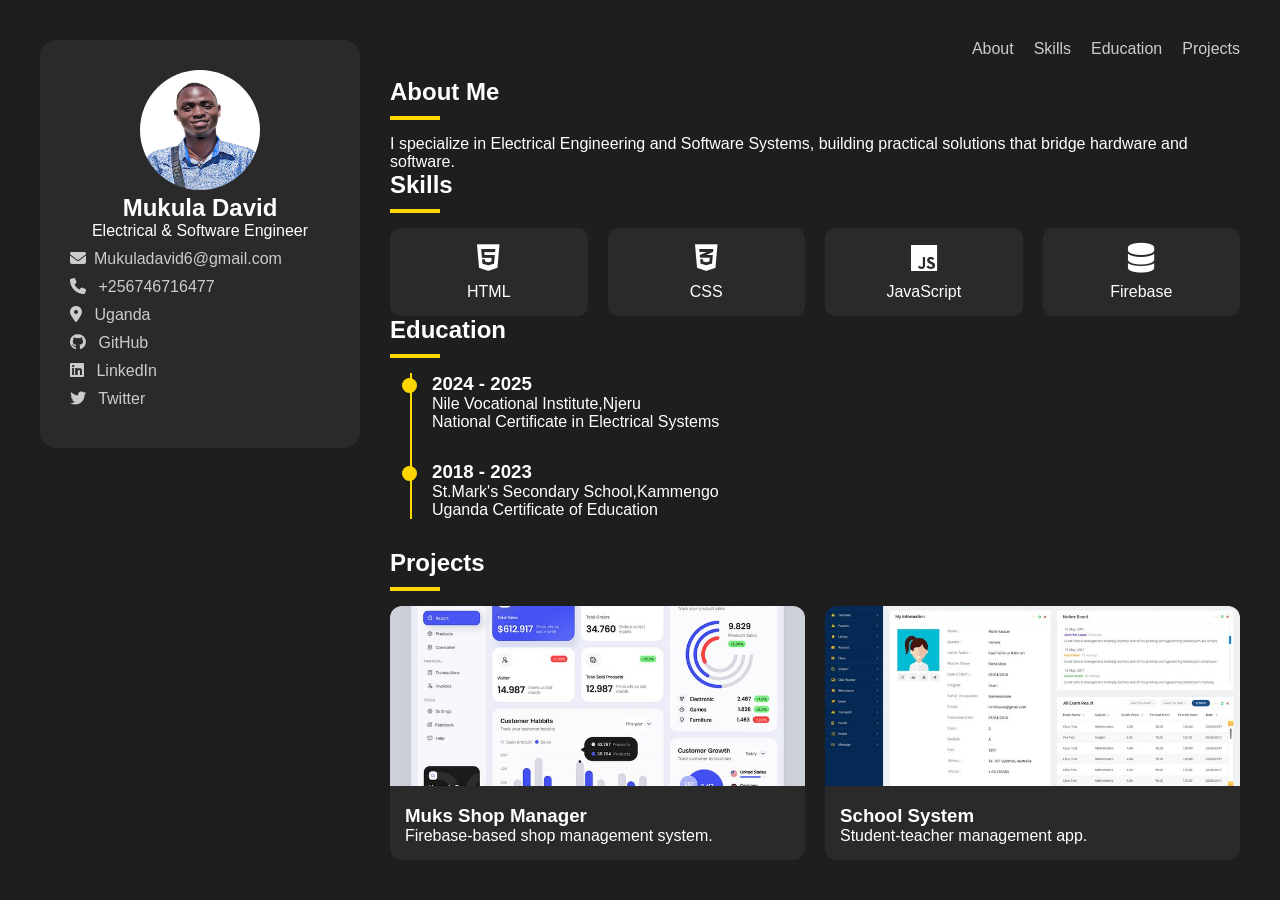
==== index.html @ 0f1cd313 "Update index.html" ====
<!-- index.html -->
<!DOCTYPE html>
<html lang="en">
<head>
  <meta charset="UTF-8" />
  <meta name="viewport" content="width=device-width, initial-scale=1.0" />
  <title>David Portfolio</title>

  <!-- Font Awesome -->
  <link rel="stylesheet" href="https://cdnjs.cloudflare.com/ajax/libs/font-awesome/6.5.0/css/all.min.css">

  <link rel="stylesheet" href="style.css" />
</head>
<body>

  <div class="main-container">

    <aside class="sidebar">
      <div class="profile">
        <img src="muks.jpg" alt="profile">
        <h2>Mukula David</h2>
        <p>Electrical & Software Engineer</p>
      </div>

      <div class="contact">
        <a href="mailto:Mukuladavid6@gmail.com"><i class="fa-solid fa-envelope"></i>Mukuladavid6@gmail.com</a>
        <a href="tel:+256746716477"><i class="fa-solid fa-phone"></i> +256746716477</a>
        <a href="#"><i class="fa-solid fa-location-dot"></i> Uganda</a>
      </div>

      <div class="social">
        <a href="https://github.com/MuksGeneration"><i class="fa-brands fa-github"></i> GitHub</a>
        <a href="https://www.linkedin.com/in/mukula-david-381387304?utm_source=share_via&utm_content=profile&utm_medium=member_android"><i class="fa-brands fa-linkedin"></i> LinkedIn</a>
        <a href="https://x.com/GenerationMuks"><i class="fa-brands fa-twitter"></i> Twitter</a>
      </div>
    </aside>

    <main>
      <nav>
        <a href="#about">About</a>
        <a href="#skills">Skills</a>
        <a href="#education">Education</a>
        <a href="#projects">Projects</a>
      </nav>

      <section id="about" class="fade-in">
        <h2 class="heading">About Me</h2>
        <div class="line"></div>
        <p>I specialize in Electrical Engineering and Software Systems, building
          practical solutions that bridge hardware and software.</p>
      </section>

      <section id="skills" class="fade-in">
        <h2 class="heading">Skills</h2>
        <div class="line"></div>
        <div class="skills-container">
          <div class="skill-item"><i class="fa-brands fa-html5"></i><p>HTML</p></div>
          <div class="skill-item"><i class="fa-brands fa-css3-alt"></i><p>CSS</p></div>
          <div class="skill-item"><i class="fa-brands fa-js"></i><p>JavaScript</p></div>
          <div class="skill-item"><i class="fa-solid fa-database"></i><p>Firebase</p></div>
        </div>
      </section>

      <!-- Education Timeline -->
      <section id="education" class="fade-in">
        <h2 class="heading">Education</h2>
        <div class="line"></div>

        <div class="timeline">
          <div class="timeline-item">
            <div class="circle"></div>
            <div class="content">
              <h3>2024 - 2025</h3>
              <p>Nile Vocational Institute,Njeru</p>
              <span>National Certificate in Electrical Systems</span>
            </div>
          </div>

          <div class="timeline-item">
            <div class="circle"></div>
            <div class="content">
              <h3>2018 - 2023</h3>
              <p>St.Mark's Secondary School,Kammengo</p>
              <span>Uganda Certificate of Education</span>
            </div>
          </div>
        </div>
      </section>

      <section id="projects" class="fade-in">
        <h2 class="heading">Projects</h2>
        <div class="line"></div>
        <div class="project-container">

          <div class="project-card">
            <img src="shop.jpg" alt="">
            <div>
              <h3>Muks Shop Manager</h3>
              <p>Firebase-based shop management system.</p>
            </div>
          </div>

          <div class="project-card">
            <img src="School.jpg" alt="">
            <div>
              <h3>School System</h3>
              <p>Student-teacher management app.</p>
            </div>
          </div>

        </div>
      </section>

    </main>

  </div>

  <script>
    const elements = document.querySelectorAll('.fade-in');

    const observer = new IntersectionObserver(entries => {
      entries.forEach(entry => {
        if (entry.isIntersecting) {
          entry.target.classList.add('show');
        }
      });
    });

    elements.forEach(el => observer.observe(el));
  </script>

</body>
</html>
---- style.css ----
/* styles.css */
* { margin: 0; padding: 0; box-sizing: border-box; font-family: Arial, sans-serif; }
body { background: #1e1e1e; color: #fff; }

.main-container {
  display: grid;
  grid-template-columns: 320px auto;
  max-width: 1200px;
  margin: 40px auto;
  gap: 30px;
}

.sidebar {
  position: sticky;
  top: 20px;
  background: #2a2a2a;
  padding: 30px;
  border-radius: 16px;
  height: fit-content;
}

.profile { text-align: center; }
.profile img { width: 120px; height: 120px; border-radius: 50%; }

.contact a, .social a {
  display: block;
  color: #ccc;
  text-decoration: none;
  margin: 10px 0;
  transition: 0.3s;
}

.contact i, .social i { margin-right: 8px; }

.contact a:hover, .social a:hover { color: gold; }

nav {
  display: flex;
  justify-content: flex-end;
  gap: 20px;
  margin-bottom: 20px;
}

nav a { color: #ccc; text-decoration: none; transition: 0.3s; }
nav a:hover { color: gold; }

.heading { font-size: 24px; margin-bottom: 10px; }
.line { width: 50px; height: 4px; background: gold; margin-bottom: 15px; }

.skills-container {
  display: grid;
  grid-template-columns: repeat(auto-fit, minmax(120px, 1fr));
  gap: 20px;
}

.skill-item {
  background: #2a2a2a;
  padding: 15px;
  text-align: center;
  border-radius: 10px;
  transition: 0.3s;
}

.skill-item i { font-size: 30px; margin-bottom: 10px; }

.skill-item:hover {
  transform: scale(1.05);
  box-shadow: 0 0 10px rgba(255,215,0,0.3);
}

/* Timeline */
.timeline {
  position: relative;
  margin-left: 20px;
  border-left: 2px solid gold;
}

.timeline-item {
  position: relative;
  margin-bottom: 30px;
  padding-left: 20px;
}

.circle {
  position: absolute;
  left: -10px;
  top: 5px;
  width: 15px;
  height: 15px;
  background: gold;
  border-radius: 50%;
}

.project-container {
  display: grid;
  grid-template-columns: 1fr 1fr;
  gap: 20px;
}

.project-card {
  background: #2a2a2a;
  border-radius: 12px;
  overflow: hidden;
  transition: 0.3s;
}

.project-card img {
  width: 100%;
  height: 180px;
  object-fit: cover;
}

.project-card div { padding: 15px; }

.project-card:hover {
  transform: translateY(-5px);
  box-shadow: 0 5px 15px rgba(0,0,0,0.4);
}

/* Animations */
.fade-in {
  opacity: 0;
  transform: translateY(20px);
  transition: all 0.6s ease;
}

.fade-in.show {
  opacity: 1;
  transform: translateY(0);
}

@media (max-width: 900px) {
  .main-container { grid-template-columns: 1fr; }
  nav { justify-content: center; }
  .project-container { grid-template-columns: 1fr; }
}
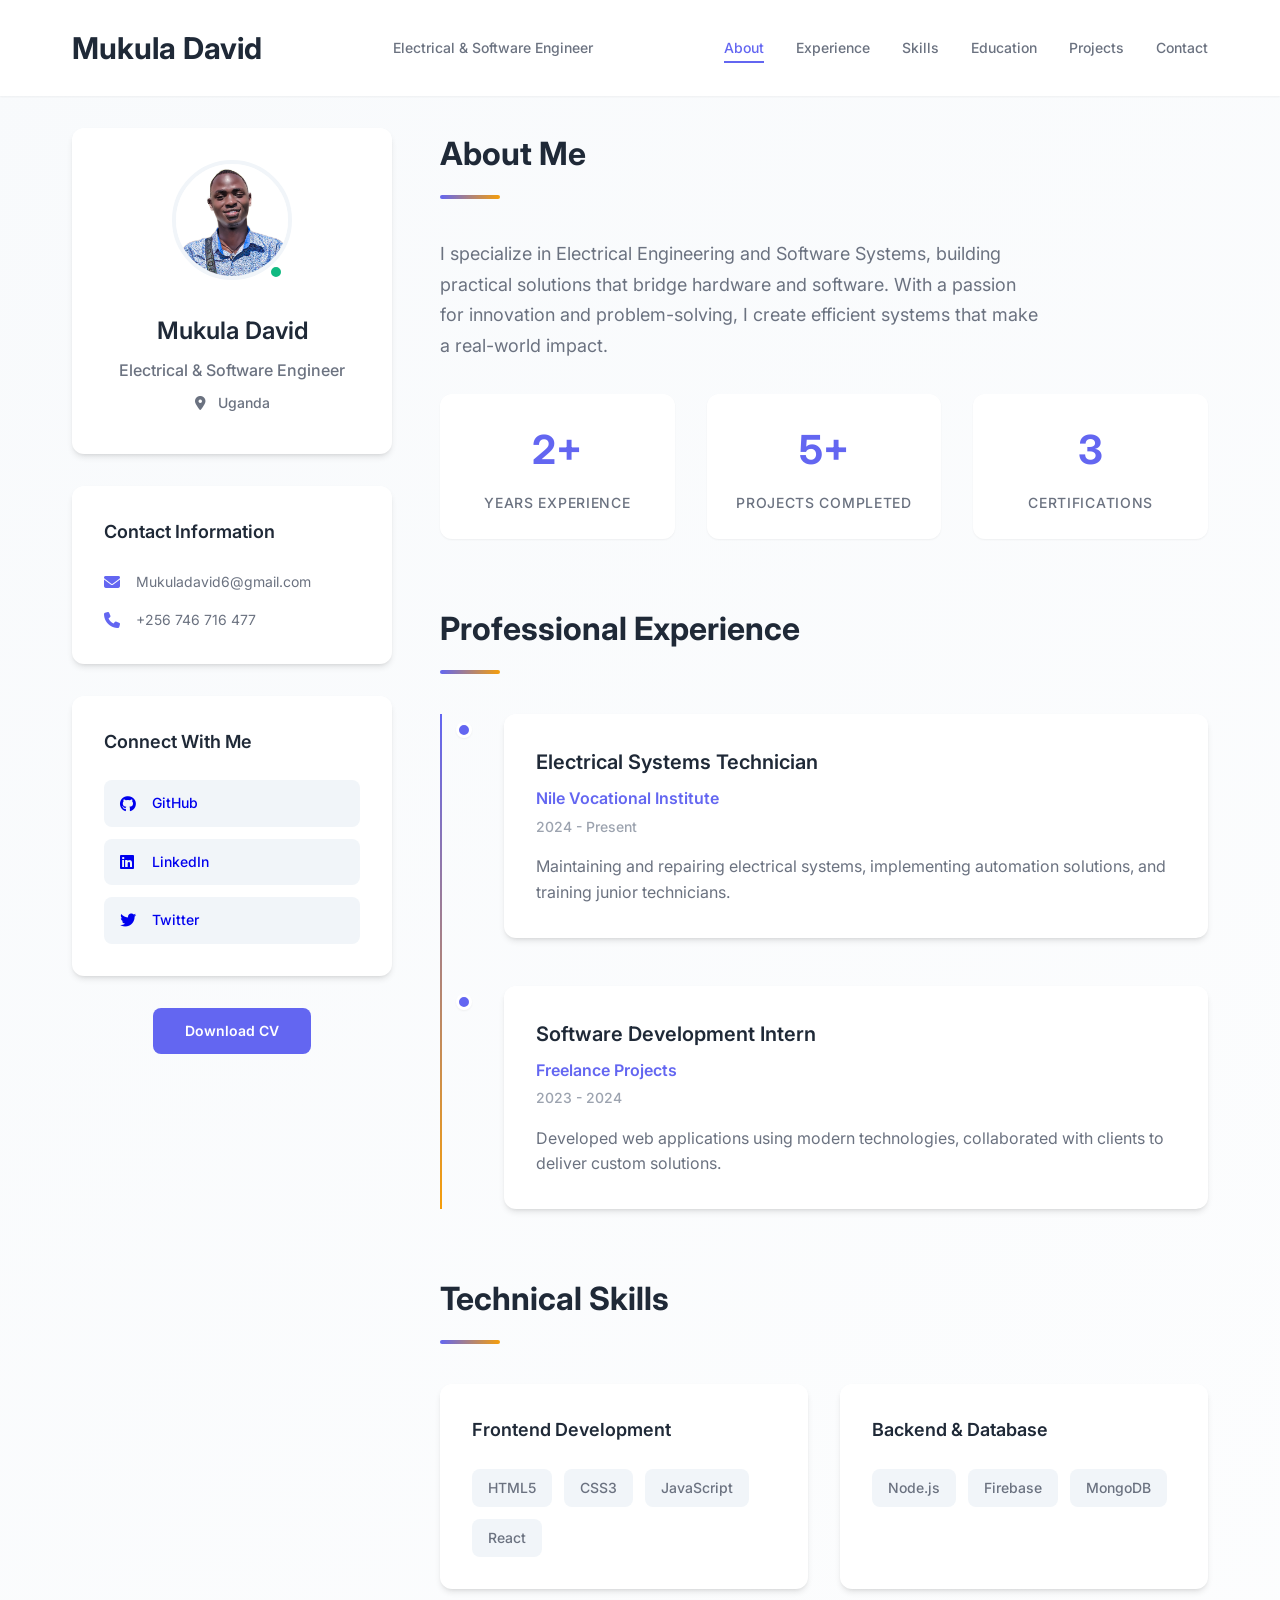
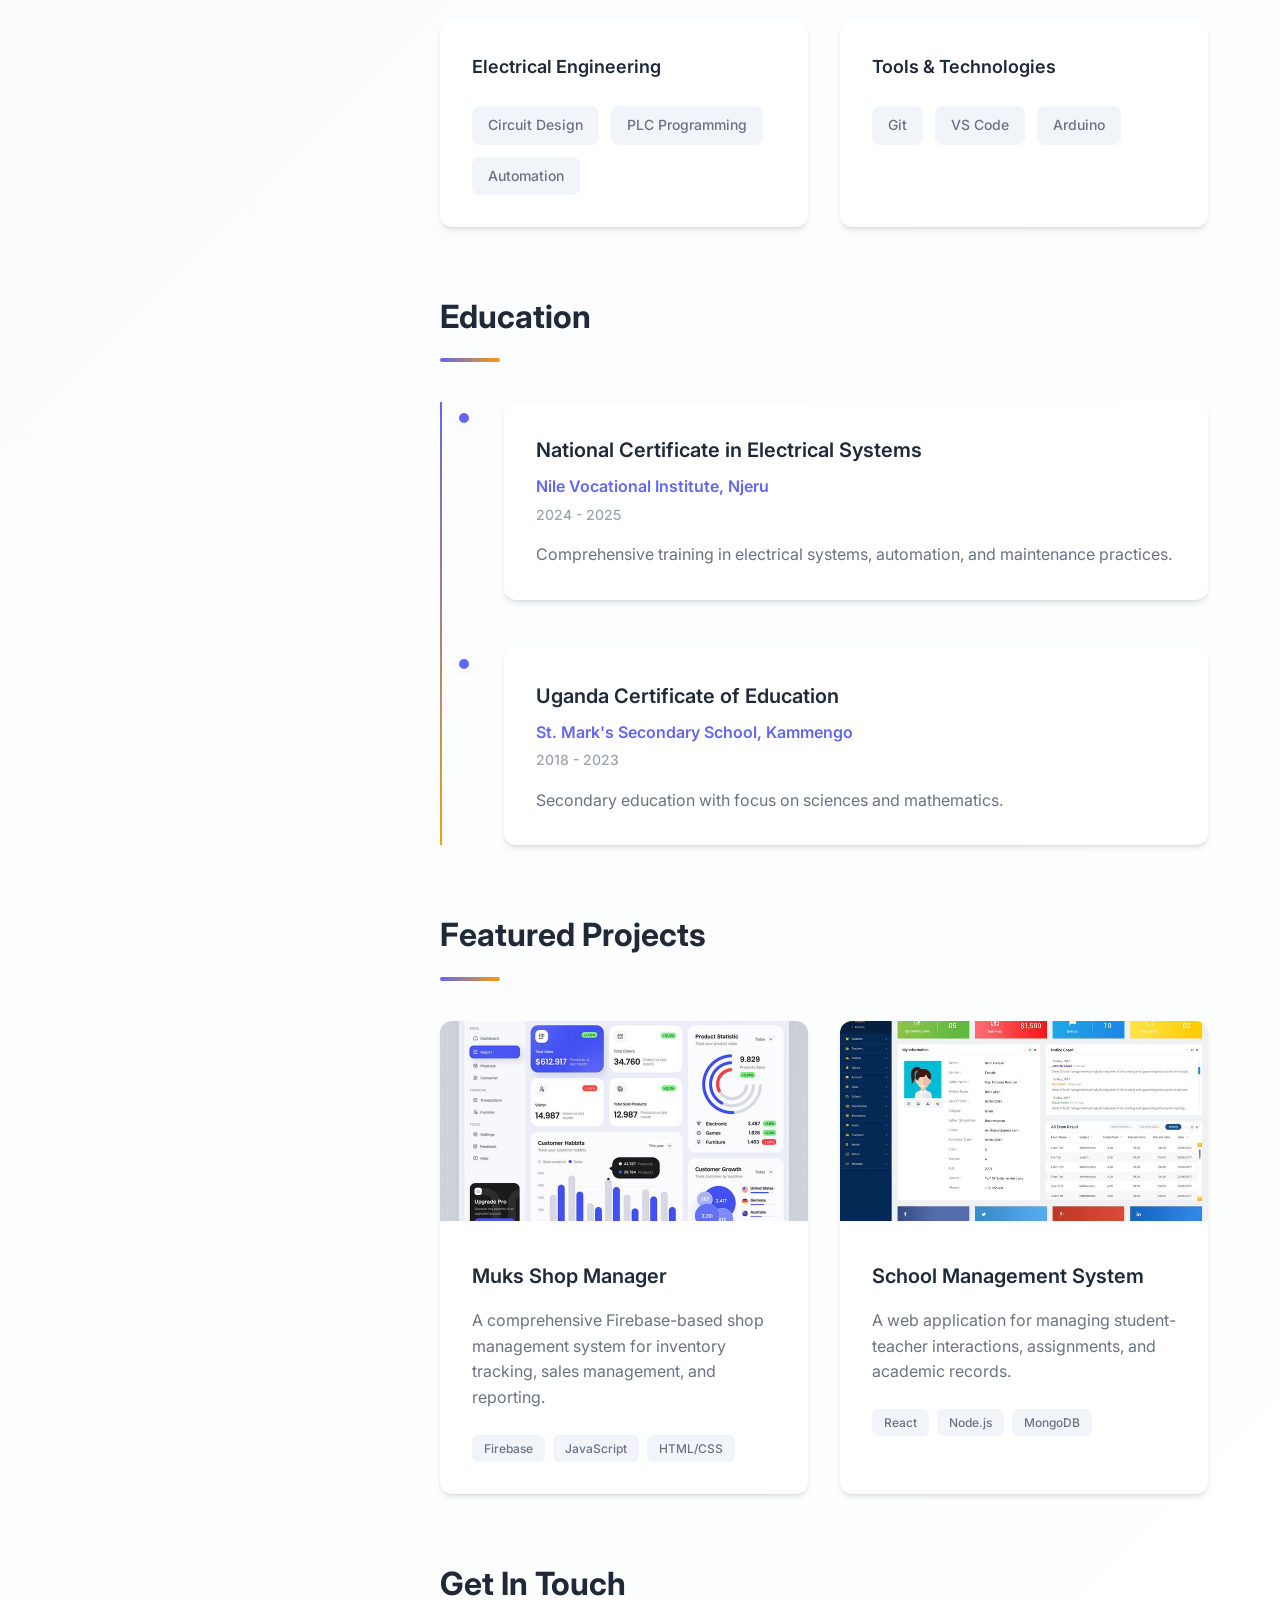
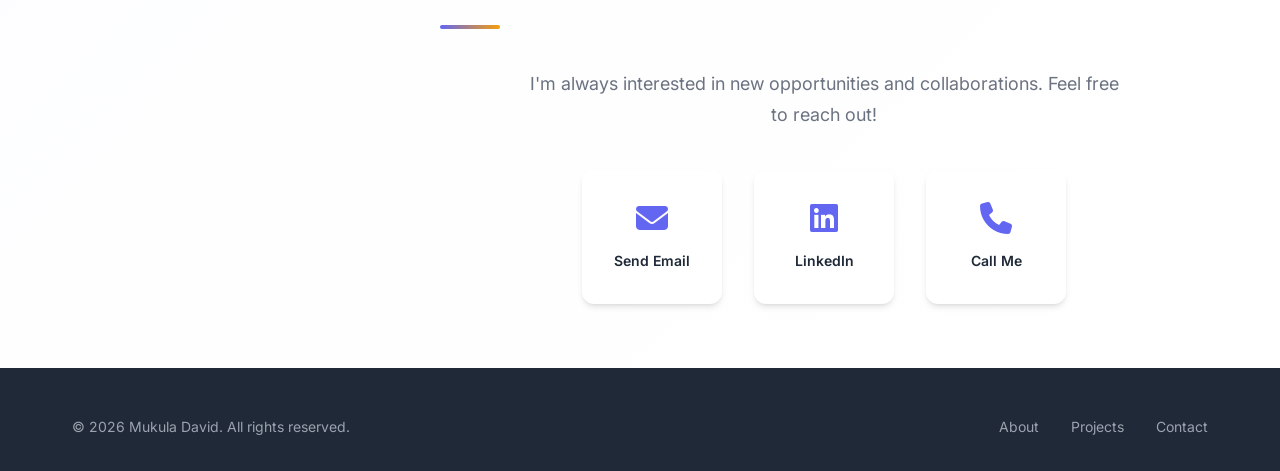
==== commit 393ce6b3: "Add files via upload" ====
--- a/index.html
+++ b/index.html
@@ -1,10 +1,15 @@
-<!-- index.html -->
 <!DOCTYPE html>
 <html lang="en">
 <head>
   <meta charset="UTF-8" />
   <meta name="viewport" content="width=device-width, initial-scale=1.0" />
-  <title>David Portfolio</title>
+  <title>Mukula David portfolio</title>
+  <meta name="description" content="Portfolio of Mukula David, Electrical & Software Engineer specializing in hardware-software integration solutions.">
+
+  <!-- Google Fonts -->
+  <link rel="preconnect" href="https://fonts.googleapis.com">
+  <link rel="preconnect" href="https://fonts.gstatic.com" crossorigin>
+  <link href="https://fonts.googleapis.com/css2?family=Inter:wght@300;400;500;600;700&display=swap" rel="stylesheet">
 
   <!-- Font Awesome -->
   <link rel="stylesheet" href="https://cdnjs.cloudflare.com/ajax/libs/font-awesome/6.5.0/css/all.min.css">
@@ -13,120 +18,328 @@
 </head>
 <body>
 
-  <div class="main-container">
-
-    <aside class="sidebar">
-      <div class="profile">
-        <img src="muks.jpg" alt="profile">
-        <h2>Mukula David</h2>
-        <p>Electrical & Software Engineer</p>
-      </div>
-
-      <div class="contact">
-        <a href="mailto:Mukuladavid6@gmail.com"><i class="fa-solid fa-envelope"></i>Mukuladavid6@gmail.com</a>
-        <a href="tel:+256746716477"><i class="fa-solid fa-phone"></i> +256746716477</a>
-        <a href="#"><i class="fa-solid fa-location-dot"></i> Uganda</a>
-      </div>
-
-      <div class="social">
-        <a href="https://github.com/MuksGeneration"><i class="fa-brands fa-github"></i> GitHub</a>
-        <a href="https://www.linkedin.com/in/mukula-david-381387304?utm_source=share_via&utm_content=profile&utm_medium=member_android"><i class="fa-brands fa-linkedin"></i> LinkedIn</a>
-        <a href="https://x.com/GenerationMuks"><i class="fa-brands fa-twitter"></i> Twitter</a>
-      </div>
-    </aside>
-
-    <main>
-      <nav>
+  <header class="header">
+    <div class="container">
+      <h1>Mukula David</h1>
+      <p class="subtitle">Electrical & Software Engineer</p>
+      <nav class="main-nav">
         <a href="#about">About</a>
+        <a href="#experience">Experience</a>
         <a href="#skills">Skills</a>
         <a href="#education">Education</a>
         <a href="#projects">Projects</a>
+        <a href="#contact">Contact</a>
       </nav>
-
-      <section id="about" class="fade-in">
-        <h2 class="heading">About Me</h2>
-        <div class="line"></div>
-        <p>I specialize in Electrical Engineering and Software Systems, building
-          practical solutions that bridge hardware and software.</p>
-      </section>
-
-      <section id="skills" class="fade-in">
-        <h2 class="heading">Skills</h2>
-        <div class="line"></div>
-        <div class="skills-container">
-          <div class="skill-item"><i class="fa-brands fa-html5"></i><p>HTML</p></div>
-          <div class="skill-item"><i class="fa-brands fa-css3-alt"></i><p>CSS</p></div>
-          <div class="skill-item"><i class="fa-brands fa-js"></i><p>JavaScript</p></div>
-          <div class="skill-item"><i class="fa-solid fa-database"></i><p>Firebase</p></div>
-        </div>
-      </section>
-
-      <!-- Education Timeline -->
-      <section id="education" class="fade-in">
-        <h2 class="heading">Education</h2>
-        <div class="line"></div>
-
-        <div class="timeline">
+    </div>
+  </header>
+
+  <div class="main-container">
+
+    <aside class="sidebar">
+      <div class="profile">
+        <div class="profile-image">
+          <img src="muks.jpg" alt="Mukula David">
+          <div class="status-indicator"></div>
+        </div>
+        <h2>Mukula David</h2>
+        <p>Electrical & Software Engineer</p>
+        <p class="location"><i class="fa-solid fa-location-dot"></i> Uganda</p>
+      </div>
+
+      <div class="contact-info">
+        <h3>Contact Information</h3>
+        <div class="contact-item">
+          <i class="fa-solid fa-envelope"></i>
+          <a href="mailto:Mukuladavid6@gmail.com">Mukuladavid6@gmail.com</a>
+        </div>
+        <div class="contact-item">
+          <i class="fa-solid fa-phone"></i>
+          <a href="tel:+256746716477">+256 746 716 477</a>
+        </div>
+      </div>
+
+      <div class="social-links">
+        <h3>Connect With Me</h3>
+        <a href="https://github.com/MuksGeneration" class="social-link">
+          <i class="fa-brands fa-github"></i>
+          <span>GitHub</span>
+        </a>
+        <a href="https://www.linkedin.com/in/mukula-david-381387304" class="social-link">
+          <i class="fa-brands fa-linkedin"></i>
+          <span>LinkedIn</span>
+        </a>
+        <a href="https://x.com/GenerationMuks" class="social-link">
+          <i class="fa-brands fa-twitter"></i>
+          <span>Twitter</span>
+        </a>
+      </div>
+
+      <div class="download-cv">
+        <a href="#" class="btn btn-primary">Download CV</a>
+      </div>
+    </aside>
+
+    <main>
+      <section id="about" class="section fade-in">
+        <div class="section-header">
+          <h2>About Me</h2>
+          <div class="section-divider"></div>
+        </div>
+        <div class="about-content">
+          <p>I specialize in Electrical Engineering and Software Systems, building practical solutions that bridge hardware and software. With a passion for innovation and problem-solving, I create efficient systems that make a real-world impact.</p>
+          <div class="stats">
+            <div class="stat">
+              <span class="stat-number">2+</span>
+              <span class="stat-label">Years Experience</span>
+            </div>
+            <div class="stat">
+              <span class="stat-number">5+</span>
+              <span class="stat-label">Projects Completed</span>
+            </div>
+            <div class="stat">
+              <span class="stat-number">3</span>
+              <span class="stat-label">Certifications</span>
+            </div>
+          </div>
+        </div>
+      </section>
+
+      <section id="experience" class="section fade-in">
+        <div class="section-header">
+          <h2>Professional Experience</h2>
+          <div class="section-divider"></div>
+        </div>
+        <div class="experience-timeline">
           <div class="timeline-item">
-            <div class="circle"></div>
-            <div class="content">
-              <h3>2024 - 2025</h3>
-              <p>Nile Vocational Institute,Njeru</p>
-              <span>National Certificate in Electrical Systems</span>
-            </div>
-          </div>
-
+            <div class="timeline-marker"></div>
+            <div class="timeline-content">
+              <h3>Electrical Systems Technician</h3>
+              <span class="company">Nile Vocational Institute</span>
+              <span class="period">2024 - Present</span>
+              <p>Maintaining and repairing electrical systems, implementing automation solutions, and training junior technicians.</p>
+            </div>
+          </div>
           <div class="timeline-item">
-            <div class="circle"></div>
-            <div class="content">
-              <h3>2018 - 2023</h3>
-              <p>St.Mark's Secondary School,Kammengo</p>
-              <span>Uganda Certificate of Education</span>
-            </div>
-          </div>
-        </div>
-      </section>
-
-      <section id="projects" class="fade-in">
-        <h2 class="heading">Projects</h2>
-        <div class="line"></div>
-        <div class="project-container">
-
+            <div class="timeline-marker"></div>
+            <div class="timeline-content">
+              <h3>Software Development Intern</h3>
+              <span class="company">Freelance Projects</span>
+              <span class="period">2023 - 2024</span>
+              <p>Developed web applications using modern technologies, collaborated with clients to deliver custom solutions.</p>
+            </div>
+          </div>
+        </div>
+      </section>
+
+      <section id="skills" class="section fade-in">
+        <div class="section-header">
+          <h2>Technical Skills</h2>
+          <div class="section-divider"></div>
+        </div>
+        <div class="skills-grid">
+          <div class="skill-category">
+            <h3>Frontend Development</h3>
+            <div class="skill-tags">
+              <span class="skill-tag">HTML5</span>
+              <span class="skill-tag">CSS3</span>
+              <span class="skill-tag">JavaScript</span>
+              <span class="skill-tag">React</span>
+            </div>
+          </div>
+          <div class="skill-category">
+            <h3>Backend & Database</h3>
+            <div class="skill-tags">
+              <span class="skill-tag">Node.js</span>
+              <span class="skill-tag">Firebase</span>
+              <span class="skill-tag">MongoDB</span>
+            </div>
+          </div>
+          <div class="skill-category">
+            <h3>Electrical Engineering</h3>
+            <div class="skill-tags">
+              <span class="skill-tag">Circuit Design</span>
+              <span class="skill-tag">PLC Programming</span>
+              <span class="skill-tag">Automation</span>
+            </div>
+          </div>
+          <div class="skill-category">
+            <h3>Tools & Technologies</h3>
+            <div class="skill-tags">
+              <span class="skill-tag">Git</span>
+              <span class="skill-tag">VS Code</span>
+              <span class="skill-tag">Arduino</span>
+            </div>
+          </div>
+        </div>
+      </section>
+
+      <section id="education" class="section fade-in">
+        <div class="section-header">
+          <h2>Education</h2>
+          <div class="section-divider"></div>
+        </div>
+        <div class="education-timeline">
+          <div class="timeline-item">
+            <div class="timeline-marker"></div>
+            <div class="timeline-content">
+              <h3>National Certificate in Electrical Systems</h3>
+              <span class="institution">Nile Vocational Institute, Njeru</span>
+              <span class="period">2024 - 2025</span>
+              <p>Comprehensive training in electrical systems, automation, and maintenance practices.</p>
+            </div>
+          </div>
+          <div class="timeline-item">
+            <div class="timeline-marker"></div>
+            <div class="timeline-content">
+              <h3>Uganda Certificate of Education</h3>
+              <span class="institution">St. Mark's Secondary School, Kammengo</span>
+              <span class="period">2018 - 2023</span>
+              <p>Secondary education with focus on sciences and mathematics.</p>
+            </div>
+          </div>
+        </div>
+      </section>
+
+      <section id="projects" class="section fade-in">
+        <div class="section-header">
+          <h2>Featured Projects</h2>
+          <div class="section-divider"></div>
+        </div>
+        <div class="projects-grid">
           <div class="project-card">
-            <img src="shop.jpg" alt="">
-            <div>
+            <div class="project-image">
+              <img src="shop.jpg" alt="Muks Shop Manager">
+              <div class="project-overlay">
+                <div class="project-links">
+                  <a href="#" class="project-link"><i class="fa-solid fa-external-link-alt"></i></a>
+                  <a href="#" class="project-link"><i class="fa-brands fa-github"></i></a>
+                </div>
+              </div>
+            </div>
+            <div class="project-content">
               <h3>Muks Shop Manager</h3>
-              <p>Firebase-based shop management system.</p>
+              <p>A comprehensive Firebase-based shop management system for inventory tracking, sales management, and reporting.</p>
+              <div class="project-tech">
+                <span class="tech-tag">Firebase</span>
+                <span class="tech-tag">JavaScript</span>
+                <span class="tech-tag">HTML/CSS</span>
+              </div>
             </div>
           </div>
 
           <div class="project-card">
-            <img src="School.jpg" alt="">
-            <div>
-              <h3>School System</h3>
-              <p>Student-teacher management app.</p>
-            </div>
-          </div>
-
-        </div>
-      </section>
-
+            <div class="project-image">
+              <img src="School.jpg" alt="School Management System">
+              <div class="project-overlay">
+                <div class="project-links">
+                  <a href="#" class="project-link"><i class="fa-solid fa-external-link-alt"></i></a>
+                  <a href="#" class="project-link"><i class="fa-brands fa-github"></i></a>
+                </div>
+              </div>
+            </div>
+            <div class="project-content">
+              <h3>School Management System</h3>
+              <p>A web application for managing student-teacher interactions, assignments, and academic records.</p>
+              <div class="project-tech">
+                <span class="tech-tag">React</span>
+                <span class="tech-tag">Node.js</span>
+                <span class="tech-tag">MongoDB</span>
+              </div>
+            </div>
+          </div>
+        </div>
+      </section>
+
+      <section id="contact" class="section fade-in">
+        <div class="section-header">
+          <h2>Get In Touch</h2>
+          <div class="section-divider"></div>
+        </div>
+        <div class="contact-content">
+          <p>I'm always interested in new opportunities and collaborations. Feel free to reach out!</p>
+          <div class="contact-methods">
+            <a href="mailto:Mukuladavid6@gmail.com" class="contact-method">
+              <i class="fa-solid fa-envelope"></i>
+              <span>Send Email</span>
+            </a>
+            <a href="https://www.linkedin.com/in/mukula-david-381387304" class="contact-method">
+              <i class="fa-brands fa-linkedin"></i>
+              <span>LinkedIn</span>
+            </a>
+            <a href="tel:+256746716477" class="contact-method">
+              <i class="fa-solid fa-phone"></i>
+              <span>Call Me</span>
+            </a>
+          </div>
+        </div>
+      </section>
     </main>
 
   </div>
 
+  <footer class="footer">
+    <div class="container">
+      <p>&copy; 2026 Mukula David. All rights reserved.</p>
+      <div class="footer-links">
+        <a href="#about">About</a>
+        <a href="#projects">Projects</a>
+        <a href="#contact">Contact</a>
+      </div>
+    </div>
+  </footer>
+
   <script>
-    const elements = document.querySelectorAll('.fade-in');
-
-    const observer = new IntersectionObserver(entries => {
+    // Smooth scrolling for navigation links
+    document.querySelectorAll('a[href^="#"]').forEach(anchor => {
+      anchor.addEventListener('click', function (e) {
+        e.preventDefault();
+        const target = document.querySelector(this.getAttribute('href'));
+        if (target) {
+          target.scrollIntoView({
+            behavior: 'smooth',
+            block: 'start'
+          });
+        }
+      });
+    });
+
+    // Intersection Observer for fade-in animations
+    const observerOptions = {
+      threshold: 0.1,
+      rootMargin: '0px 0px -50px 0px'
+    };
+
+    const observer = new IntersectionObserver((entries) => {
       entries.forEach(entry => {
         if (entry.isIntersecting) {
           entry.target.classList.add('show');
         }
       });
+    }, observerOptions);
+
+    document.querySelectorAll('.fade-in').forEach(el => observer.observe(el));
+
+    // Active navigation highlighting
+    const sections = document.querySelectorAll('section[id]');
+    const navLinks = document.querySelectorAll('.main-nav a');
+
+    window.addEventListener('scroll', () => {
+      let current = '';
+      sections.forEach(section => {
+        const sectionTop = section.offsetTop;
+        const sectionHeight = section.clientHeight;
+        if (pageYOffset >= sectionTop - sectionHeight / 3) {
+          current = section.getAttribute('id');
+        }
+      });
+
+      navLinks.forEach(link => {
+        link.classList.remove('active');
+        if (link.getAttribute('href').includes(current)) {
+          link.classList.add('active');
+        }
+      });
     });
-
-    elements.forEach(el => observer.observe(el));
   </script>
 
 </body>
--- a/style.css
+++ b/style.css
@@ -1,128 +1,695 @@
 
-/* styles.css */
-* { margin: 0; padding: 0; box-sizing: border-box; font-family: Arial, sans-serif; }
-body { background: #1e1e1e; color: #fff; }
-
+/* Modern Portfolio Styles */
+@import url('https://fonts.googleapis.com/css2?family=Inter:wght@300;400;500;600;700&display=swap');
+
+:root {
+  --primary-color: #6366f1;
+  --primary-dark: #4f46e5;
+  --secondary-color: #f59e0b;
+  --accent-color: #10b981;
+  --text-primary: #1f2937;
+  --text-secondary: #6b7280;
+  --text-light: #9ca3af;
+  --bg-primary: #ffffff;
+  --bg-secondary: #f8fafc;
+  --bg-tertiary: #f1f5f9;
+  --border-color: #e5e7eb;
+  --shadow-sm: 0 1px 2px 0 rgb(0 0 0 / 0.05);
+  --shadow-md: 0 4px 6px -1px rgb(0 0 0 / 0.1), 0 2px 4px -2px rgb(0 0 0 / 0.1);
+  --shadow-lg: 0 10px 15px -3px rgb(0 0 0 / 0.1), 0 4px 6px -4px rgb(0 0 0 / 0.1);
+  --shadow-xl: 0 20px 25px -5px rgb(0 0 0 / 0.1), 0 8px 10px -6px rgb(0 0 0 / 0.1);
+  --radius-sm: 0.375rem;
+  --radius-md: 0.5rem;
+  --radius-lg: 0.75rem;
+  --radius-xl: 1rem;
+  --transition: all 0.3s cubic-bezier(0.4, 0, 0.2, 1);
+}
+
+* {
+  margin: 0;
+  padding: 0;
+  box-sizing: border-box;
+}
+
+body {
+  font-family: 'Inter', -apple-system, BlinkMacSystemFont, 'Segoe UI', Roboto, sans-serif;
+  line-height: 1.6;
+  color: var(--text-primary);
+  background: linear-gradient(135deg, var(--bg-secondary) 0%, var(--bg-primary) 100%);
+  min-height: 100vh;
+}
+
+/* Header */
+.header {
+  background: var(--bg-primary);
+  box-shadow: var(--shadow-sm);
+  position: sticky;
+  top: 0;
+  z-index: 100;
+}
+
+.header .container {
+  max-width: 1200px;
+  margin: 0 auto;
+  padding: 1.5rem 2rem;
+  display: flex;
+  align-items: center;
+  justify-content: space-between;
+  flex-wrap: wrap;
+  gap: 1rem;
+}
+
+.header h1 {
+  font-size: 1.875rem;
+  font-weight: 700;
+  color: var(--text-primary);
+  margin: 0;
+}
+
+.header .subtitle {
+  font-size: 0.875rem;
+  color: var(--text-secondary);
+  font-weight: 500;
+}
+
+.main-nav {
+  display: flex;
+  gap: 2rem;
+  align-items: center;
+}
+
+.main-nav a {
+  color: var(--text-secondary);
+  text-decoration: none;
+  font-weight: 500;
+  font-size: 0.875rem;
+  transition: var(--transition);
+  position: relative;
+}
+
+.main-nav a:hover,
+.main-nav a.active {
+  color: var(--primary-color);
+}
+
+.main-nav a::after {
+  content: '';
+  position: absolute;
+  bottom: -0.25rem;
+  left: 0;
+  width: 0;
+  height: 2px;
+  background: var(--primary-color);
+  transition: var(--transition);
+}
+
+.main-nav a:hover::after,
+.main-nav a.active::after {
+  width: 100%;
+}
+
+/* Main Container */
 .main-container {
   display: grid;
-  grid-template-columns: 320px auto;
+  grid-template-columns: 320px 1fr;
   max-width: 1200px;
-  margin: 40px auto;
-  gap: 30px;
-}
-
+  margin: 2rem auto;
+  gap: 3rem;
+  padding: 0 2rem;
+}
+
+/* Sidebar */
 .sidebar {
   position: sticky;
-  top: 20px;
-  background: #2a2a2a;
-  padding: 30px;
-  border-radius: 16px;
+  top: 6rem;
   height: fit-content;
 }
 
-.profile { text-align: center; }
-.profile img { width: 120px; height: 120px; border-radius: 50%; }
-
-.contact a, .social a {
+.profile {
+  background: var(--bg-primary);
+  padding: 2rem;
+  border-radius: var(--radius-lg);
+  box-shadow: var(--shadow-md);
+  text-align: center;
+  margin-bottom: 2rem;
+}
+
+.profile-image {
+  position: relative;
+  display: inline-block;
+  margin-bottom: 1.5rem;
+}
+
+.profile img {
+  width: 120px;
+  height: 120px;
+  border-radius: 50%;
+  object-fit: cover;
+  border: 4px solid var(--bg-tertiary);
+  transition: var(--transition);
+}
+
+.profile img:hover {
+  transform: scale(1.05);
+}
+
+.status-indicator {
+  position: absolute;
+  bottom: 8px;
+  right: 8px;
+  width: 16px;
+  height: 16px;
+  background: var(--accent-color);
+  border: 3px solid var(--bg-primary);
+  border-radius: 50%;
+}
+
+.profile h2 {
+  font-size: 1.5rem;
+  font-weight: 600;
+  margin-bottom: 0.5rem;
+  color: var(--text-primary);
+}
+
+.profile p {
+  color: var(--text-secondary);
+  font-weight: 500;
+  margin-bottom: 0.5rem;
+}
+
+.location {
+  color: var(--text-light);
+  font-size: 0.875rem;
+}
+
+.location i {
+  margin-right: 0.5rem;
+}
+
+.contact-info,
+.social-links {
+  background: var(--bg-primary);
+  padding: 2rem;
+  border-radius: var(--radius-lg);
+  box-shadow: var(--shadow-md);
+  margin-bottom: 2rem;
+}
+
+.contact-info h3,
+.social-links h3 {
+  font-size: 1.125rem;
+  font-weight: 600;
+  margin-bottom: 1.5rem;
+  color: var(--text-primary);
+}
+
+.contact-item {
+  display: flex;
+  align-items: center;
+  margin-bottom: 1rem;
+}
+
+.contact-item:last-child {
+  margin-bottom: 0;
+}
+
+.contact-item i {
+  width: 20px;
+  color: var(--primary-color);
+  margin-right: 0.75rem;
+  font-size: 1rem;
+}
+
+.contact-item a {
+  color: var(--text-secondary);
+  text-decoration: none;
+  font-size: 0.875rem;
+  transition: var(--transition);
+}
+
+.contact-item a:hover {
+  color: var(--primary-color);
+}
+
+.social-link {
+  display: flex;
+  align-items: center;
+  padding: 0.75rem 1rem;
+  background: var(--bg-tertiary);
+  border-radius: var(--radius-md);
+  text-decoration: none;
+  margin-bottom: 0.75rem;
+  transition: var(--transition);
+}
+
+.social-link:last-child {
+  margin-bottom: 0;
+}
+
+.social-link:hover {
+  background: var(--primary-color);
+  color: white;
+  transform: translateY(-2px);
+}
+
+.social-link i {
+  width: 20px;
+  margin-right: 0.75rem;
+  font-size: 1rem;
+}
+
+.social-link span {
+  font-weight: 500;
+  font-size: 0.875rem;
+}
+
+.download-cv {
+  text-align: center;
+}
+
+.btn {
+  display: inline-block;
+  padding: 0.75rem 2rem;
+  border-radius: var(--radius-md);
+  text-decoration: none;
+  font-weight: 600;
+  font-size: 0.875rem;
+  transition: var(--transition);
+  cursor: pointer;
+  border: none;
+}
+
+.btn-primary {
+  background: var(--primary-color);
+  color: white;
+}
+
+.btn-primary:hover {
+  background: var(--primary-dark);
+  transform: translateY(-2px);
+  box-shadow: var(--shadow-lg);
+}
+
+/* Main Content */
+main {
+  min-height: 100vh;
+}
+
+.section {
+  margin-bottom: 4rem;
+}
+
+.section:last-child {
+  margin-bottom: 0;
+}
+
+.section-header {
+  margin-bottom: 2.5rem;
+}
+
+.section-header h2 {
+  font-size: 2rem;
+  font-weight: 700;
+  color: var(--text-primary);
+  margin-bottom: 1rem;
+}
+
+.section-divider {
+  width: 60px;
+  height: 4px;
+  background: linear-gradient(90deg, var(--primary-color), var(--secondary-color));
+  border-radius: 2px;
+}
+
+/* About Section */
+.about-content p {
+  font-size: 1.125rem;
+  line-height: 1.7;
+  color: var(--text-secondary);
+  margin-bottom: 2rem;
+  max-width: 600px;
+}
+
+.stats {
+  display: grid;
+  grid-template-columns: repeat(auto-fit, minmax(150px, 1fr));
+  gap: 2rem;
+}
+
+.stat {
+  text-align: center;
+  padding: 1.5rem;
+  background: var(--bg-primary);
+  border-radius: var(--radius-lg);
+  box-shadow: var(--shadow-sm);
+}
+
+.stat-number {
   display: block;
-  color: #ccc;
-  text-decoration: none;
-  margin: 10px 0;
-  transition: 0.3s;
-}
-
-.contact i, .social i { margin-right: 8px; }
-
-.contact a:hover, .social a:hover { color: gold; }
-
-nav {
-  display: flex;
-  justify-content: flex-end;
-  gap: 20px;
-  margin-bottom: 20px;
-}
-
-nav a { color: #ccc; text-decoration: none; transition: 0.3s; }
-nav a:hover { color: gold; }
-
-.heading { font-size: 24px; margin-bottom: 10px; }
-.line { width: 50px; height: 4px; background: gold; margin-bottom: 15px; }
-
-.skills-container {
-  display: grid;
-  grid-template-columns: repeat(auto-fit, minmax(120px, 1fr));
-  gap: 20px;
-}
-
-.skill-item {
-  background: #2a2a2a;
-  padding: 15px;
-  text-align: center;
-  border-radius: 10px;
-  transition: 0.3s;
-}
-
-.skill-item i { font-size: 30px; margin-bottom: 10px; }
-
-.skill-item:hover {
-  transform: scale(1.05);
-  box-shadow: 0 0 10px rgba(255,215,0,0.3);
-}
-
-/* Timeline */
-.timeline {
+  font-size: 2.5rem;
+  font-weight: 700;
+  color: var(--primary-color);
+  margin-bottom: 0.5rem;
+}
+
+.stat-label {
+  font-size: 0.875rem;
+  color: var(--text-secondary);
+  font-weight: 500;
+  text-transform: uppercase;
+  letter-spacing: 0.05em;
+}
+
+/* Timeline Styles */
+.experience-timeline,
+.education-timeline {
   position: relative;
-  margin-left: 20px;
-  border-left: 2px solid gold;
+  padding-left: 2rem;
+}
+
+.experience-timeline::before,
+.education-timeline::before {
+  content: '';
+  position: absolute;
+  left: 0;
+  top: 0;
+  bottom: 0;
+  width: 2px;
+  background: linear-gradient(to bottom, var(--primary-color), var(--secondary-color));
 }
 
 .timeline-item {
   position: relative;
-  margin-bottom: 30px;
-  padding-left: 20px;
-}
-
-.circle {
+  margin-bottom: 3rem;
+  padding-left: 2rem;
+}
+
+.timeline-item:last-child {
+  margin-bottom: 0;
+}
+
+.timeline-marker {
   position: absolute;
-  left: -10px;
-  top: 5px;
-  width: 15px;
-  height: 15px;
-  background: gold;
+  left: -1rem;
+  top: 0.5rem;
+  width: 1rem;
+  height: 1rem;
+  background: var(--primary-color);
+  border: 3px solid var(--bg-primary);
   border-radius: 50%;
-}
-
-.project-container {
+  box-shadow: var(--shadow-sm);
+}
+
+.timeline-content {
+  background: var(--bg-primary);
+  padding: 2rem;
+  border-radius: var(--radius-lg);
+  box-shadow: var(--shadow-md);
+  transition: var(--transition);
+}
+
+.timeline-content:hover {
+  transform: translateX(8px);
+  box-shadow: var(--shadow-lg);
+}
+
+.timeline-content h3 {
+  font-size: 1.25rem;
+  font-weight: 600;
+  color: var(--text-primary);
+  margin-bottom: 0.5rem;
+}
+
+.company,
+.institution {
+  display: block;
+  color: var(--primary-color);
+  font-weight: 600;
+  margin-bottom: 0.25rem;
+}
+
+.period {
+  display: block;
+  font-size: 0.875rem;
+  color: var(--text-light);
+  margin-bottom: 1rem;
+  font-weight: 500;
+}
+
+.timeline-content p {
+  color: var(--text-secondary);
+  line-height: 1.6;
+}
+
+/* Skills Section */
+.skills-grid {
   display: grid;
-  grid-template-columns: 1fr 1fr;
-  gap: 20px;
+  grid-template-columns: repeat(auto-fit, minmax(280px, 1fr));
+  gap: 2rem;
+}
+
+.skill-category {
+  background: var(--bg-primary);
+  padding: 2rem;
+  border-radius: var(--radius-lg);
+  box-shadow: var(--shadow-md);
+}
+
+.skill-category h3 {
+  font-size: 1.125rem;
+  font-weight: 600;
+  color: var(--text-primary);
+  margin-bottom: 1.5rem;
+}
+
+.skill-tags {
+  display: flex;
+  flex-wrap: wrap;
+  gap: 0.75rem;
+}
+
+.skill-tag {
+  background: var(--bg-tertiary);
+  color: var(--text-secondary);
+  padding: 0.5rem 1rem;
+  border-radius: var(--radius-md);
+  font-size: 0.875rem;
+  font-weight: 500;
+  transition: var(--transition);
+}
+
+.skill-tag:hover {
+  background: var(--primary-color);
+  color: white;
+  transform: translateY(-2px);
+}
+
+/* Projects Section */
+.projects-grid {
+  display: grid;
+  grid-template-columns: repeat(auto-fit, minmax(350px, 1fr));
+  gap: 2rem;
 }
 
 .project-card {
-  background: #2a2a2a;
-  border-radius: 12px;
+  background: var(--bg-primary);
+  border-radius: var(--radius-lg);
+  box-shadow: var(--shadow-md);
   overflow: hidden;
-  transition: 0.3s;
-}
-
-.project-card img {
+  transition: var(--transition);
+}
+
+.project-card:hover {
+  transform: translateY(-8px);
+  box-shadow: var(--shadow-xl);
+}
+
+.project-image {
+  position: relative;
+  overflow: hidden;
+}
+
+.project-image img {
   width: 100%;
-  height: 180px;
+  height: 200px;
   object-fit: cover;
-}
-
-.project-card div { padding: 15px; }
-
-.project-card:hover {
-  transform: translateY(-5px);
-  box-shadow: 0 5px 15px rgba(0,0,0,0.4);
+  transition: var(--transition);
+}
+
+.project-card:hover .project-image img {
+  transform: scale(1.05);
+}
+
+.project-overlay {
+  position: absolute;
+  top: 0;
+  left: 0;
+  right: 0;
+  bottom: 0;
+  background: rgba(0, 0, 0, 0.7);
+  display: flex;
+  align-items: center;
+  justify-content: center;
+  opacity: 0;
+  transition: var(--transition);
+}
+
+.project-card:hover .project-overlay {
+  opacity: 1;
+}
+
+.project-links {
+  display: flex;
+  gap: 1rem;
+}
+
+.project-link {
+  width: 48px;
+  height: 48px;
+  background: var(--primary-color);
+  color: white;
+  border-radius: 50%;
+  display: flex;
+  align-items: center;
+  justify-content: center;
+  text-decoration: none;
+  transition: var(--transition);
+}
+
+.project-link:hover {
+  background: var(--primary-dark);
+  transform: scale(1.1);
+}
+
+.project-content {
+  padding: 2rem;
+}
+
+.project-content h3 {
+  font-size: 1.25rem;
+  font-weight: 600;
+  color: var(--text-primary);
+  margin-bottom: 1rem;
+}
+
+.project-content p {
+  color: var(--text-secondary);
+  line-height: 1.6;
+  margin-bottom: 1.5rem;
+}
+
+.project-tech {
+  display: flex;
+  flex-wrap: wrap;
+  gap: 0.5rem;
+}
+
+.tech-tag {
+  background: var(--bg-tertiary);
+  color: var(--text-secondary);
+  padding: 0.25rem 0.75rem;
+  border-radius: var(--radius-sm);
+  font-size: 0.75rem;
+  font-weight: 500;
+}
+
+/* Contact Section */
+.contact-content {
+  text-align: center;
+  max-width: 600px;
+  margin: 0 auto;
+}
+
+.contact-content p {
+  font-size: 1.125rem;
+  color: var(--text-secondary);
+  margin-bottom: 2.5rem;
+  line-height: 1.7;
+}
+
+.contact-methods {
+  display: flex;
+  justify-content: center;
+  gap: 2rem;
+  flex-wrap: wrap;
+}
+
+.contact-method {
+  display: flex;
+  flex-direction: column;
+  align-items: center;
+  padding: 2rem;
+  background: var(--bg-primary);
+  border-radius: var(--radius-lg);
+  box-shadow: var(--shadow-md);
+  text-decoration: none;
+  color: var(--text-primary);
+  transition: var(--transition);
+  min-width: 140px;
+}
+
+.contact-method:hover {
+  transform: translateY(-4px);
+  box-shadow: var(--shadow-lg);
+  color: var(--primary-color);
+}
+
+.contact-method i {
+  font-size: 2rem;
+  margin-bottom: 1rem;
+  color: var(--primary-color);
+}
+
+.contact-method span {
+  font-weight: 600;
+  font-size: 0.875rem;
+}
+
+/* Footer */
+.footer {
+  background: var(--text-primary);
+  color: white;
+  padding: 3rem 0 2rem;
+  margin-top: 4rem;
+}
+
+.footer .container {
+  max-width: 1200px;
+  margin: 0 auto;
+  padding: 0 2rem;
+  display: flex;
+  justify-content: space-between;
+  align-items: center;
+  flex-wrap: wrap;
+  gap: 1rem;
+}
+
+.footer p {
+  font-size: 0.875rem;
+  color: var(--text-light);
+}
+
+.footer-links {
+  display: flex;
+  gap: 2rem;
+}
+
+.footer-links a {
+  color: var(--text-light);
+  text-decoration: none;
+  font-size: 0.875rem;
+  transition: var(--transition);
+}
+
+.footer-links a:hover {
+  color: white;
 }
 
 /* Animations */
 .fade-in {
   opacity: 0;
-  transform: translateY(20px);
-  transition: all 0.6s ease;
+  transform: translateY(30px);
+  transition: all 0.6s cubic-bezier(0.4, 0, 0.2, 1);
 }
 
 .fade-in.show {
@@ -130,8 +697,101 @@
   transform: translateY(0);
 }
 
-@media (max-width: 900px) {
-  .main-container { grid-template-columns: 1fr; }
-  nav { justify-content: center; }
-  .project-container { grid-template-columns: 1fr; }
-}
+/* Responsive Design */
+@media (max-width: 1024px) {
+  .main-container {
+    grid-template-columns: 1fr;
+    gap: 2rem;
+  }
+
+  .sidebar {
+    position: static;
+    order: 2;
+  }
+
+  .main-nav {
+    gap: 1.5rem;
+  }
+}
+
+@media (max-width: 768px) {
+  .header .container {
+    padding: 1rem;
+    flex-direction: column;
+    text-align: center;
+  }
+
+  .main-nav {
+    gap: 1rem;
+    flex-wrap: wrap;
+    justify-content: center;
+  }
+
+  .main-container {
+    margin: 1rem auto;
+    padding: 0 1rem;
+  }
+
+  .section {
+    margin-bottom: 3rem;
+  }
+
+  .section-header h2 {
+    font-size: 1.5rem;
+  }
+
+  .stats {
+    grid-template-columns: 1fr;
+    gap: 1rem;
+  }
+
+  .skills-grid {
+    grid-template-columns: 1fr;
+  }
+
+  .projects-grid {
+    grid-template-columns: 1fr;
+  }
+
+  .contact-methods {
+    flex-direction: column;
+    align-items: center;
+  }
+
+  .footer .container {
+    flex-direction: column;
+    text-align: center;
+    gap: 1rem;
+  }
+
+  .footer-links {
+    gap: 1rem;
+  }
+}
+
+@media (max-width: 480px) {
+  .profile {
+    padding: 1.5rem;
+  }
+
+  .contact-info,
+  .social-links {
+    padding: 1.5rem;
+  }
+
+  .timeline-content {
+    padding: 1.5rem;
+  }
+
+  .skill-category {
+    padding: 1.5rem;
+  }
+
+  .project-content {
+    padding: 1.5rem;
+  }
+
+  .contact-method {
+    padding: 1.5rem;
+  }
+}
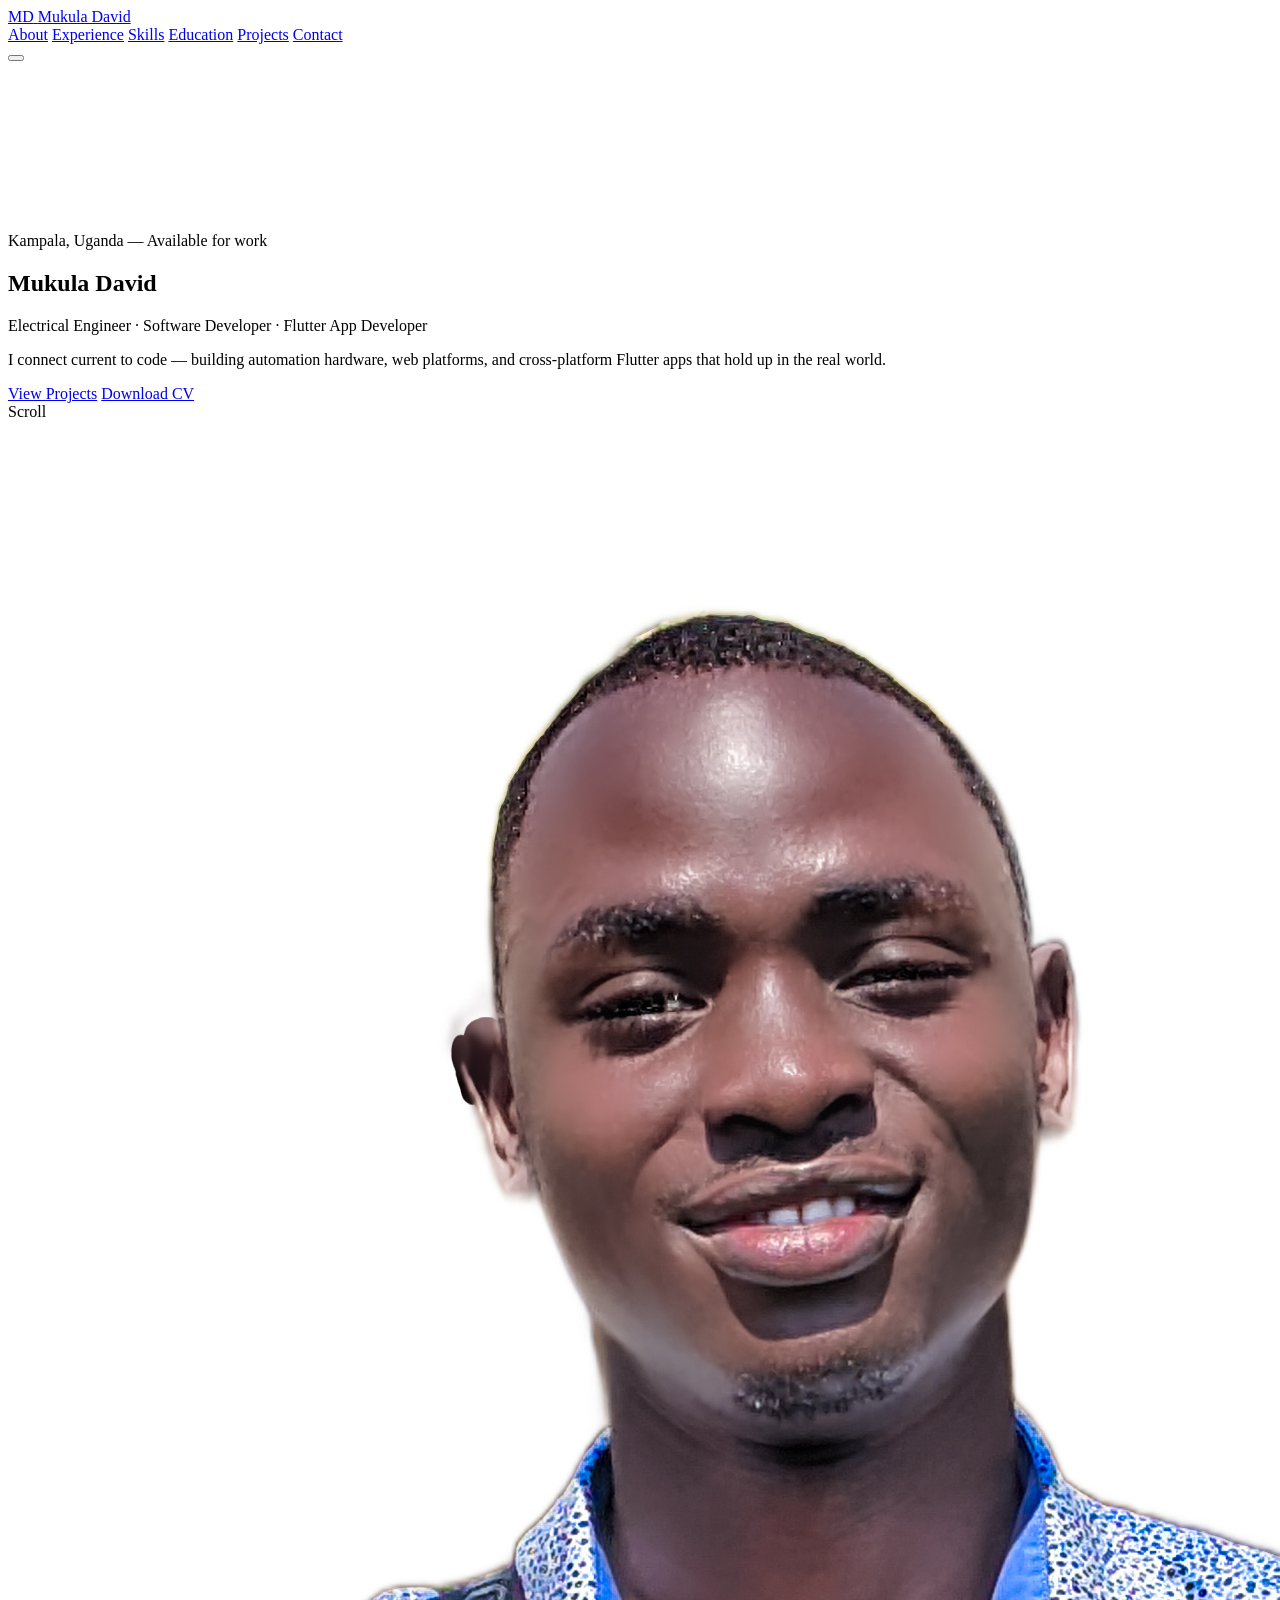
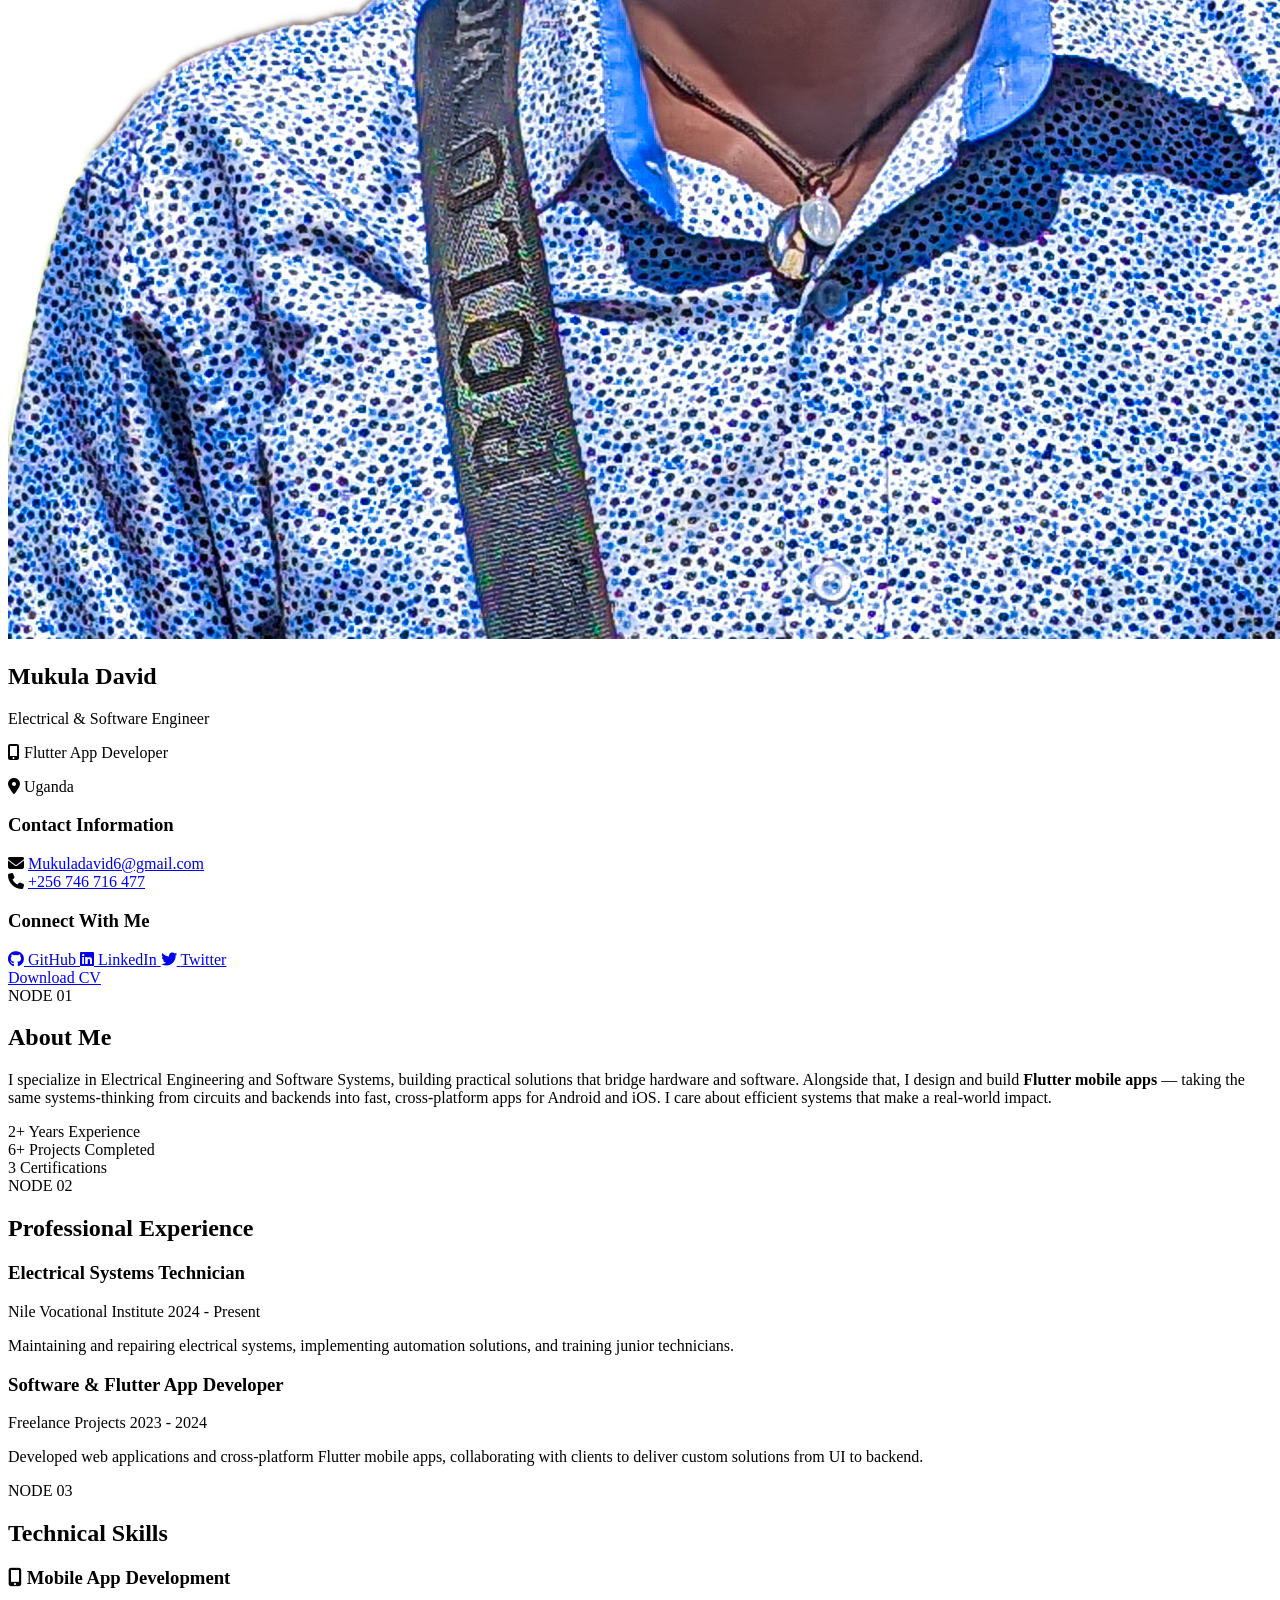
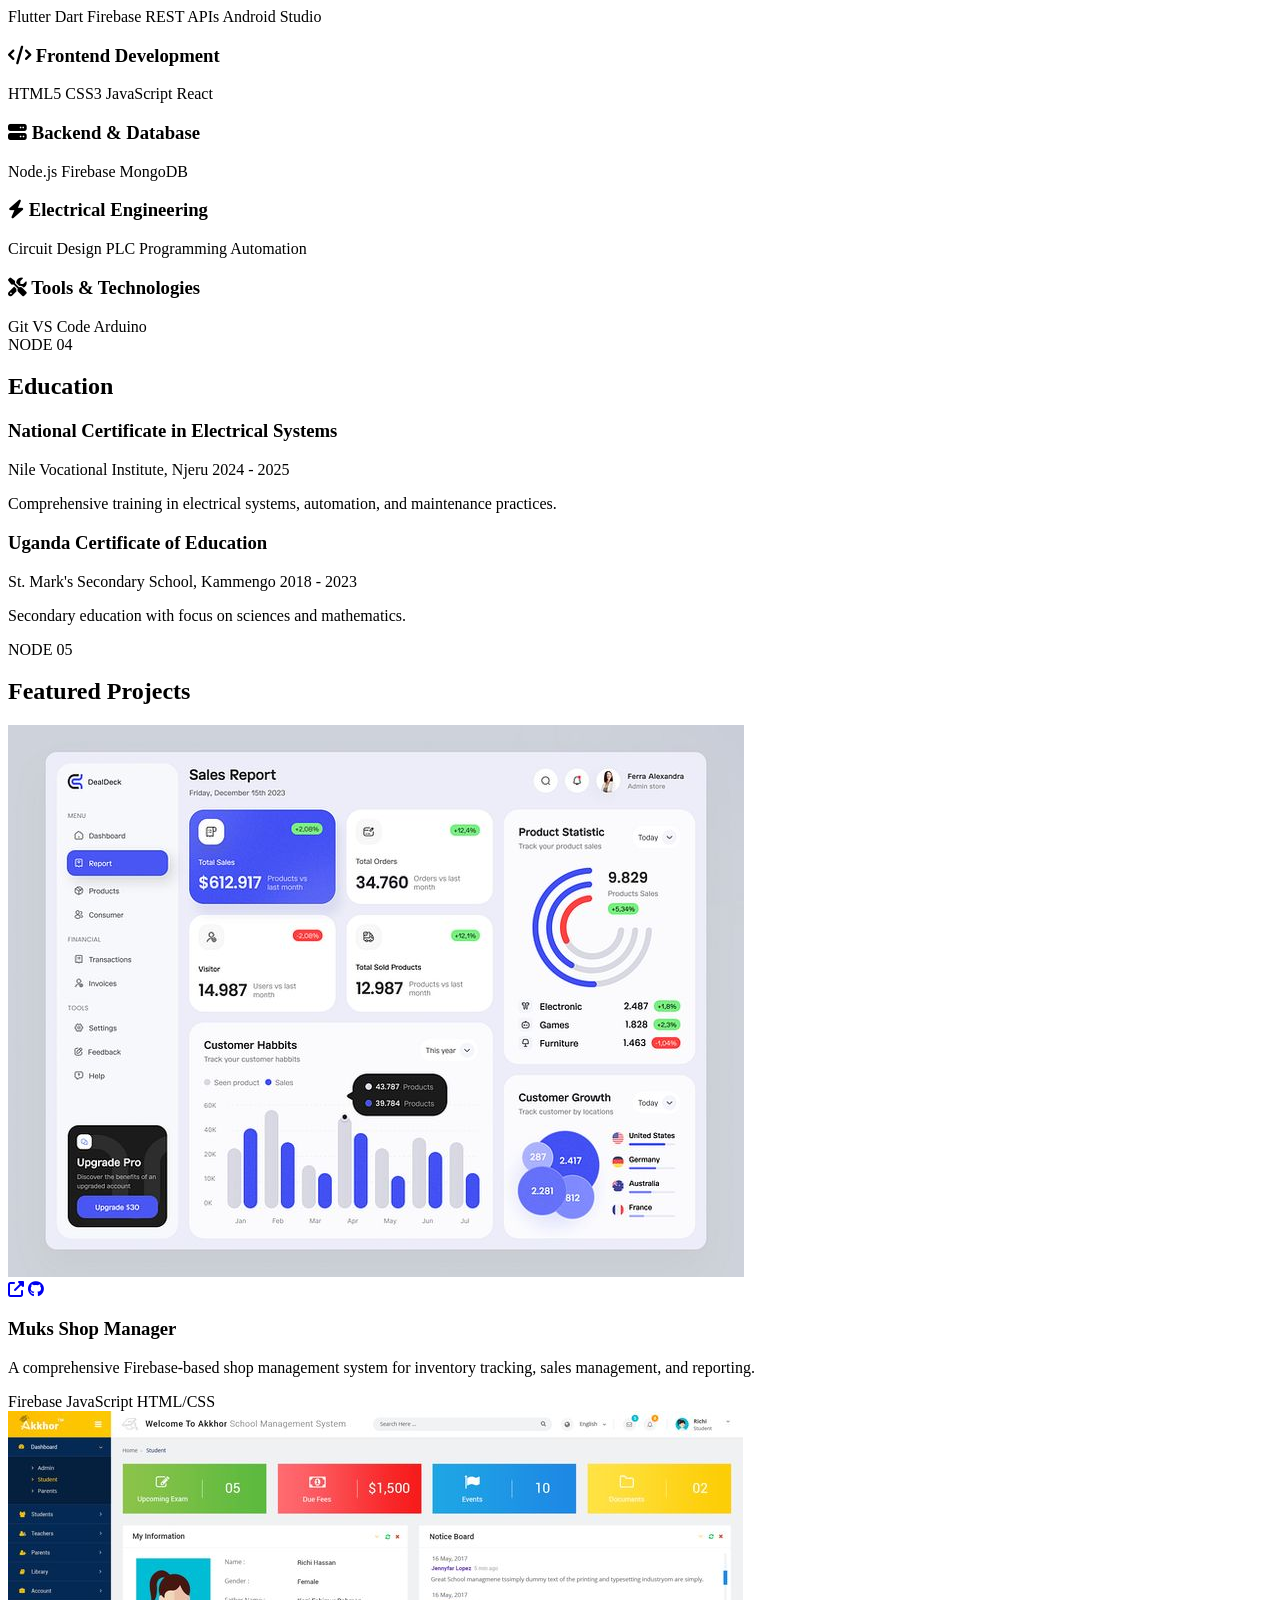
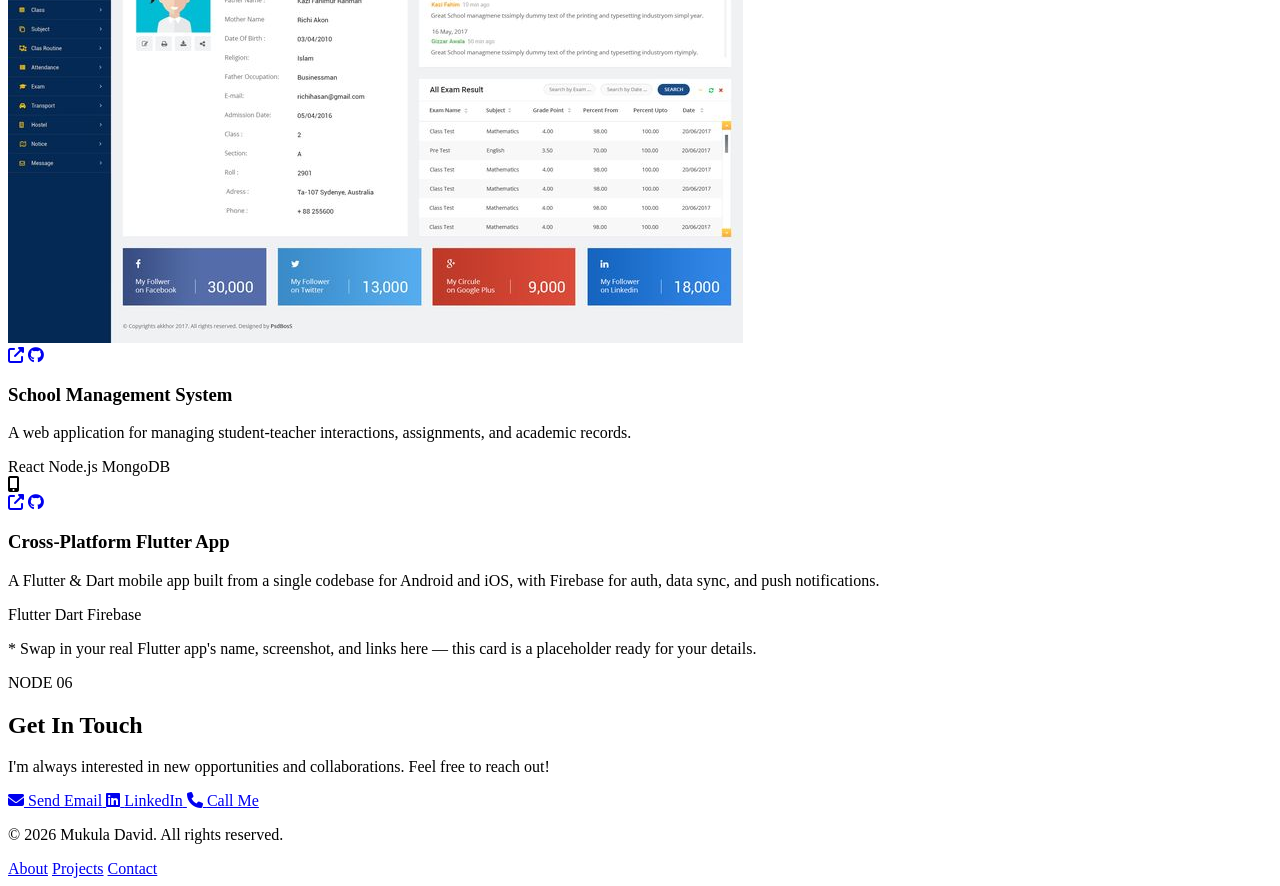
==== commit 1885c31d: "Add files via upload" ====
--- a/index.html
+++ b/index.html
@@ -3,13 +3,13 @@
 <head>
   <meta charset="UTF-8" />
   <meta name="viewport" content="width=device-width, initial-scale=1.0" />
-  <title>Mukula David portfolio</title>
-  <meta name="description" content="Portfolio of Mukula David, Electrical & Software Engineer specializing in hardware-software integration solutions.">
+  <title>Mukula David — Electrical & Software Engineer, Flutter Developer</title>
+  <meta name="description" content="Portfolio of Mukula David, Electrical & Software Engineer specializing in hardware-software integration and Flutter mobile app development.">
 
   <!-- Google Fonts -->
   <link rel="preconnect" href="https://fonts.googleapis.com">
   <link rel="preconnect" href="https://fonts.gstatic.com" crossorigin>
-  <link href="https://fonts.googleapis.com/css2?family=Inter:wght@300;400;500;600;700&display=swap" rel="stylesheet">
+  <link href="https://fonts.googleapis.com/css2?family=Space+Grotesk:wght@400;500;600;700&family=IBM+Plex+Sans:wght@300;400;500;600;700&family=IBM+Plex+Mono:wght@400;500;600&display=swap" rel="stylesheet">
 
   <!-- Font Awesome -->
   <link rel="stylesheet" href="https://cdnjs.cloudflare.com/ajax/libs/font-awesome/6.5.0/css/all.min.css">
@@ -18,31 +18,66 @@
 </head>
 <body>
 
-  <header class="header">
+  <div class="circuit-backdrop" aria-hidden="true"></div>
+
+  <header class="header" id="site-header">
     <div class="container">
-      <h1>Mukula David</h1>
-      <p class="subtitle">Electrical & Software Engineer</p>
+      <a href="#hero" class="brand">
+        <span class="brand-mark">MD</span>
+        <span class="brand-text">Mukula David</span>
+      </a>
       <nav class="main-nav">
-        <a href="#about">About</a>
-        <a href="#experience">Experience</a>
-        <a href="#skills">Skills</a>
-        <a href="#education">Education</a>
-        <a href="#projects">Projects</a>
-        <a href="#contact">Contact</a>
+        <a href="#about" data-node="N1">About</a>
+        <a href="#experience" data-node="N2">Experience</a>
+        <a href="#skills" data-node="N3">Skills</a>
+        <a href="#education" data-node="N4">Education</a>
+        <a href="#projects" data-node="N5">Projects</a>
+        <a href="#contact" data-node="N6">Contact</a>
       </nav>
+      <button class="nav-toggle" id="navToggle" aria-label="Toggle navigation" aria-expanded="false">
+        <span></span><span></span><span></span>
+      </button>
     </div>
   </header>
 
+  <section class="hero" id="hero">
+    <canvas id="circuitCanvas" class="hero-canvas"></canvas>
+    <div class="hero-scrim" aria-hidden="true"></div>
+    <div class="hero-content container">
+      <p class="hero-eyebrow"><span class="pulse-dot"></span>Kampala, Uganda — Available for work</p>
+      <h1 class="hero-title">
+        Mukula David
+      </h1>
+      <p class="hero-role">
+        <span class="role-item">Electrical Engineer</span>
+        <span class="role-sep">·</span>
+        <span class="role-item">Software Developer</span>
+        <span class="role-sep">·</span>
+        <span class="role-item">Flutter App Developer</span>
+      </p>
+      <p class="hero-desc">I connect current to code — building automation hardware, web platforms, and cross‑platform Flutter apps that hold up in the real world.</p>
+      <div class="hero-actions">
+        <a href="#projects" class="btn btn-primary">View Projects</a>
+        <a href="#" class="btn btn-ghost">Download CV</a>
+      </div>
+    </div>
+    <div class="scroll-cue" aria-hidden="true">
+      <span>Scroll</span>
+      <div class="scroll-line"><i></i></div>
+    </div>
+  </section>
+
   <div class="main-container">
 
     <aside class="sidebar">
-      <div class="profile">
+      <div class="profile tilt-card">
         <div class="profile-image">
           <img src="muks.jpg" alt="Mukula David">
           <div class="status-indicator"></div>
         </div>
         <h2>Mukula David</h2>
         <p>Electrical & Software Engineer</p>
+        <p class="role-tag"><i class="fa-solid fa-mobile-screen-button"></i> Flutter App Developer</p>
         <p class="location"><i class="fa-solid fa-location-dot"></i> Uganda</p>
       </div>
 
@@ -82,18 +117,19 @@
     <main>
       <section id="about" class="section fade-in">
         <div class="section-header">
+          <span class="node-tag">NODE 01</span>
           <h2>About Me</h2>
           <div class="section-divider"></div>
         </div>
         <div class="about-content">
-          <p>I specialize in Electrical Engineering and Software Systems, building practical solutions that bridge hardware and software. With a passion for innovation and problem-solving, I create efficient systems that make a real-world impact.</p>
+          <p>I specialize in Electrical Engineering and Software Systems, building practical solutions that bridge hardware and software. Alongside that, I design and build <strong>Flutter mobile apps</strong> — taking the same systems-thinking from circuits and backends into fast, cross-platform apps for Android and iOS. I care about efficient systems that make a real-world impact.</p>
           <div class="stats">
             <div class="stat">
               <span class="stat-number">2+</span>
               <span class="stat-label">Years Experience</span>
             </div>
             <div class="stat">
-              <span class="stat-number">5+</span>
+              <span class="stat-number">6+</span>
               <span class="stat-label">Projects Completed</span>
             </div>
             <div class="stat">
@@ -106,13 +142,14 @@
 
       <section id="experience" class="section fade-in">
         <div class="section-header">
+          <span class="node-tag">NODE 02</span>
           <h2>Professional Experience</h2>
           <div class="section-divider"></div>
         </div>
         <div class="experience-timeline">
           <div class="timeline-item">
             <div class="timeline-marker"></div>
-            <div class="timeline-content">
+            <div class="timeline-content tilt-card">
               <h3>Electrical Systems Technician</h3>
               <span class="company">Nile Vocational Institute</span>
               <span class="period">2024 - Present</span>
@@ -121,11 +158,11 @@
           </div>
           <div class="timeline-item">
             <div class="timeline-marker"></div>
-            <div class="timeline-content">
-              <h3>Software Development Intern</h3>
+            <div class="timeline-content tilt-card">
+              <h3>Software & Flutter App Developer</h3>
               <span class="company">Freelance Projects</span>
               <span class="period">2023 - 2024</span>
-              <p>Developed web applications using modern technologies, collaborated with clients to deliver custom solutions.</p>
+              <p>Developed web applications and cross-platform Flutter mobile apps, collaborating with clients to deliver custom solutions from UI to backend.</p>
             </div>
           </div>
         </div>
@@ -133,12 +170,23 @@
 
       <section id="skills" class="section fade-in">
         <div class="section-header">
+          <span class="node-tag">NODE 03</span>
           <h2>Technical Skills</h2>
           <div class="section-divider"></div>
         </div>
         <div class="skills-grid">
-          <div class="skill-category">
-            <h3>Frontend Development</h3>
+          <div class="skill-category tilt-card">
+            <h3><i class="fa-solid fa-mobile-screen-button"></i> Mobile App Development</h3>
+            <div class="skill-tags">
+              <span class="skill-tag">Flutter</span>
+              <span class="skill-tag">Dart</span>
+              <span class="skill-tag">Firebase</span>
+              <span class="skill-tag">REST APIs</span>
+              <span class="skill-tag">Android Studio</span>
+            </div>
+          </div>
+          <div class="skill-category tilt-card">
+            <h3><i class="fa-solid fa-code"></i> Frontend Development</h3>
             <div class="skill-tags">
               <span class="skill-tag">HTML5</span>
               <span class="skill-tag">CSS3</span>
@@ -146,24 +194,24 @@
               <span class="skill-tag">React</span>
             </div>
           </div>
-          <div class="skill-category">
-            <h3>Backend & Database</h3>
+          <div class="skill-category tilt-card">
+            <h3><i class="fa-solid fa-server"></i> Backend & Database</h3>
             <div class="skill-tags">
               <span class="skill-tag">Node.js</span>
               <span class="skill-tag">Firebase</span>
               <span class="skill-tag">MongoDB</span>
             </div>
           </div>
-          <div class="skill-category">
-            <h3>Electrical Engineering</h3>
+          <div class="skill-category tilt-card">
+            <h3><i class="fa-solid fa-bolt"></i> Electrical Engineering</h3>
             <div class="skill-tags">
               <span class="skill-tag">Circuit Design</span>
               <span class="skill-tag">PLC Programming</span>
               <span class="skill-tag">Automation</span>
             </div>
           </div>
-          <div class="skill-category">
-            <h3>Tools & Technologies</h3>
+          <div class="skill-category tilt-card">
+            <h3><i class="fa-solid fa-screwdriver-wrench"></i> Tools & Technologies</h3>
             <div class="skill-tags">
               <span class="skill-tag">Git</span>
               <span class="skill-tag">VS Code</span>
@@ -175,13 +223,14 @@
 
       <section id="education" class="section fade-in">
         <div class="section-header">
+          <span class="node-tag">NODE 04</span>
           <h2>Education</h2>
           <div class="section-divider"></div>
         </div>
         <div class="education-timeline">
           <div class="timeline-item">
             <div class="timeline-marker"></div>
-            <div class="timeline-content">
+            <div class="timeline-content tilt-card">
               <h3>National Certificate in Electrical Systems</h3>
               <span class="institution">Nile Vocational Institute, Njeru</span>
               <span class="period">2024 - 2025</span>
@@ -190,7 +239,7 @@
           </div>
           <div class="timeline-item">
             <div class="timeline-marker"></div>
-            <div class="timeline-content">
+            <div class="timeline-content tilt-card">
               <h3>Uganda Certificate of Education</h3>
               <span class="institution">St. Mark's Secondary School, Kammengo</span>
               <span class="period">2018 - 2023</span>
@@ -202,11 +251,12 @@
 
       <section id="projects" class="section fade-in">
         <div class="section-header">
+          <span class="node-tag">NODE 05</span>
           <h2>Featured Projects</h2>
           <div class="section-divider"></div>
         </div>
         <div class="projects-grid">
-          <div class="project-card">
+          <div class="project-card tilt-card">
             <div class="project-image">
               <img src="shop.jpg" alt="Muks Shop Manager">
               <div class="project-overlay">
@@ -227,7 +277,7 @@
             </div>
           </div>
 
-          <div class="project-card">
+          <div class="project-card tilt-card">
             <div class="project-image">
               <img src="School.jpg" alt="School Management System">
               <div class="project-overlay">
@@ -247,11 +297,36 @@
               </div>
             </div>
           </div>
-        </div>
+
+          <div class="project-card tilt-card">
+            <div class="project-image project-image--icon">
+              <div class="flutter-icon-panel">
+                <i class="fa-solid fa-mobile-screen-button"></i>
+              </div>
+              <div class="project-overlay">
+                <div class="project-links">
+                  <a href="#" class="project-link"><i class="fa-solid fa-external-link-alt"></i></a>
+                  <a href="#" class="project-link"><i class="fa-brands fa-github"></i></a>
+                </div>
+              </div>
+            </div>
+            <div class="project-content">
+              <h3>Cross-Platform Flutter App</h3>
+              <p>A Flutter & Dart mobile app built from a single codebase for Android and iOS, with Firebase for auth, data sync, and push notifications.</p>
+              <div class="project-tech">
+                <span class="tech-tag">Flutter</span>
+                <span class="tech-tag">Dart</span>
+                <span class="tech-tag">Firebase</span>
+              </div>
+            </div>
+          </div>
+        </div>
+        <p class="project-note">* Swap in your real Flutter app's name, screenshot, and links here — this card is a placeholder ready for your details.</p>
       </section>
 
       <section id="contact" class="section fade-in">
         <div class="section-header">
+          <span class="node-tag">NODE 06</span>
           <h2>Get In Touch</h2>
           <div class="section-divider"></div>
         </div>
@@ -288,59 +363,8 @@
     </div>
   </footer>
 
-  <script>
-    // Smooth scrolling for navigation links
-    document.querySelectorAll('a[href^="#"]').forEach(anchor => {
-      anchor.addEventListener('click', function (e) {
-        e.preventDefault();
-        const target = document.querySelector(this.getAttribute('href'));
-        if (target) {
-          target.scrollIntoView({
-            behavior: 'smooth',
-            block: 'start'
-          });
-        }
-      });
-    });
-
-    // Intersection Observer for fade-in animations
-    const observerOptions = {
-      threshold: 0.1,
-      rootMargin: '0px 0px -50px 0px'
-    };
-
-    const observer = new IntersectionObserver((entries) => {
-      entries.forEach(entry => {
-        if (entry.isIntersecting) {
-          entry.target.classList.add('show');
-        }
-      });
-    }, observerOptions);
-
-    document.querySelectorAll('.fade-in').forEach(el => observer.observe(el));
-
-    // Active navigation highlighting
-    const sections = document.querySelectorAll('section[id]');
-    const navLinks = document.querySelectorAll('.main-nav a');
-
-    window.addEventListener('scroll', () => {
-      let current = '';
-      sections.forEach(section => {
-        const sectionTop = section.offsetTop;
-        const sectionHeight = section.clientHeight;
-        if (pageYOffset >= sectionTop - sectionHeight / 3) {
-          current = section.getAttribute('id');
-        }
-      });
-
-      navLinks.forEach(link => {
-        link.classList.remove('active');
-        if (link.getAttribute('href').includes(current)) {
-          link.classList.add('active');
-        }
-      });
-    });
-  </script>
+  <script src="three.min.js"></script>
+  <script src="script.js"></script>
 
 </body>
 </html>
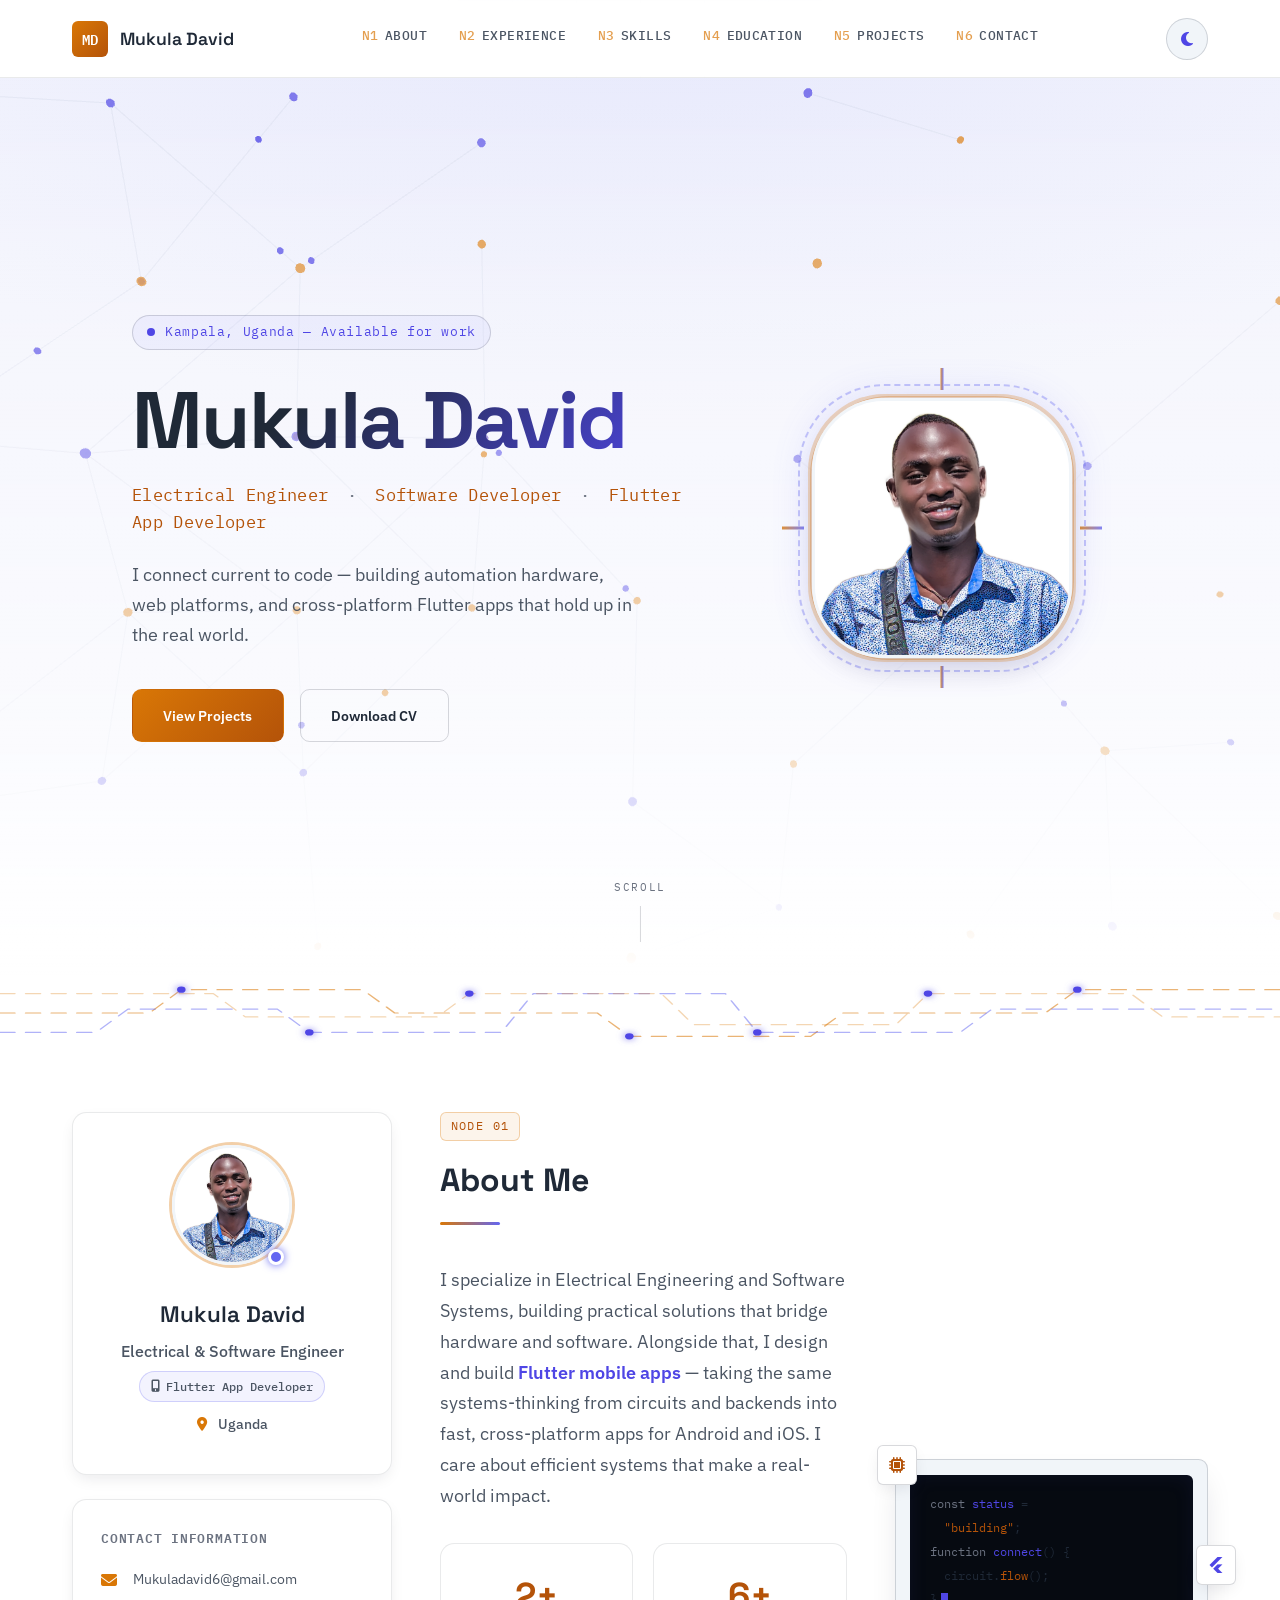
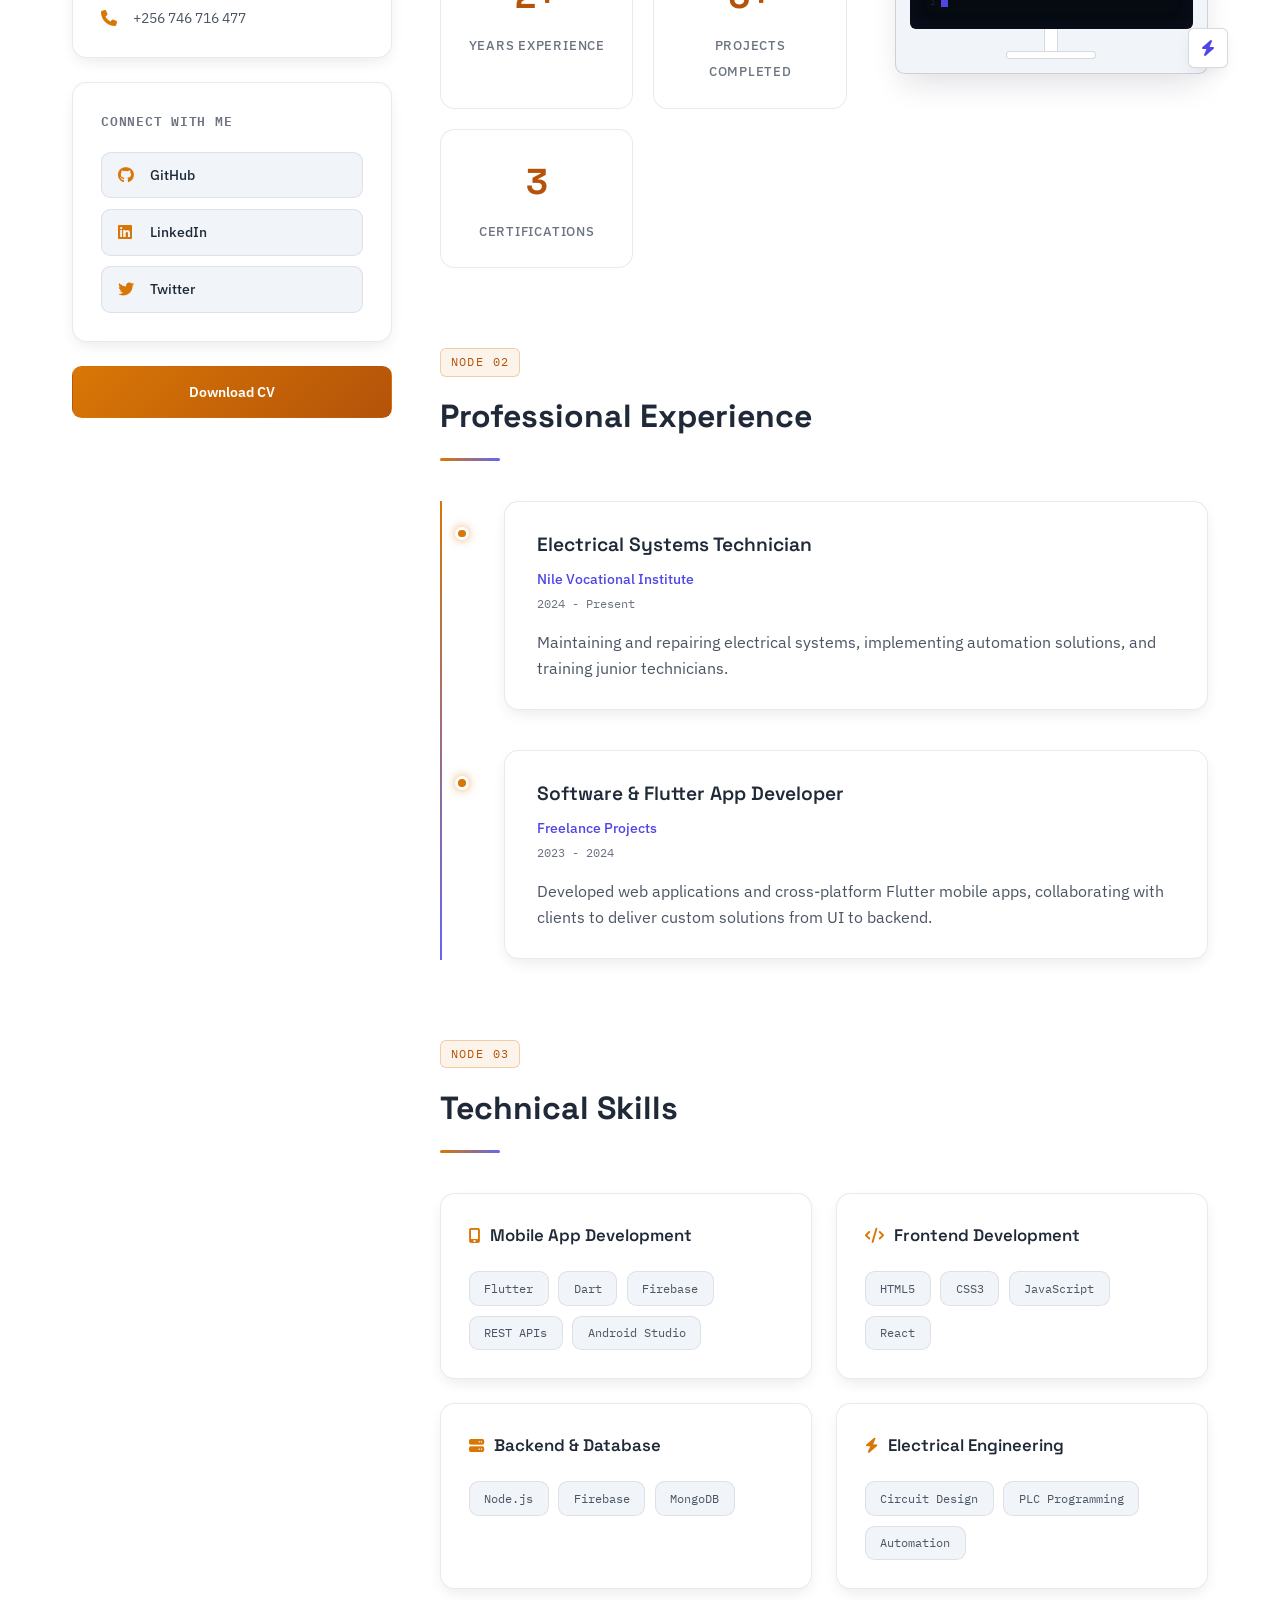
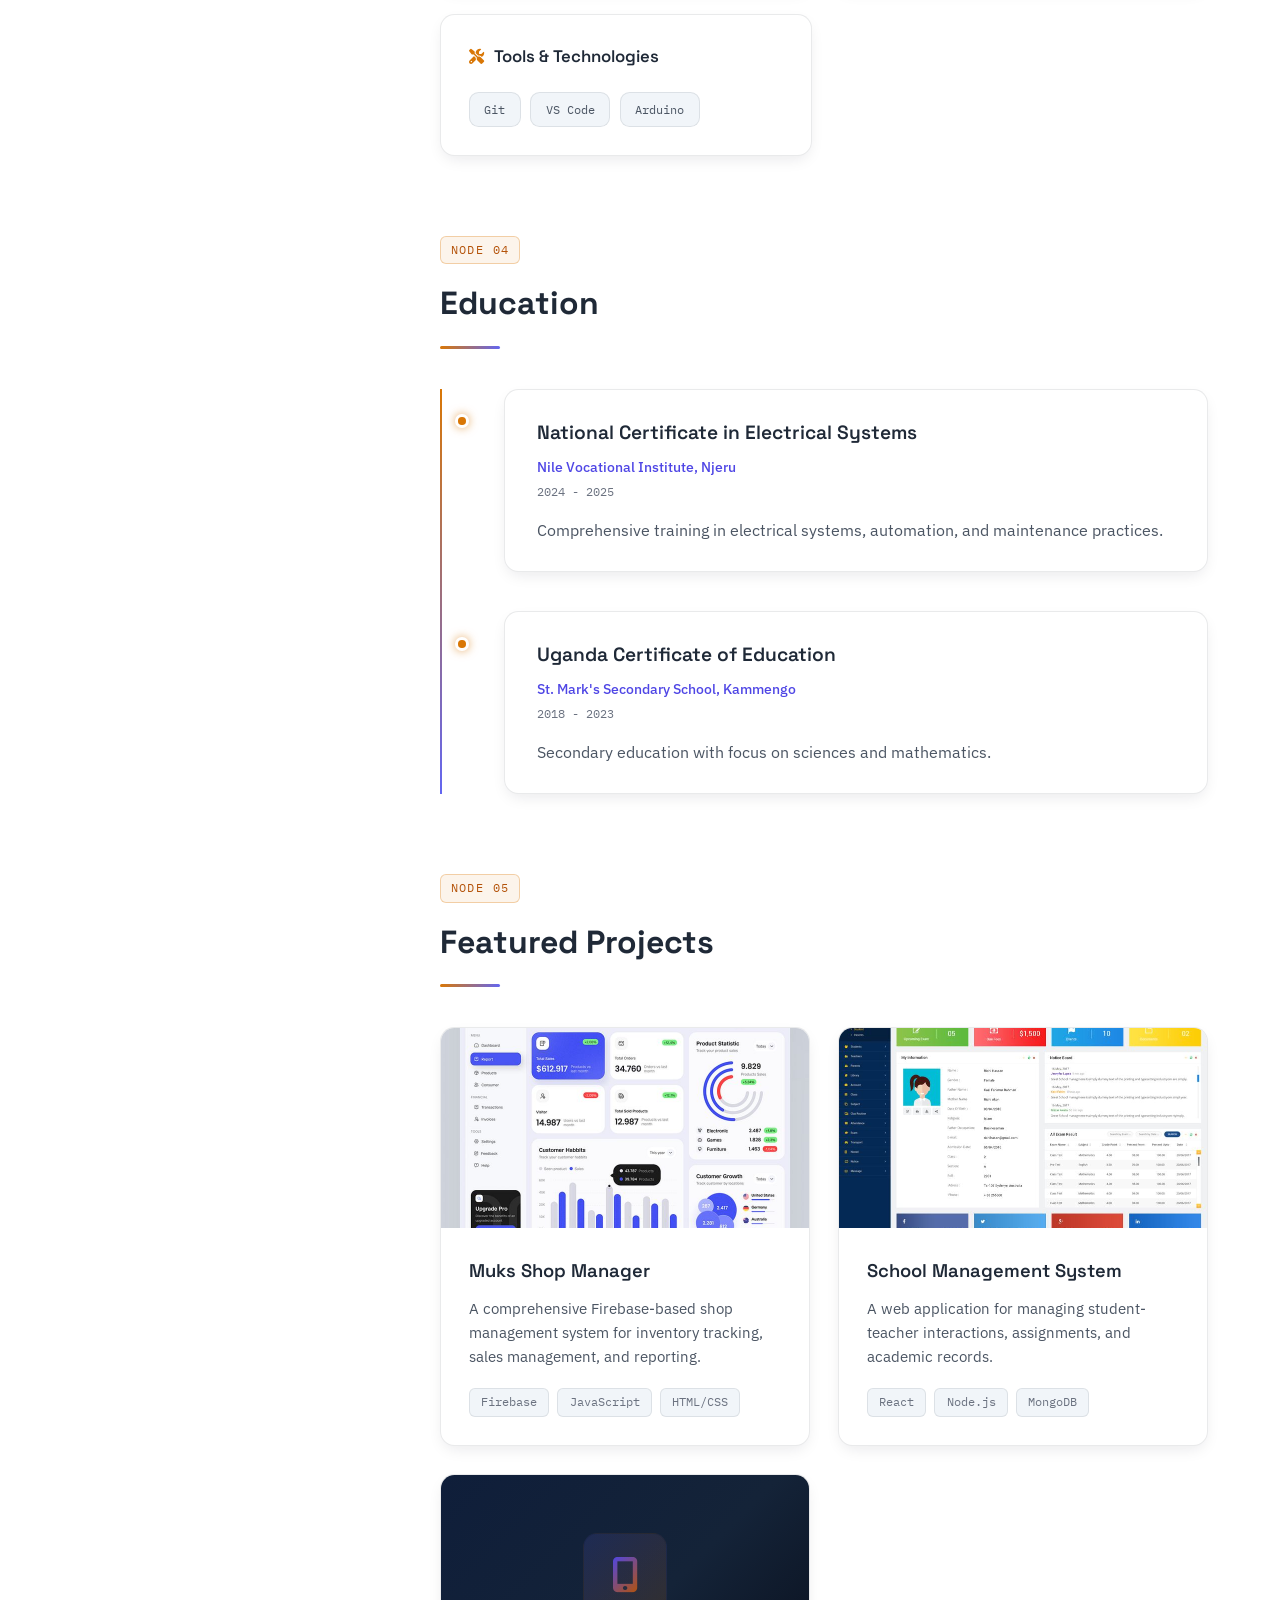
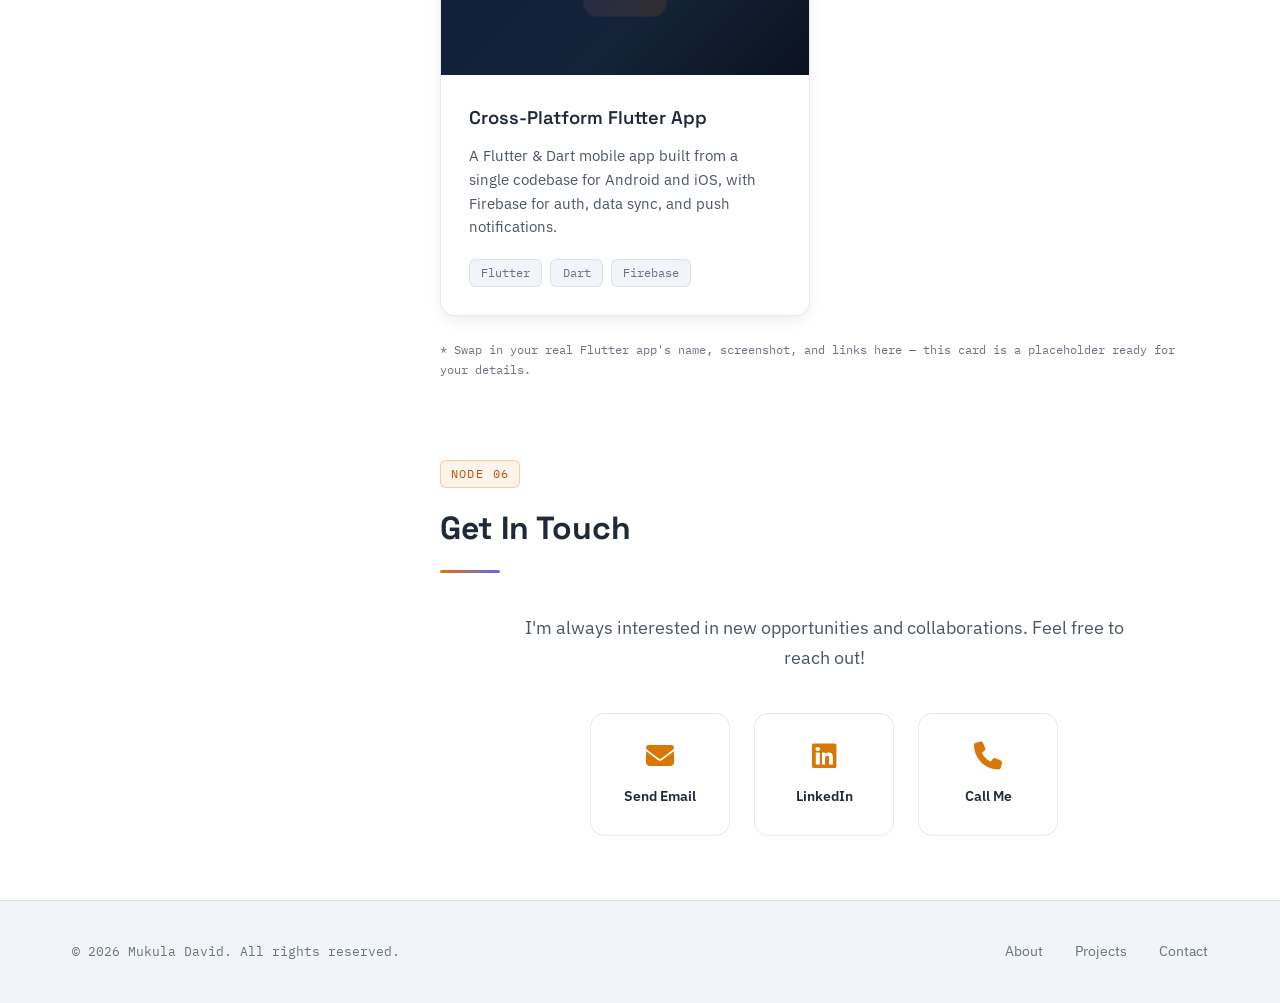
==== commit 258abc73: "Add files via upload" ====
--- a/index.html
+++ b/index.html
@@ -15,6 +15,14 @@
   <link rel="stylesheet" href="https://cdnjs.cloudflare.com/ajax/libs/font-awesome/6.5.0/css/all.min.css">
 
   <link rel="stylesheet" href="style.css" />
+
+  <script>
+    (function () {
+      var saved = localStorage.getItem('theme');
+      var theme = saved === 'dark' ? 'dark' : 'light';
+      document.documentElement.setAttribute('data-theme', theme);
+    })();
+  </script>
 </head>
 <body>
 
@@ -34,9 +42,15 @@
         <a href="#projects" data-node="N5">Projects</a>
         <a href="#contact" data-node="N6">Contact</a>
       </nav>
-      <button class="nav-toggle" id="navToggle" aria-label="Toggle navigation" aria-expanded="false">
-        <span></span><span></span><span></span>
-      </button>
+      <div class="header-actions">
+        <button class="theme-toggle" id="themeToggle" aria-label="Toggle dark mode">
+          <i class="fa-solid fa-moon theme-icon theme-icon--moon"></i>
+          <i class="fa-solid fa-sun theme-icon theme-icon--sun"></i>
+        </button>
+        <button class="nav-toggle" id="navToggle" aria-label="Toggle navigation" aria-expanded="false">
+          <span></span><span></span><span></span>
+        </button>
+      </div>
     </div>
   </header>
 
@@ -44,21 +58,33 @@
     <canvas id="circuitCanvas" class="hero-canvas"></canvas>
     <div class="hero-scrim" aria-hidden="true"></div>
     <div class="hero-content container">
-      <p class="hero-eyebrow"><span class="pulse-dot"></span>Kampala, Uganda — Available for work</p>
-      <h1 class="hero-title">
-        Mukula David
-      </h1>
-      <p class="hero-role">
-        <span class="role-item">Electrical Engineer</span>
-        <span class="role-sep">·</span>
-        <span class="role-item">Software Developer</span>
-        <span class="role-sep">·</span>
-        <span class="role-item">Flutter App Developer</span>
-      </p>
-      <p class="hero-desc">I connect current to code — building automation hardware, web platforms, and cross‑platform Flutter apps that hold up in the real world.</p>
-      <div class="hero-actions">
-        <a href="#projects" class="btn btn-primary">View Projects</a>
-        <a href="#" class="btn btn-ghost">Download CV</a>
+      <div class="hero-text">
+        <p class="hero-eyebrow"><span class="pulse-dot"></span>Kampala, Uganda — Available for work</p>
+        <h1 class="hero-title">
+          Mukula David
+        </h1>
+        <p class="hero-role">
+          <span class="role-item">Electrical Engineer</span>
+          <span class="role-sep">·</span>
+          <span class="role-item">Software Developer</span>
+          <span class="role-sep">·</span>
+          <span class="role-item">Flutter App Developer</span>
+        </p>
+        <p class="hero-desc">I connect current to code — building automation hardware, web platforms, and cross‑platform Flutter apps that hold up in the real world.</p>
+        <div class="hero-actions">
+          <a href="#projects" class="btn btn-primary">View Projects</a>
+          <a href="#" class="btn btn-ghost">Download CV</a>
+        </div>
+      </div>
+      <div class="hero-photo-wrap">
+        <div class="chip-socket">
+          <span class="chip-pin chip-pin--t"></span>
+          <span class="chip-pin chip-pin--r"></span>
+          <span class="chip-pin chip-pin--b"></span>
+          <span class="chip-pin chip-pin--l"></span>
+          <div class="chip-ring"></div>
+          <img src="muks.jpg" alt="Mukula David" class="hero-photo">
+        </div>
       </div>
     </div>
     <div class="scroll-cue" aria-hidden="true">
@@ -66,6 +92,21 @@
       <div class="scroll-line"><i></i></div>
     </div>
   </section>
+
+  <div class="pcb-divider" aria-hidden="true">
+    <svg viewBox="0 0 1200 90" preserveAspectRatio="none" class="pcb-divider-svg">
+      <path class="pcb-trace pcb-trace--1" d="M0,45 L140,45 L170,15 L340,15 L370,45 L560,45 L590,75 L760,75 L790,45 L980,45 L1010,15 L1200,15" />
+      <path class="pcb-trace pcb-trace--2" d="M0,70 L90,70 L120,40 L260,40 L290,70 L470,70 L500,20 L680,20 L710,70 L900,70 L930,40 L1200,40" />
+      <path class="pcb-trace pcb-trace--3" d="M0,20 L200,20 L230,50 L410,50 L440,20 L620,20 L650,60 L840,60 L870,20 L1060,20 L1090,50 L1200,50" />
+      <circle class="pcb-node" cx="170" cy="15" r="4" />
+      <circle class="pcb-node" cx="590" cy="75" r="4" />
+      <circle class="pcb-node" cx="1010" cy="15" r="4" />
+      <circle class="pcb-node" cx="290" cy="70" r="4" />
+      <circle class="pcb-node" cx="710" cy="70" r="4" />
+      <circle class="pcb-node" cx="440" cy="20" r="4" />
+      <circle class="pcb-node" cx="870" cy="20" r="4" />
+    </svg>
+  </div>
 
   <div class="main-container">
 
@@ -122,19 +163,40 @@
           <div class="section-divider"></div>
         </div>
         <div class="about-content">
-          <p>I specialize in Electrical Engineering and Software Systems, building practical solutions that bridge hardware and software. Alongside that, I design and build <strong>Flutter mobile apps</strong> — taking the same systems-thinking from circuits and backends into fast, cross-platform apps for Android and iOS. I care about efficient systems that make a real-world impact.</p>
-          <div class="stats">
-            <div class="stat">
-              <span class="stat-number">2+</span>
-              <span class="stat-label">Years Experience</span>
-            </div>
-            <div class="stat">
-              <span class="stat-number">6+</span>
-              <span class="stat-label">Projects Completed</span>
-            </div>
-            <div class="stat">
-              <span class="stat-number">3</span>
-              <span class="stat-label">Certifications</span>
+          <div class="about-text">
+            <p>I specialize in Electrical Engineering and Software Systems, building practical solutions that bridge hardware and software. Alongside that, I design and build <strong>Flutter mobile apps</strong> — taking the same systems-thinking from circuits and backends into fast, cross-platform apps for Android and iOS. I care about efficient systems that make a real-world impact.</p>
+            <div class="stats">
+              <div class="stat">
+                <span class="stat-number">2+</span>
+                <span class="stat-label">Years Experience</span>
+              </div>
+              <div class="stat">
+                <span class="stat-number">6+</span>
+                <span class="stat-label">Projects Completed</span>
+              </div>
+              <div class="stat">
+                <span class="stat-number">3</span>
+                <span class="stat-label">Certifications</span>
+              </div>
+            </div>
+          </div>
+
+          <div class="about-visual" aria-hidden="true">
+            <div class="computer-illustration">
+              <div class="computer-monitor">
+                <div class="monitor-screen">
+                  <div class="code-line code-line--1"><span class="code-dim">const</span> <span class="code-indigo">status</span> =</div>
+                  <div class="code-line code-line--2">&nbsp;&nbsp;<span class="code-amber">"building"</span>;</div>
+                  <div class="code-line code-line--3"><span class="code-dim">function</span> <span class="code-indigo">connect</span>() {</div>
+                  <div class="code-line code-line--4">&nbsp;&nbsp;circuit.<span class="code-amber">flow</span>();</div>
+                  <div class="code-line code-line--5">}<span class="code-cursor"></span></div>
+                </div>
+                <div class="monitor-stand"></div>
+                <div class="monitor-base"></div>
+              </div>
+              <div class="floating-chip floating-chip--1"><i class="fa-solid fa-microchip"></i></div>
+              <div class="floating-chip floating-chip--2"><i class="fa-solid fa-bolt"></i></div>
+              <div class="floating-chip floating-chip--3"><i class="fa-brands fa-flutter"></i></div>
             </div>
           </div>
         </div>
--- a/style.css
+++ b/style.css
@@ -0,0 +1,1626 @@
+/* ============================================================
+   Mukula David — Portfolio
+   Design language: circuit board / signal-flow, indigo + amber.
+   Light mode is the default identity; dark mode is a toggle.
+   Sections framed as circuit NODEs.
+   ============================================================ */
+
+:root {
+  --bg: #FFFFFF;
+  --bg-elevated: #F8FAFC;
+  --bg-panel: #FFFFFF;
+  --bg-panel-2: #F1F5F9;
+  --bg-hero: #F3F4FD;
+  --hero-gradient-start: #E7E9FC;
+
+  --amber: #D97706;
+  --amber-bright: #B45309;
+  --indigo: #6366F1;
+  --indigo-bright: #4F46E5;
+
+  --amber-rgb: 217, 119, 6;
+  --indigo-rgb: 99, 102, 241;
+  --indigo-bright-rgb: 79, 70, 229;
+
+  --text-primary: #1F2937;
+  --text-secondary: #4B5563;
+  --text-muted: #6B7280;
+
+  --line: rgba(15, 23, 42, 0.09);
+  --line-bright: rgba(15, 23, 42, 0.16);
+
+  --header-bg: rgba(255, 255, 255, 0.78);
+  --hero-scrim-a: rgba(255, 255, 255, 0);
+  --hero-scrim-b: rgba(255, 255, 255, 0.6);
+  --hero-title-from: var(--text-primary);
+  --badge-text: #FFFFFF;
+  --overlay-bg: rgba(17, 24, 39, 0.75);
+
+  --shadow-sm: 0 1px 2px 0 rgb(15 23 42 / 0.06);
+  --shadow-md: 0 6px 16px -4px rgb(15 23 42 / 0.1);
+  --shadow-lg: 0 16px 32px -8px rgb(15 23 42 / 0.14);
+  --shadow-glow-amber: 0 0 0 1px rgba(var(--amber-rgb), 0.25), 0 8px 24px -6px rgba(var(--amber-rgb), 0.25);
+  --shadow-glow-indigo: 0 0 0 1px rgba(var(--indigo-rgb), 0.25), 0 8px 24px -6px rgba(var(--indigo-rgb), 0.2);
+
+  --radius-sm: 0.375rem;
+  --radius-md: 0.6rem;
+  --radius-lg: 0.9rem;
+  --radius-xl: 1.25rem;
+
+  --transition: all 0.3s cubic-bezier(0.4, 0, 0.2, 1);
+  --font-display: 'Space Grotesk', 'IBM Plex Sans', sans-serif;
+  --font-body: 'IBM Plex Sans', -apple-system, BlinkMacSystemFont, 'Segoe UI', sans-serif;
+  --font-mono: 'IBM Plex Mono', ui-monospace, SFMono-Regular, monospace;
+}
+
+[data-theme="dark"] {
+  --bg: #0A0E17;
+  --bg-elevated: #111827;
+  --bg-panel: #141C2E;
+  --bg-panel-2: #0F1622;
+  --bg-hero: #070B12;
+  --hero-gradient-start: #14203A;
+
+  --amber: #F59E0B;
+  --amber-bright: #FBBF24;
+  --indigo: #818CF8;
+  --indigo-bright: #A5B4FC;
+
+  --amber-rgb: 245, 158, 11;
+  --indigo-rgb: 129, 140, 248;
+  --indigo-bright-rgb: 165, 180, 252;
+
+  --text-primary: #EAF1F8;
+  --text-secondary: #A6B4C6;
+  --text-muted: #66748A;
+
+  --line: rgba(255, 255, 255, 0.08);
+  --line-bright: rgba(255, 255, 255, 0.16);
+
+  --header-bg: rgba(10, 14, 23, 0.72);
+  --hero-scrim-a: rgba(7, 11, 18, 0.15);
+  --hero-scrim-b: rgba(7, 11, 18, 0.55);
+  --hero-title-from: #FFFFFF;
+  --badge-text: #0A0E17;
+  --overlay-bg: rgba(7, 11, 18, 0.78);
+
+  --shadow-sm: 0 1px 2px 0 rgb(0 0 0 / 0.3);
+  --shadow-md: 0 6px 16px -4px rgb(0 0 0 / 0.45);
+  --shadow-lg: 0 16px 32px -8px rgb(0 0 0 / 0.5);
+}
+
+body,
+.header,
+.tilt-card,
+.skill-tag,
+.tech-tag,
+.social-link {
+  transition: background-color 0.35s ease, border-color 0.35s ease, color 0.35s ease, box-shadow 0.35s ease;
+}
+
+* {
+  margin: 0;
+  padding: 0;
+  box-sizing: border-box;
+}
+
+html {
+  scroll-behavior: smooth;
+}
+
+body {
+  font-family: var(--font-body);
+  line-height: 1.6;
+  color: var(--text-primary);
+  background: var(--bg);
+  min-height: 100vh;
+  overflow-x: hidden;
+}
+
+a {
+  color: inherit;
+}
+
+.container {
+  max-width: 1200px;
+  margin: 0 auto;
+  padding: 0 2rem;
+}
+
+/* ---------------- Circuit backdrop (subtle global texture) ---------------- */
+.circuit-backdrop {
+  position: fixed;
+  inset: 0;
+  z-index: -1;
+  pointer-events: none;
+  background-image:
+    linear-gradient(var(--line) 1px, transparent 1px),
+    linear-gradient(90deg, var(--line) 1px, transparent 1px);
+  background-size: 64px 64px;
+  opacity: 0.35;
+  mask-image: radial-gradient(ellipse 80% 60% at 50% 0%, black 0%, transparent 75%);
+}
+
+/* ---------------- Header ---------------- */
+.header {
+  position: sticky;
+  top: 0;
+  z-index: 100;
+  background: var(--header-bg);
+  backdrop-filter: blur(10px);
+  -webkit-backdrop-filter: blur(10px);
+  border-bottom: 1px solid var(--line);
+  transition: var(--transition);
+}
+
+.header .container {
+  padding: 1.1rem 2rem;
+  display: flex;
+  align-items: center;
+  justify-content: space-between;
+  gap: 1rem;
+}
+
+.brand {
+  display: flex;
+  align-items: center;
+  gap: 0.75rem;
+  text-decoration: none;
+}
+
+.brand-mark {
+  font-family: var(--font-mono);
+  font-size: 0.85rem;
+  font-weight: 600;
+  color: var(--badge-text);
+  background: linear-gradient(135deg, var(--amber), var(--amber-bright));
+  width: 36px;
+  height: 36px;
+  border-radius: var(--radius-sm);
+  display: flex;
+  align-items: center;
+  justify-content: center;
+  letter-spacing: 0.02em;
+}
+
+.brand-text {
+  font-family: var(--font-display);
+  font-size: 1.1rem;
+  font-weight: 600;
+  color: var(--text-primary);
+}
+
+.main-nav {
+  display: flex;
+  gap: 2rem;
+  align-items: center;
+}
+
+.header-actions {
+  display: flex;
+  align-items: center;
+  gap: 0.75rem;
+}
+
+.main-nav a {
+  color: var(--text-secondary);
+  text-decoration: none;
+  font-family: var(--font-mono);
+  font-weight: 500;
+  font-size: 0.8rem;
+  letter-spacing: 0.03em;
+  text-transform: uppercase;
+  transition: var(--transition);
+  position: relative;
+  padding-bottom: 0.35rem;
+}
+
+.main-nav a::before {
+  content: attr(data-node);
+  color: var(--amber);
+  margin-right: 0.4rem;
+  opacity: 0.7;
+}
+
+.main-nav a:hover,
+.main-nav a.active {
+  color: var(--indigo-bright);
+}
+
+.main-nav a::after {
+  content: '';
+  position: absolute;
+  bottom: 0;
+  left: 0;
+  width: 0;
+  height: 2px;
+  background: linear-gradient(90deg, var(--amber), var(--indigo));
+  transition: var(--transition);
+}
+
+.main-nav a:hover::after,
+.main-nav a.active::after {
+  width: 100%;
+}
+
+.nav-toggle {
+  display: none;
+  flex-direction: column;
+  gap: 5px;
+  background: none;
+  border: none;
+  cursor: pointer;
+  padding: 0.5rem;
+}
+
+.nav-toggle span {
+  width: 22px;
+  height: 2px;
+  background: var(--text-primary);
+  transition: var(--transition);
+}
+
+.theme-toggle {
+  position: relative;
+  width: 42px;
+  height: 42px;
+  border-radius: 50%;
+  border: 1px solid var(--line-bright);
+  background: var(--bg-panel-2);
+  cursor: pointer;
+  display: flex;
+  align-items: center;
+  justify-content: center;
+  flex-shrink: 0;
+  transition: var(--transition);
+}
+
+.theme-toggle:hover {
+  border-color: var(--indigo);
+  transform: translateY(-1px);
+}
+
+.theme-icon {
+  position: absolute;
+  font-size: 1rem;
+  transition: opacity 0.25s ease, transform 0.4s ease;
+}
+
+.theme-icon--moon {
+  color: var(--indigo-bright);
+  opacity: 1;
+  transform: scale(1) rotate(0deg);
+}
+
+.theme-icon--sun {
+  color: var(--amber-bright);
+  opacity: 0;
+  transform: scale(0.4) rotate(-90deg);
+}
+
+[data-theme="dark"] .theme-icon--moon {
+  opacity: 0;
+  transform: scale(0.4) rotate(90deg);
+}
+
+[data-theme="dark"] .theme-icon--sun {
+  opacity: 1;
+  transform: scale(1) rotate(0deg);
+}
+
+/* ---------------- Hero (3D circuit canvas) ---------------- */
+.hero {
+  position: relative;
+  min-height: 100vh;
+  display: flex;
+  align-items: center;
+  justify-content: center;
+  overflow: hidden;
+  background: radial-gradient(ellipse 120% 80% at 50% -10%, var(--hero-gradient-start) 0%, var(--bg-hero) 60%);
+}
+
+.hero-canvas {
+  position: absolute;
+  inset: 0;
+  width: 100%;
+  height: 100%;
+  display: block;
+}
+
+.hero-scrim {
+  position: absolute;
+  inset: 0;
+  background: linear-gradient(180deg, var(--hero-scrim-a) 0%, var(--hero-scrim-b) 70%, var(--bg) 100%);
+  pointer-events: none;
+}
+
+.hero-content {
+  position: relative;
+  z-index: 2;
+  display: grid;
+  grid-template-columns: 1.15fr 0.85fr;
+  align-items: center;
+  gap: 3rem;
+  max-width: 1080px;
+  text-align: left;
+}
+
+.hero-text {
+  max-width: 560px;
+}
+
+.hero-eyebrow {
+  display: inline-flex;
+  align-items: center;
+  gap: 0.6rem;
+  font-family: var(--font-mono);
+  font-size: 0.8rem;
+  letter-spacing: 0.05em;
+  color: var(--indigo-bright);
+  border: 1px solid var(--line-bright);
+  background: rgba(var(--indigo-rgb), 0.06);
+  padding: 0.4rem 0.9rem;
+  border-radius: 999px;
+  margin-bottom: 1.75rem;
+}
+
+.pulse-dot {
+  width: 8px;
+  height: 8px;
+  border-radius: 50%;
+  background: var(--indigo-bright);
+  box-shadow: 0 0 0 0 rgba(var(--indigo-bright-rgb), 0.7);
+  animation: pulseDot 2s infinite;
+}
+
+@keyframes pulseDot {
+  0% { box-shadow: 0 0 0 0 rgba(var(--indigo-bright-rgb), 0.55); }
+  70% { box-shadow: 0 0 0 10px rgba(var(--indigo-bright-rgb), 0); }
+  100% { box-shadow: 0 0 0 0 rgba(var(--indigo-bright-rgb), 0); }
+}
+
+.hero-title {
+  font-family: var(--font-display);
+  font-size: clamp(2.75rem, 7vw, 5rem);
+  font-weight: 700;
+  letter-spacing: -0.02em;
+  line-height: 1.05;
+  margin-bottom: 1.25rem;
+  background: linear-gradient(135deg, var(--hero-title-from) 30%, var(--indigo-bright) 100%);
+  -webkit-background-clip: text;
+  background-clip: text;
+  color: transparent;
+}
+
+.hero-role {
+  font-family: var(--font-mono);
+  font-size: clamp(0.85rem, 1.6vw, 1.05rem);
+  color: var(--amber-bright);
+  letter-spacing: 0.02em;
+  margin-bottom: 1.5rem;
+}
+
+.role-sep {
+  color: var(--text-muted);
+  margin: 0 0.5rem;
+}
+
+.hero-desc {
+  font-size: 1.1rem;
+  color: var(--text-secondary);
+  max-width: 500px;
+  margin: 0 0 2.5rem;
+  line-height: 1.7;
+}
+
+.hero-actions {
+  display: flex;
+  gap: 1rem;
+  justify-content: flex-start;
+  flex-wrap: wrap;
+}
+
+.scroll-cue {
+  position: absolute;
+  bottom: 2.25rem;
+  left: 50%;
+  transform: translateX(-50%);
+  z-index: 2;
+  display: flex;
+  flex-direction: column;
+  align-items: center;
+  gap: 0.6rem;
+  color: var(--text-muted);
+  font-family: var(--font-mono);
+  font-size: 0.7rem;
+  letter-spacing: 0.15em;
+  text-transform: uppercase;
+}
+
+.scroll-line {
+  width: 1px;
+  height: 36px;
+  background: var(--line-bright);
+  position: relative;
+  overflow: hidden;
+}
+
+.scroll-line i {
+  position: absolute;
+  top: -100%;
+  left: 0;
+  width: 100%;
+  height: 100%;
+  background: linear-gradient(180deg, transparent, var(--indigo-bright));
+  animation: scrollLine 1.8s infinite;
+}
+
+@keyframes scrollLine {
+  0% { top: -100%; }
+  100% { top: 100%; }
+}
+
+/* ---------------- Hero photo: "chip in socket" framing ---------------- */
+.hero-photo-wrap {
+  display: flex;
+  justify-content: center;
+  align-items: center;
+}
+
+.chip-socket {
+  position: relative;
+  width: clamp(190px, 22vw, 260px);
+  height: clamp(190px, 22vw, 260px);
+  display: flex;
+  align-items: center;
+  justify-content: center;
+}
+
+.chip-ring {
+  position: absolute;
+  inset: -14px;
+  border-radius: 30%;
+  border: 2px dashed rgba(var(--indigo-rgb), 0.35);
+  animation: chipRingSpin 18s linear infinite;
+}
+
+.chip-ring::before {
+  content: '';
+  position: absolute;
+  inset: 10px;
+  border-radius: 30%;
+  border: 1px solid rgba(var(--amber-rgb), 0.3);
+}
+
+@keyframes chipRingSpin {
+  from { transform: rotate(0deg); }
+  to { transform: rotate(360deg); }
+}
+
+.hero-photo {
+  width: 100%;
+  height: 100%;
+  object-fit: cover;
+  border-radius: 28%;
+  border: 3px solid var(--bg-panel-2);
+  box-shadow:
+    0 0 0 4px rgba(var(--amber-rgb), 0.25),
+    0 0 40px rgba(var(--indigo-rgb), 0.2),
+    var(--shadow-lg);
+  position: relative;
+  z-index: 2;
+}
+
+.chip-pin {
+  position: absolute;
+  z-index: 1;
+  background: linear-gradient(90deg, var(--amber), var(--indigo));
+  opacity: 0.8;
+}
+
+.chip-pin--t,
+.chip-pin--b {
+  width: 3px;
+  height: 22px;
+  left: 50%;
+  transform: translateX(-50%);
+}
+
+.chip-pin--t { top: -30px; }
+.chip-pin--b { bottom: -30px; }
+
+.chip-pin--l,
+.chip-pin--r {
+  height: 3px;
+  width: 22px;
+  top: 50%;
+  transform: translateY(-50%);
+}
+
+.chip-pin--l { left: -30px; }
+.chip-pin--r { right: -30px; }
+
+/* ---------------- PCB trace divider (between hero and content) ---------------- */
+.pcb-divider {
+  background: var(--bg);
+  line-height: 0;
+}
+
+.pcb-divider-svg {
+  width: 100%;
+  height: 70px;
+  display: block;
+}
+
+.pcb-trace {
+  fill: none;
+  stroke-width: 1.5;
+  stroke-linecap: round;
+  stroke-linejoin: round;
+  stroke-dasharray: 14 10;
+  animation: pcbFlow 6s linear infinite;
+}
+
+.pcb-trace--1 { stroke: rgba(var(--amber-rgb), 0.55); animation-duration: 5s; }
+.pcb-trace--2 { stroke: rgba(var(--indigo-rgb), 0.5); animation-duration: 7s; animation-direction: reverse; }
+.pcb-trace--3 { stroke: rgba(var(--amber-rgb), 0.3); animation-duration: 9s; }
+
+@keyframes pcbFlow {
+  to { stroke-dashoffset: -240; }
+}
+
+.pcb-node {
+  fill: var(--indigo-bright);
+  filter: drop-shadow(0 0 4px rgba(var(--indigo-bright-rgb), 0.8));
+  animation: pcbNodePulse 2.4s ease-in-out infinite;
+}
+
+.pcb-node:nth-child(5) { animation-delay: 0.4s; }
+.pcb-node:nth-child(6) { animation-delay: 0.8s; }
+.pcb-node:nth-child(7) { animation-delay: 1.2s; }
+.pcb-node:nth-child(8) { animation-delay: 1.6s; }
+
+@keyframes pcbNodePulse {
+  0%, 100% { opacity: 0.5; r: 3; }
+  50% { opacity: 1; r: 4.5; }
+}
+
+/* ---------------- Buttons ---------------- */
+.btn {
+  display: inline-flex;
+  align-items: center;
+  justify-content: center;
+  padding: 0.85rem 1.9rem;
+  border-radius: var(--radius-md);
+  text-decoration: none;
+  font-weight: 600;
+  font-size: 0.9rem;
+  transition: var(--transition);
+  cursor: pointer;
+  border: 1px solid transparent;
+}
+
+.btn-primary {
+  background: linear-gradient(135deg, var(--amber), var(--amber-bright));
+  color: var(--badge-text);
+}
+
+.btn-primary:hover {
+  transform: translateY(-2px);
+  box-shadow: var(--shadow-glow-amber);
+}
+
+.btn-ghost {
+  background: transparent;
+  border-color: var(--line-bright);
+  color: var(--text-primary);
+}
+
+.btn-ghost:hover {
+  border-color: var(--indigo);
+  color: var(--indigo-bright);
+  transform: translateY(-2px);
+}
+
+/* ---------------- Main Layout ---------------- */
+.main-container {
+  display: grid;
+  grid-template-columns: 320px 1fr;
+  max-width: 1200px;
+  margin: 0 auto;
+  gap: 3rem;
+  padding: 4rem 2rem;
+}
+
+/* ---------------- Sidebar ---------------- */
+.sidebar {
+  position: sticky;
+  top: 6rem;
+  height: fit-content;
+}
+
+.profile,
+.contact-info,
+.social-links,
+.skill-category,
+.timeline-content,
+.project-card {
+  background: var(--bg-panel);
+  border: 1px solid var(--line);
+}
+
+.profile {
+  padding: 2rem;
+  border-radius: var(--radius-lg);
+  box-shadow: var(--shadow-md);
+  text-align: center;
+  margin-bottom: 1.5rem;
+  transform-style: preserve-3d;
+  will-change: transform;
+}
+
+.profile-image {
+  position: relative;
+  display: inline-block;
+  margin-bottom: 1.5rem;
+}
+
+.profile img {
+  width: 120px;
+  height: 120px;
+  border-radius: 50%;
+  object-fit: cover;
+  border: 3px solid var(--bg-panel-2);
+  box-shadow: 0 0 0 3px rgba(var(--amber-rgb), 0.35);
+  transition: var(--transition);
+}
+
+.status-indicator {
+  position: absolute;
+  bottom: 8px;
+  right: 8px;
+  width: 16px;
+  height: 16px;
+  background: var(--indigo);
+  border: 3px solid var(--bg-panel);
+  border-radius: 50%;
+  box-shadow: 0 0 8px var(--indigo);
+}
+
+.profile h2 {
+  font-family: var(--font-display);
+  font-size: 1.4rem;
+  font-weight: 600;
+  margin-bottom: 0.4rem;
+  color: var(--text-primary);
+}
+
+.profile p {
+  color: var(--text-secondary);
+  font-weight: 500;
+  margin-bottom: 0.4rem;
+}
+
+.role-tag {
+  display: inline-flex;
+  align-items: center;
+  gap: 0.4rem;
+  font-family: var(--font-mono);
+  font-size: 0.75rem;
+  color: var(--indigo-bright);
+  background: rgba(var(--indigo-rgb), 0.08);
+  border: 1px solid rgba(var(--indigo-rgb), 0.25);
+  padding: 0.3rem 0.7rem;
+  border-radius: 999px;
+  margin-bottom: 0.75rem !important;
+}
+
+.location {
+  color: var(--text-muted);
+  font-size: 0.85rem;
+}
+
+.location i {
+  margin-right: 0.5rem;
+  color: var(--amber);
+}
+
+.contact-info,
+.social-links {
+  padding: 1.75rem;
+  border-radius: var(--radius-lg);
+  box-shadow: var(--shadow-md);
+  margin-bottom: 1.5rem;
+}
+
+.contact-info h3,
+.social-links h3 {
+  font-family: var(--font-mono);
+  font-size: 0.8rem;
+  text-transform: uppercase;
+  letter-spacing: 0.06em;
+  font-weight: 600;
+  margin-bottom: 1.25rem;
+  color: var(--text-muted);
+}
+
+.contact-item {
+  display: flex;
+  align-items: center;
+  margin-bottom: 1rem;
+}
+
+.contact-item:last-child {
+  margin-bottom: 0;
+}
+
+.contact-item i {
+  width: 20px;
+  color: var(--amber);
+  margin-right: 0.75rem;
+  font-size: 1rem;
+}
+
+.contact-item a {
+  color: var(--text-secondary);
+  text-decoration: none;
+  font-size: 0.875rem;
+  transition: var(--transition);
+}
+
+.contact-item a:hover {
+  color: var(--indigo-bright);
+}
+
+.social-link {
+  display: flex;
+  align-items: center;
+  padding: 0.7rem 1rem;
+  background: var(--bg-panel-2);
+  border: 1px solid var(--line);
+  border-radius: var(--radius-md);
+  text-decoration: none;
+  margin-bottom: 0.65rem;
+  transition: var(--transition);
+  color: var(--text-primary);
+}
+
+.social-link:last-child {
+  margin-bottom: 0;
+}
+
+.social-link:hover {
+  border-color: var(--amber);
+  background: rgba(var(--amber-rgb), 0.08);
+  transform: translateX(4px);
+}
+
+.social-link i {
+  width: 20px;
+  margin-right: 0.75rem;
+  font-size: 1rem;
+  color: var(--amber);
+}
+
+.social-link span {
+  font-weight: 500;
+  font-size: 0.875rem;
+}
+
+.download-cv {
+  text-align: center;
+}
+
+.download-cv .btn {
+  width: 100%;
+}
+
+/* ---------------- Main Content ---------------- */
+main {
+  min-height: 100vh;
+}
+
+.section {
+  margin-bottom: 5rem;
+}
+
+.section:last-child {
+  margin-bottom: 0;
+}
+
+.section-header {
+  margin-bottom: 2.5rem;
+}
+
+.node-tag {
+  display: inline-block;
+  font-family: var(--font-mono);
+  font-size: 0.72rem;
+  letter-spacing: 0.12em;
+  color: var(--amber-bright);
+  background: rgba(var(--amber-rgb), 0.08);
+  border: 1px solid rgba(var(--amber-rgb), 0.3);
+  padding: 0.25rem 0.6rem;
+  border-radius: var(--radius-sm);
+  margin-bottom: 0.9rem;
+}
+
+.section-header h2 {
+  font-family: var(--font-display);
+  font-size: 2rem;
+  font-weight: 700;
+  color: var(--text-primary);
+  margin-bottom: 1rem;
+}
+
+.section-divider {
+  width: 60px;
+  height: 3px;
+  background: linear-gradient(90deg, var(--amber), var(--indigo));
+  border-radius: 2px;
+}
+
+/* About Section */
+.about-content {
+  display: grid;
+  grid-template-columns: 1.3fr 1fr;
+  gap: 3rem;
+  align-items: center;
+}
+
+.about-content p {
+  font-size: 1.1rem;
+  line-height: 1.75;
+  color: var(--text-secondary);
+  margin-bottom: 2rem;
+  max-width: 640px;
+}
+
+.about-content strong {
+  color: var(--indigo-bright);
+  font-weight: 600;
+}
+
+.stats {
+  display: grid;
+  grid-template-columns: repeat(auto-fit, minmax(150px, 1fr));
+  gap: 1.25rem;
+}
+
+/* Animated computer/monitor illustration */
+.about-visual {
+  display: flex;
+  justify-content: center;
+}
+
+.computer-illustration {
+  position: relative;
+  width: 100%;
+  max-width: 340px;
+  animation: computerFloat 5s ease-in-out infinite;
+}
+
+@keyframes computerFloat {
+  0%, 100% { transform: translateY(0); }
+  50% { transform: translateY(-10px); }
+}
+
+.computer-monitor {
+  background: var(--bg-panel-2);
+  border: 1px solid var(--line-bright);
+  border-radius: var(--radius-md);
+  padding: 0.9rem;
+  box-shadow: var(--shadow-lg);
+}
+
+.monitor-screen {
+  background: #060A11;
+  border-radius: 6px;
+  padding: 1.1rem 1.2rem;
+  font-family: var(--font-mono);
+  font-size: 0.78rem;
+  line-height: 1.9;
+  min-height: 150px;
+  box-shadow: inset 0 0 20px rgba(var(--indigo-rgb), 0.08);
+  overflow: hidden;
+}
+
+.code-line {
+  white-space: pre;
+  opacity: 0;
+  animation: codeLineIn 0.5s ease forwards;
+}
+
+.code-line--1 { animation-delay: 0.2s; }
+.code-line--2 { animation-delay: 0.7s; }
+.code-line--3 { animation-delay: 1.2s; }
+.code-line--4 { animation-delay: 1.7s; }
+.code-line--5 { animation-delay: 2.2s; }
+
+@keyframes codeLineIn {
+  from { opacity: 0; transform: translateY(4px); }
+  to { opacity: 1; transform: translateY(0); }
+}
+
+.code-dim { color: var(--text-muted); }
+.code-indigo { color: var(--indigo-bright); }
+.code-amber { color: var(--amber-bright); }
+
+.code-cursor {
+  display: inline-block;
+  width: 7px;
+  height: 14px;
+  background: var(--indigo-bright);
+  margin-left: 4px;
+  vertical-align: middle;
+  animation: cursorBlink 1s step-end infinite;
+}
+
+@keyframes cursorBlink {
+  0%, 50% { opacity: 1; }
+  51%, 100% { opacity: 0; }
+}
+
+.monitor-stand {
+  width: 14px;
+  height: 22px;
+  background: var(--bg-panel);
+  margin: 0 auto;
+  border-left: 1px solid var(--line-bright);
+  border-right: 1px solid var(--line-bright);
+}
+
+.monitor-base {
+  width: 90px;
+  height: 8px;
+  background: var(--bg-panel);
+  border: 1px solid var(--line-bright);
+  border-radius: 4px;
+  margin: 0 auto;
+}
+
+.floating-chip {
+  position: absolute;
+  width: 40px;
+  height: 40px;
+  border-radius: var(--radius-sm);
+  background: var(--bg-panel);
+  border: 1px solid var(--line-bright);
+  display: flex;
+  align-items: center;
+  justify-content: center;
+  font-size: 1rem;
+  box-shadow: var(--shadow-md);
+  animation: chipBob 4s ease-in-out infinite;
+}
+
+.floating-chip--1 {
+  top: -14px;
+  left: -18px;
+  color: var(--amber-bright);
+  animation-delay: 0s;
+}
+
+.floating-chip--2 {
+  bottom: 6px;
+  right: -20px;
+  color: var(--indigo-bright);
+  animation-delay: 1.3s;
+}
+
+.floating-chip--3 {
+  top: 40%;
+  right: -28px;
+  color: var(--indigo-bright);
+  animation-delay: 2.6s;
+}
+
+@keyframes chipBob {
+  0%, 100% { transform: translateY(0) rotate(0deg); }
+  50% { transform: translateY(-8px) rotate(-4deg); }
+}
+
+.stat {
+  text-align: center;
+  padding: 1.5rem;
+  background: var(--bg-panel);
+  border: 1px solid var(--line);
+  border-radius: var(--radius-lg);
+}
+
+.stat-number {
+  display: block;
+  font-family: var(--font-display);
+  font-size: 2.25rem;
+  font-weight: 700;
+  color: var(--amber-bright);
+  margin-bottom: 0.4rem;
+}
+
+.stat-label {
+  font-size: 0.8rem;
+  color: var(--text-muted);
+  font-weight: 500;
+  text-transform: uppercase;
+  letter-spacing: 0.06em;
+}
+
+/* Timeline Styles */
+.experience-timeline,
+.education-timeline {
+  position: relative;
+  padding-left: 2rem;
+}
+
+.experience-timeline::before,
+.education-timeline::before {
+  content: '';
+  position: absolute;
+  left: 0;
+  top: 0;
+  bottom: 0;
+  width: 2px;
+  background: linear-gradient(to bottom, var(--amber), var(--indigo));
+}
+
+.timeline-item {
+  position: relative;
+  margin-bottom: 2.5rem;
+  padding-left: 2rem;
+}
+
+.timeline-item:last-child {
+  margin-bottom: 0;
+}
+
+.timeline-marker {
+  position: absolute;
+  left: -1.05rem;
+  top: 1.6rem;
+  width: 0.85rem;
+  height: 0.85rem;
+  background: var(--amber);
+  border: 3px solid var(--bg);
+  border-radius: 50%;
+  box-shadow: 0 0 10px rgba(var(--amber-rgb), 0.6);
+}
+
+.timeline-content {
+  padding: 1.75rem 2rem;
+  border-radius: var(--radius-lg);
+  box-shadow: var(--shadow-md);
+  transition: var(--transition);
+  transform-style: preserve-3d;
+  will-change: transform;
+}
+
+.timeline-content:hover {
+  border-color: var(--line-bright);
+  box-shadow: var(--shadow-lg);
+}
+
+.timeline-content h3 {
+  font-family: var(--font-display);
+  font-size: 1.2rem;
+  font-weight: 600;
+  color: var(--text-primary);
+  margin-bottom: 0.4rem;
+}
+
+.company,
+.institution {
+  display: block;
+  color: var(--indigo-bright);
+  font-weight: 500;
+  font-size: 0.9rem;
+  margin-bottom: 0.25rem;
+}
+
+.period {
+  display: block;
+  font-family: var(--font-mono);
+  font-size: 0.78rem;
+  color: var(--text-muted);
+  margin-bottom: 0.9rem;
+}
+
+.timeline-content p {
+  color: var(--text-secondary);
+  line-height: 1.65;
+}
+
+/* Skills Section */
+.skills-grid {
+  display: grid;
+  grid-template-columns: repeat(auto-fit, minmax(270px, 1fr));
+  gap: 1.5rem;
+}
+
+.skill-category {
+  padding: 1.75rem;
+  border-radius: var(--radius-lg);
+  box-shadow: var(--shadow-md);
+  transform-style: preserve-3d;
+  will-change: transform;
+  transition: var(--transition);
+}
+
+.skill-category:hover {
+  border-color: var(--line-bright);
+}
+
+.skill-category h3 {
+  display: flex;
+  align-items: center;
+  gap: 0.6rem;
+  font-family: var(--font-display);
+  font-size: 1.05rem;
+  font-weight: 600;
+  color: var(--text-primary);
+  margin-bottom: 1.4rem;
+}
+
+.skill-category h3 i {
+  color: var(--amber);
+  font-size: 0.95rem;
+}
+
+.skill-tags {
+  display: flex;
+  flex-wrap: wrap;
+  gap: 0.6rem;
+}
+
+.skill-tag {
+  background: var(--bg-panel-2);
+  border: 1px solid var(--line);
+  color: var(--text-secondary);
+  padding: 0.4rem 0.9rem;
+  border-radius: var(--radius-md);
+  font-family: var(--font-mono);
+  font-size: 0.78rem;
+  transition: var(--transition);
+}
+
+.skill-tag:hover {
+  border-color: var(--indigo);
+  color: var(--indigo-bright);
+  transform: translateY(-2px);
+}
+
+/* Projects Section */
+.projects-grid {
+  display: grid;
+  grid-template-columns: repeat(auto-fit, minmax(320px, 1fr));
+  gap: 1.75rem;
+}
+
+.project-card {
+  border-radius: var(--radius-lg);
+  box-shadow: var(--shadow-md);
+  overflow: hidden;
+  transition: var(--transition);
+  transform-style: preserve-3d;
+  will-change: transform;
+}
+
+.project-card:hover {
+  border-color: var(--line-bright);
+  box-shadow: var(--shadow-lg);
+}
+
+.project-image {
+  position: relative;
+  overflow: hidden;
+  height: 200px;
+}
+
+.project-image img {
+  width: 100%;
+  height: 200px;
+  object-fit: cover;
+  transition: var(--transition);
+}
+
+.project-card:hover .project-image img {
+  transform: scale(1.05);
+}
+
+.project-image--icon {
+  display: flex;
+  align-items: center;
+  justify-content: center;
+  background: linear-gradient(135deg, #0F1E3A 0%, #142338 60%, #0B1220 100%);
+}
+
+.flutter-icon-panel {
+  width: 84px;
+  height: 84px;
+  border-radius: var(--radius-lg);
+  display: flex;
+  align-items: center;
+  justify-content: center;
+  background: linear-gradient(135deg, rgba(var(--indigo-rgb), 0.15), rgba(var(--amber-rgb), 0.15));
+  border: 1px solid var(--line-bright);
+  transition: var(--transition);
+}
+
+.flutter-icon-panel i {
+  font-size: 2.2rem;
+  background: linear-gradient(135deg, var(--indigo-bright), var(--amber-bright));
+  -webkit-background-clip: text;
+  background-clip: text;
+  color: transparent;
+}
+
+.project-card:hover .flutter-icon-panel {
+  transform: scale(1.08);
+}
+
+.project-overlay {
+  position: absolute;
+  inset: 0;
+  background: var(--overlay-bg);
+  display: flex;
+  align-items: center;
+  justify-content: center;
+  opacity: 0;
+  transition: var(--transition);
+}
+
+.project-card:hover .project-overlay {
+  opacity: 1;
+}
+
+.project-links {
+  display: flex;
+  gap: 1rem;
+}
+
+.project-link {
+  width: 46px;
+  height: 46px;
+  background: linear-gradient(135deg, var(--amber), var(--indigo));
+  color: var(--badge-text);
+  border-radius: 50%;
+  display: flex;
+  align-items: center;
+  justify-content: center;
+  text-decoration: none;
+  transition: var(--transition);
+}
+
+.project-link:hover {
+  transform: scale(1.1);
+}
+
+.project-content {
+  padding: 1.75rem;
+}
+
+.project-content h3 {
+  font-family: var(--font-display);
+  font-size: 1.15rem;
+  font-weight: 600;
+  color: var(--text-primary);
+  margin-bottom: 0.75rem;
+}
+
+.project-content p {
+  color: var(--text-secondary);
+  line-height: 1.6;
+  margin-bottom: 1.25rem;
+  font-size: 0.92rem;
+}
+
+.project-tech {
+  display: flex;
+  flex-wrap: wrap;
+  gap: 0.5rem;
+}
+
+.tech-tag {
+  background: var(--bg-panel-2);
+  border: 1px solid var(--line);
+  color: var(--text-muted);
+  padding: 0.25rem 0.7rem;
+  border-radius: var(--radius-sm);
+  font-family: var(--font-mono);
+  font-size: 0.72rem;
+}
+
+.project-note {
+  margin-top: 1.5rem;
+  font-family: var(--font-mono);
+  font-size: 0.78rem;
+  color: var(--text-muted);
+}
+
+/* Contact Section */
+.contact-content {
+  text-align: center;
+  max-width: 600px;
+  margin: 0 auto;
+}
+
+.contact-content p {
+  font-size: 1.1rem;
+  color: var(--text-secondary);
+  margin-bottom: 2.5rem;
+  line-height: 1.7;
+}
+
+.contact-methods {
+  display: flex;
+  justify-content: center;
+  gap: 1.5rem;
+  flex-wrap: wrap;
+}
+
+.contact-method {
+  display: flex;
+  flex-direction: column;
+  align-items: center;
+  padding: 1.75rem;
+  background: var(--bg-panel);
+  border: 1px solid var(--line);
+  border-radius: var(--radius-lg);
+  text-decoration: none;
+  color: var(--text-primary);
+  transition: var(--transition);
+  min-width: 140px;
+}
+
+.contact-method:hover {
+  transform: translateY(-4px);
+  border-color: var(--indigo);
+  box-shadow: var(--shadow-glow-indigo);
+}
+
+.contact-method i {
+  font-size: 1.75rem;
+  margin-bottom: 1rem;
+  color: var(--amber);
+}
+
+.contact-method span {
+  font-weight: 600;
+  font-size: 0.85rem;
+}
+
+/* Footer */
+.footer {
+  background: var(--bg-panel-2);
+  border-top: 1px solid var(--line);
+  color: white;
+  padding: 2.5rem 0;
+}
+
+.footer .container {
+  display: flex;
+  justify-content: space-between;
+  align-items: center;
+  flex-wrap: wrap;
+  gap: 1rem;
+}
+
+.footer p {
+  font-family: var(--font-mono);
+  font-size: 0.8rem;
+  color: var(--text-muted);
+}
+
+.footer-links {
+  display: flex;
+  gap: 2rem;
+}
+
+.footer-links a {
+  color: var(--text-muted);
+  text-decoration: none;
+  font-size: 0.85rem;
+  transition: var(--transition);
+}
+
+.footer-links a:hover {
+  color: var(--indigo-bright);
+}
+
+/* ---------------- Animations ---------------- */
+.fade-in {
+  opacity: 0;
+  transform: translateY(30px);
+  transition: all 0.7s cubic-bezier(0.4, 0, 0.2, 1);
+}
+
+.fade-in.show {
+  opacity: 1;
+  transform: translateY(0);
+}
+
+/* Tilt cards get a perspective wrapper effect via inline transform (JS) */
+.tilt-card {
+  transition: transform 0.15s ease-out, box-shadow 0.3s ease;
+}
+
+/* ---------------- Responsive Design ---------------- */
+@media (max-width: 1024px) {
+  .main-container {
+    grid-template-columns: 1fr;
+    gap: 2rem;
+  }
+
+  .sidebar {
+    position: static;
+    order: 2;
+  }
+
+  .main-nav {
+    gap: 1.25rem;
+  }
+
+  .hero-content {
+    grid-template-columns: 1fr;
+    text-align: center;
+    justify-items: center;
+  }
+
+  .hero-text {
+    max-width: 100%;
+  }
+
+  .hero-desc {
+    margin-left: auto;
+    margin-right: auto;
+  }
+
+  .hero-actions {
+    justify-content: center;
+  }
+
+  .hero-photo-wrap {
+    order: -1;
+  }
+
+  .about-content {
+    grid-template-columns: 1fr;
+  }
+
+  .about-visual {
+    order: -1;
+    margin-bottom: 1rem;
+  }
+
+  .computer-illustration {
+    max-width: 280px;
+  }
+}
+
+@media (max-width: 900px) {
+  .main-nav {
+    display: none;
+    position: absolute;
+    top: 100%;
+    left: 0;
+    right: 0;
+    background: var(--bg-panel);
+    border-bottom: 1px solid var(--line);
+    flex-direction: column;
+    padding: 1.25rem 2rem;
+    gap: 1rem;
+  }
+
+  .main-nav.open {
+    display: flex;
+  }
+
+  .nav-toggle {
+    display: flex;
+  }
+}
+
+@media (max-width: 768px) {
+  .header .container {
+    padding: 1rem;
+  }
+
+  .main-container {
+    padding: 3rem 1rem;
+  }
+
+  .section {
+    margin-bottom: 3.5rem;
+  }
+
+  .section-header h2 {
+    font-size: 1.5rem;
+  }
+
+  .stats {
+    grid-template-columns: 1fr;
+    gap: 1rem;
+  }
+
+  .skills-grid,
+  .projects-grid {
+    grid-template-columns: 1fr;
+  }
+
+  .contact-methods {
+    flex-direction: column;
+    align-items: center;
+  }
+
+  .footer .container {
+    flex-direction: column;
+    text-align: center;
+    gap: 1rem;
+  }
+
+  .footer-links {
+    gap: 1rem;
+  }
+
+  .hero-actions {
+    flex-direction: column;
+    align-items: stretch;
+  }
+}
+
+@media (max-width: 480px) {
+  .profile,
+  .contact-info,
+  .social-links,
+  .timeline-content,
+  .skill-category,
+  .project-content,
+  .contact-method {
+    padding: 1.4rem;
+  }
+}
+
+/* ---------------- Reduced motion ---------------- */
+@media (prefers-reduced-motion: reduce) {
+  html {
+    scroll-behavior: auto;
+  }
+
+  .fade-in {
+    transition: none;
+    opacity: 1;
+    transform: none;
+  }
+
+  .tilt-card {
+    transition: none !important;
+    transform: none !important;
+  }
+
+  .pulse-dot,
+  .scroll-line i {
+    animation: none;
+  }
+
+  .chip-ring,
+  .pcb-trace,
+  .pcb-node,
+  .computer-illustration,
+  .floating-chip,
+  .code-cursor,
+  .code-line {
+    animation: none !important;
+    opacity: 1;
+  }
+}
+
+@media (max-width: 480px) {
+  .chip-pin {
+    display: none;
+  }
+
+  .floating-chip {
+    width: 32px;
+    height: 32px;
+    font-size: 0.85rem;
+  }
+}
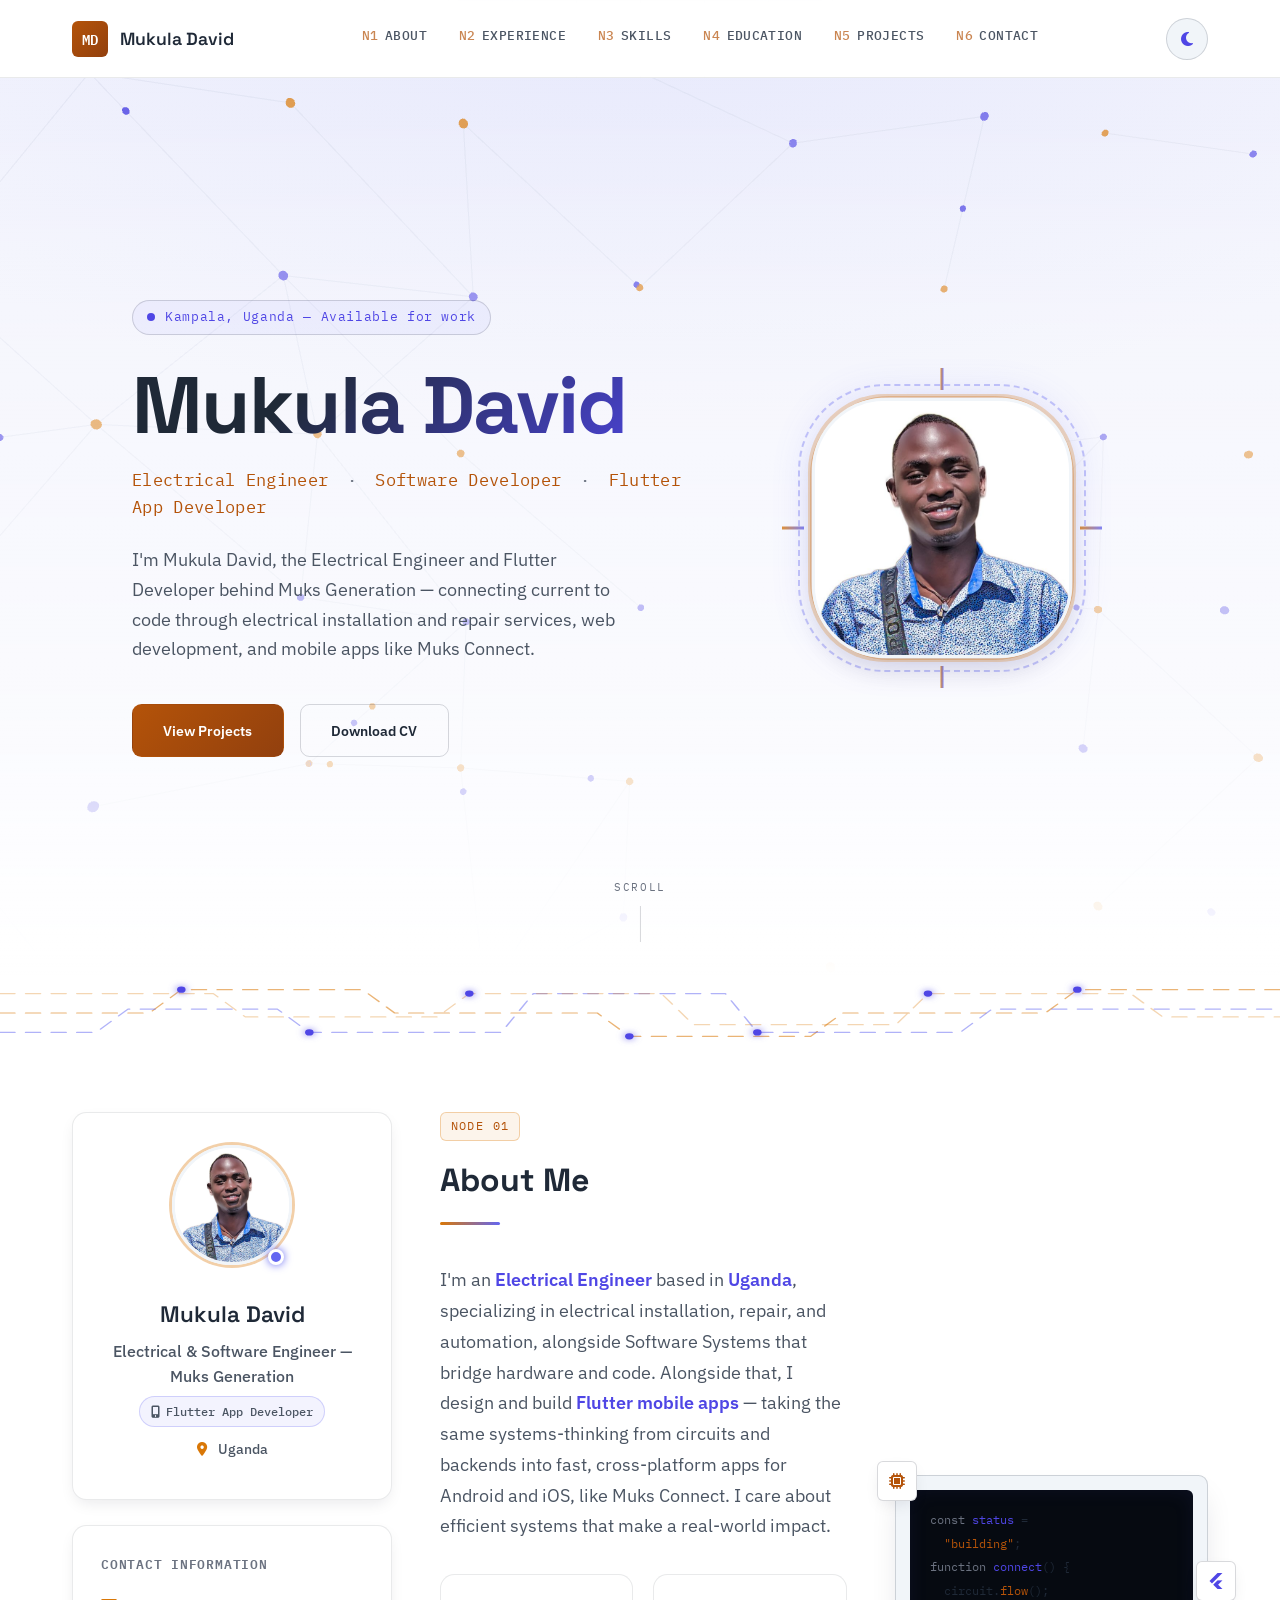
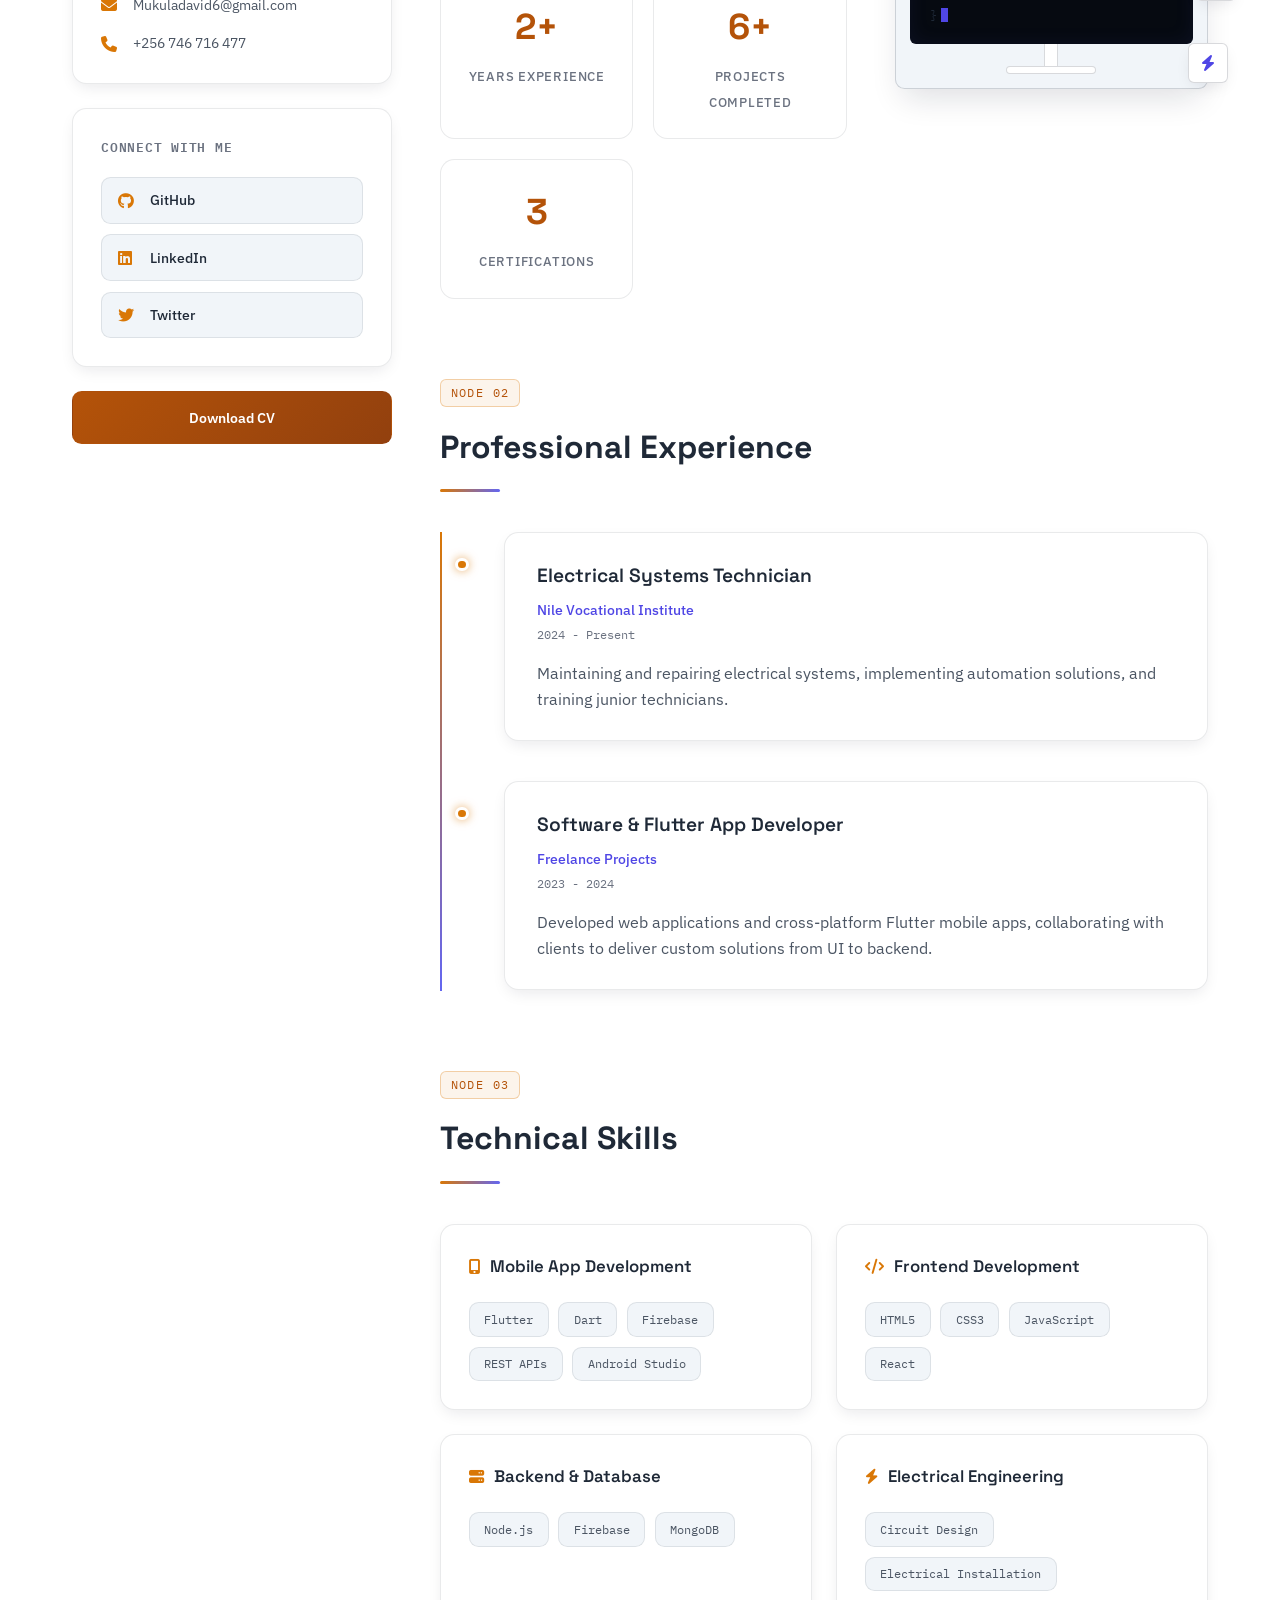
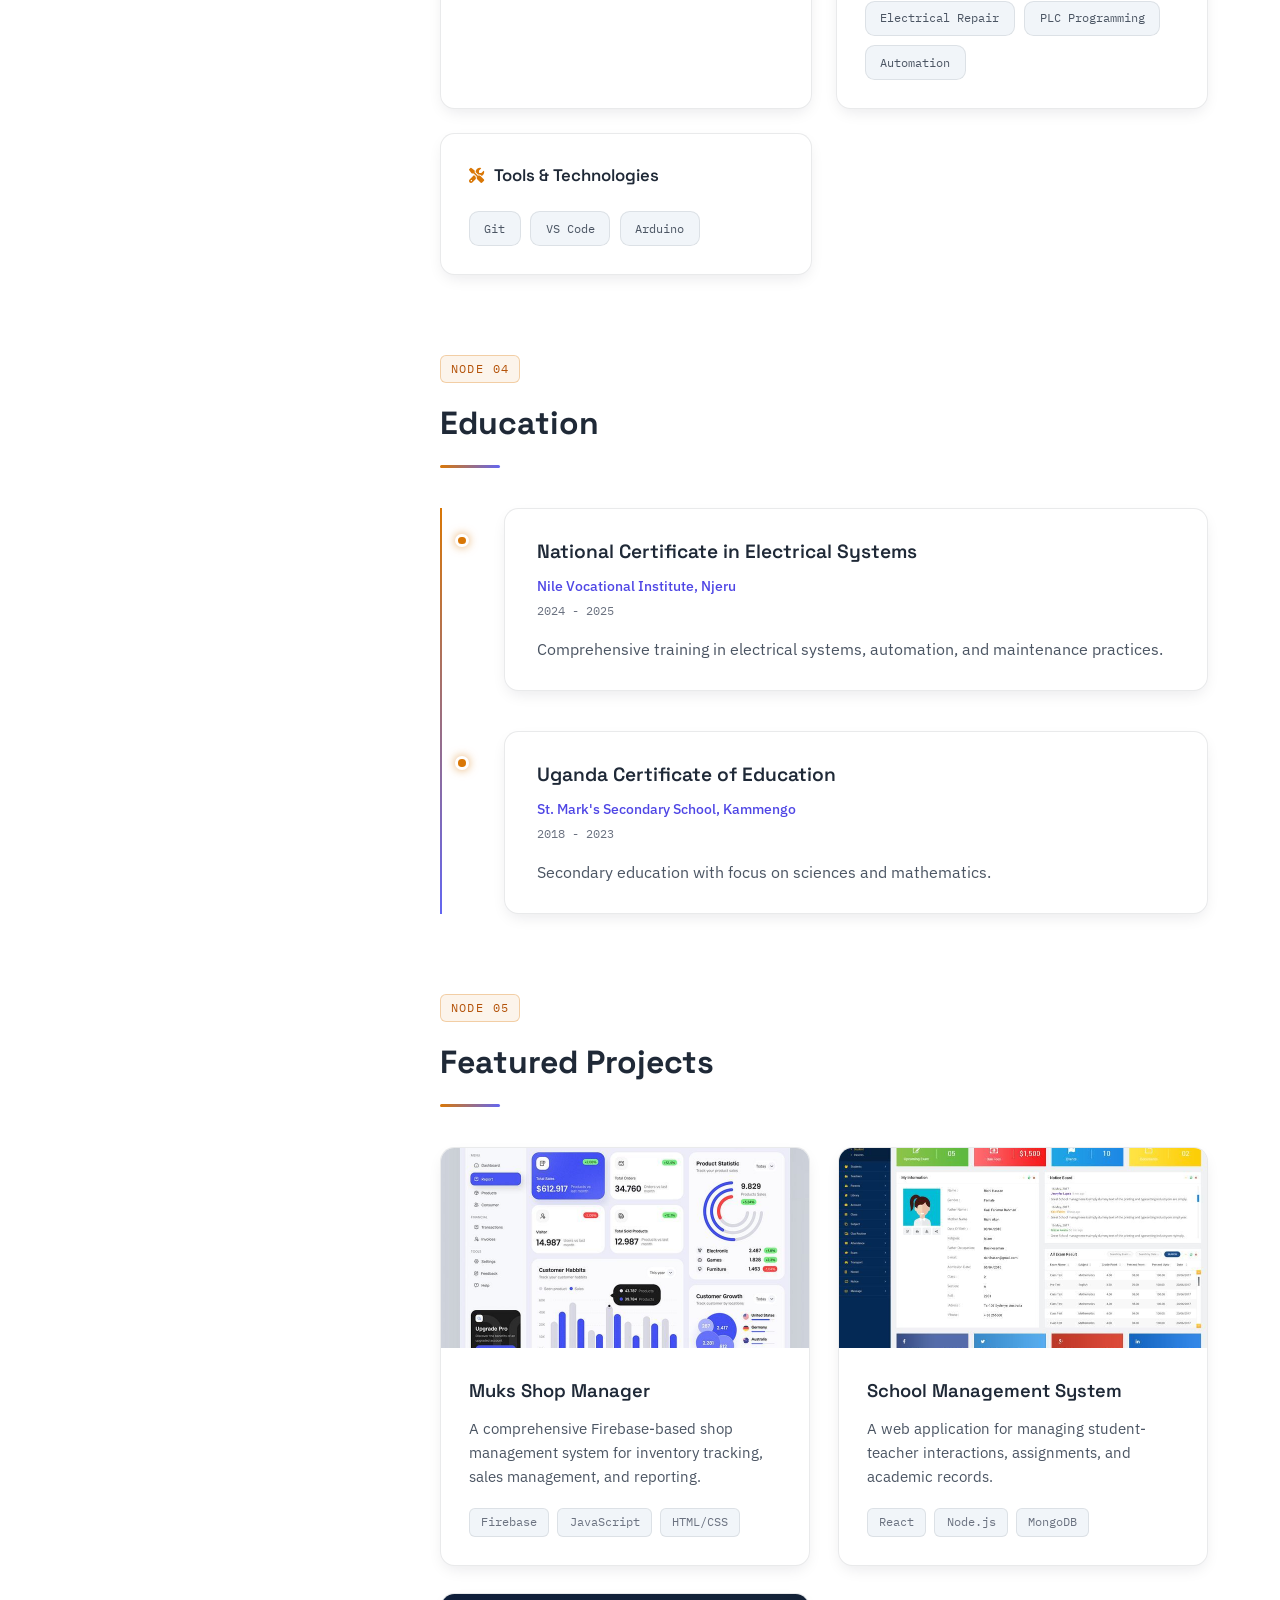
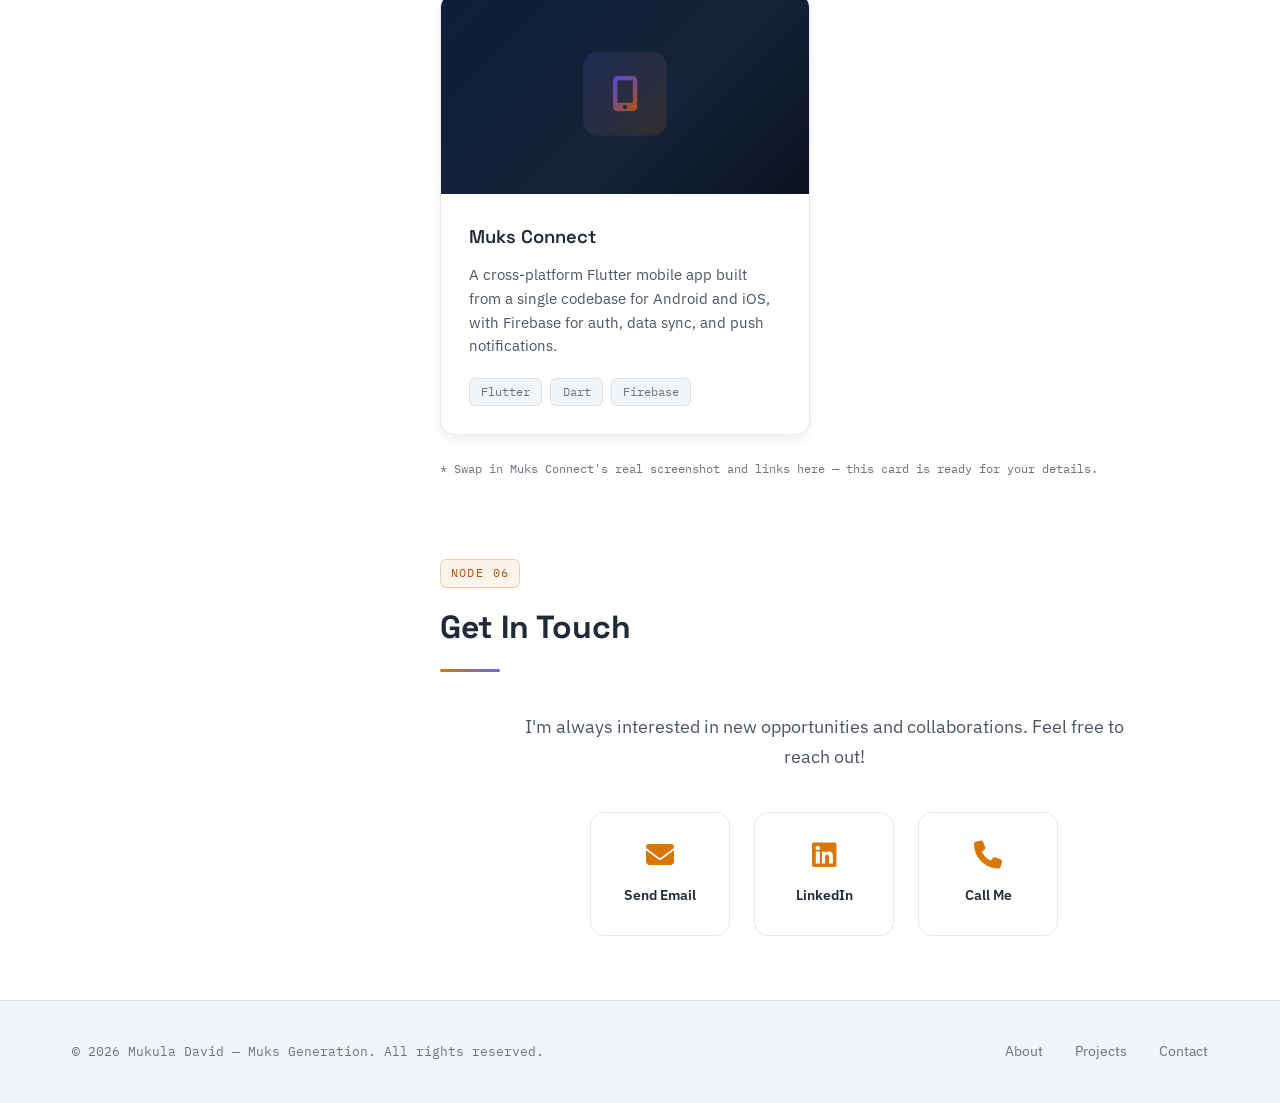
==== commit d8a8c989: "Add files via upload" ====
--- a/index.html
+++ b/index.html
@@ -3,18 +3,150 @@
 <head>
   <meta charset="UTF-8" />
   <meta name="viewport" content="width=device-width, initial-scale=1.0" />
-  <title>Mukula David — Electrical & Software Engineer, Flutter Developer</title>
-  <meta name="description" content="Portfolio of Mukula David, Electrical & Software Engineer specializing in hardware-software integration and Flutter mobile app development.">
+
+  <!-- Primary SEO -->
+  <title>Mukula David | Electrical Engineer & Flutter Developer in Uganda — Muks Generation</title>
+  <meta name="description" content="Mukula David (Muks Generation) is an Electrical Engineer, Web Developer, and Flutter App Developer based in Uganda — offering electrical installation and repair services, web platforms, and mobile apps like Muks Connect.">
+  <meta name="keywords" content="Mukula David, Muks Generation, Electrical Engineer Uganda, Electrical Installation, Electrical Services, Flutter Developer, Web Developer, Mobile App Developer, Muks Connect, Uganda">
+  <meta name="author" content="Mukula David">
+  <meta name="robots" content="index, follow">
+  <link rel="canonical" href="https://muksgeneration.github.io/My-portfolio/">
+  <meta name="theme-color" content="#4F46E5">
+
+  <!-- Open Graph / Facebook -->
+  <meta property="og:type" content="profile">
+  <meta property="og:url" content="https://muksgeneration.github.io/My-portfolio/">
+  <meta property="og:site_name" content="Mukula David — Muks Generation">
+  <meta property="og:title" content="Mukula David | Electrical Engineer & Flutter Developer in Uganda">
+  <meta property="og:description" content="Electrical Engineer, Web Developer, and Flutter App Developer based in Uganda — electrical installation and repair services, web platforms, and mobile apps like Muks Connect.">
+  <meta property="og:image" content="https://muksgeneration.github.io/My-portfolio/og-image.jpg">
+  <meta property="og:image:width" content="1200">
+  <meta property="og:image:height" content="630">
+  <meta property="og:image:alt" content="Mukula David — Electrical Engineer and Flutter Developer, Muks Generation">
+  <meta property="profile:first_name" content="Mukula">
+  <meta property="profile:last_name" content="David">
+
+  <!-- Twitter Card -->
+  <meta name="twitter:card" content="summary_large_image">
+  <meta name="twitter:site" content="@GenerationMuks">
+  <meta name="twitter:title" content="Mukula David | Electrical Engineer & Flutter Developer in Uganda">
+  <meta name="twitter:description" content="Electrical Engineer, Web Developer, and Flutter App Developer based in Uganda — electrical installation and repair services, web platforms, and mobile apps like Muks Connect.">
+  <meta name="twitter:image" content="https://muksgeneration.github.io/My-portfolio/og-image.jpg">
+  <meta name="twitter:image:alt" content="Mukula David — Electrical Engineer and Flutter Developer, Muks Generation">
+
+  <!-- Favicons -->
+  <link rel="icon" href="favicon.ico" sizes="any">
+  <link rel="icon" type="image/png" sizes="16x16" href="icons/favicon-16x16.png">
+  <link rel="icon" type="image/png" sizes="32x32" href="icons/favicon-32x32.png">
+  <link rel="icon" type="image/png" sizes="48x48" href="icons/favicon-48x48.png">
+  <link rel="apple-touch-icon" sizes="180x180" href="icons/apple-touch-icon.png">
+  <link rel="manifest" href="manifest.json">
 
   <!-- Google Fonts -->
   <link rel="preconnect" href="https://fonts.googleapis.com">
   <link rel="preconnect" href="https://fonts.gstatic.com" crossorigin>
-  <link href="https://fonts.googleapis.com/css2?family=Space+Grotesk:wght@400;500;600;700&family=IBM+Plex+Sans:wght@300;400;500;600;700&family=IBM+Plex+Mono:wght@400;500;600&display=swap" rel="stylesheet">
+  <link href="https://fonts.googleapis.com/css2?family=Space+Grotesk:wght@400;500;600;700&amp;family=IBM+Plex+Sans:wght@300;400;500;600;700&amp;family=IBM+Plex+Mono:wght@400;500;600&amp;display=swap" rel="stylesheet">
 
   <!-- Font Awesome -->
   <link rel="stylesheet" href="https://cdnjs.cloudflare.com/ajax/libs/font-awesome/6.5.0/css/all.min.css">
 
-  <link rel="stylesheet" href="style.css" />
+  <link rel="stylesheet" href="style.min.css" />
+
+  <!-- Structured data: Person, WebSite, and Projects -->
+  <script type="application/ld+json">
+  {
+    "@context": "https://schema.org",
+    "@graph": [
+      {
+        "@type": "Person",
+        "@id": "https://muksgeneration.github.io/My-portfolio/#person",
+        "name": "Mukula David",
+        "alternateName": "Muks Generation",
+        "url": "https://muksgeneration.github.io/My-portfolio/",
+        "image": "https://muksgeneration.github.io/My-portfolio/muks.jpg",
+        "jobTitle": "Electrical Engineer & Software Developer",
+        "description": "Electrical Engineer, Web Developer, and Flutter App Developer based in Uganda, offering electrical installation and repair services alongside web and mobile app development.",
+        "email": "mailto:Mukuladavid6@gmail.com",
+        "telephone": "+256746716477",
+        "address": {
+          "@type": "PostalAddress",
+          "addressCountry": "UG"
+        },
+        "worksFor": {
+          "@type": "Organization",
+          "name": "Muks Generation",
+          "url": "https://muksgeneration.github.io/My-portfolio/"
+        },
+        "knowsAbout": [
+          "Electrical Engineering",
+          "Electrical Installation",
+          "Circuit Design",
+          "PLC Programming",
+          "Automation",
+          "Flutter",
+          "Dart",
+          "Mobile App Development",
+          "Web Development",
+          "JavaScript",
+          "Firebase"
+        ],
+        "sameAs": [
+          "https://github.com/MuksGeneration",
+          "https://www.linkedin.com/in/mukula-david-381387304",
+          "https://x.com/GenerationMuks"
+        ]
+      },
+      {
+        "@type": "WebSite",
+        "@id": "https://muksgeneration.github.io/My-portfolio/#website",
+        "url": "https://muksgeneration.github.io/My-portfolio/",
+        "name": "Mukula David Portfolio — Muks Generation",
+        "description": "Portfolio of Mukula David: Electrical Engineer, Web Developer, and Flutter App Developer in Uganda.",
+        "inLanguage": "en",
+        "publisher": { "@id": "https://muksgeneration.github.io/My-portfolio/#person" }
+      },
+      {
+        "@type": "ItemList",
+        "@id": "https://muksgeneration.github.io/My-portfolio/#projects",
+        "name": "Featured Projects by Mukula David",
+        "itemListElement": [
+          {
+            "@type": "ListItem",
+            "position": 1,
+            "item": {
+              "@type": "CreativeWork",
+              "name": "Muks Shop Manager",
+              "description": "A comprehensive Firebase-based shop management system for inventory tracking, sales management, and reporting.",
+              "creator": { "@id": "https://muksgeneration.github.io/My-portfolio/#person" }
+            }
+          },
+          {
+            "@type": "ListItem",
+            "position": 2,
+            "item": {
+              "@type": "CreativeWork",
+              "name": "School Management System",
+              "description": "A web application for managing student-teacher interactions, assignments, and academic records.",
+              "creator": { "@id": "https://muksgeneration.github.io/My-portfolio/#person" }
+            }
+          },
+          {
+            "@type": "ListItem",
+            "position": 3,
+            "item": {
+              "@type": "SoftwareApplication",
+              "name": "Muks Connect",
+              "applicationCategory": "MobileApplication",
+              "operatingSystem": "Android, iOS",
+              "description": "A cross-platform Flutter mobile app built from a single codebase for Android and iOS, with Firebase for auth, data sync, and push notifications.",
+              "creator": { "@id": "https://muksgeneration.github.io/My-portfolio/#person" }
+            }
+          }
+        ]
+      }
+    ]
+  }
+  </script>
 
   <script>
     (function () {
@@ -34,7 +166,7 @@
         <span class="brand-mark">MD</span>
         <span class="brand-text">Mukula David</span>
       </a>
-      <nav class="main-nav">
+      <nav class="main-nav" aria-label="Primary">
         <a href="#about" data-node="N1">About</a>
         <a href="#experience" data-node="N2">Experience</a>
         <a href="#skills" data-node="N3">Skills</a>
@@ -43,9 +175,9 @@
         <a href="#contact" data-node="N6">Contact</a>
       </nav>
       <div class="header-actions">
-        <button class="theme-toggle" id="themeToggle" aria-label="Toggle dark mode">
-          <i class="fa-solid fa-moon theme-icon theme-icon--moon"></i>
-          <i class="fa-solid fa-sun theme-icon theme-icon--sun"></i>
+        <button class="theme-toggle" id="themeToggle" aria-label="Toggle dark mode" aria-pressed="false">
+          <i class="fa-solid fa-moon theme-icon theme-icon--moon" aria-hidden="true"></i>
+          <i class="fa-solid fa-sun theme-icon theme-icon--sun" aria-hidden="true"></i>
         </button>
         <button class="nav-toggle" id="navToggle" aria-label="Toggle navigation" aria-expanded="false">
           <span></span><span></span><span></span>
@@ -70,7 +202,7 @@
           <span class="role-sep">·</span>
           <span class="role-item">Flutter App Developer</span>
         </p>
-        <p class="hero-desc">I connect current to code — building automation hardware, web platforms, and cross‑platform Flutter apps that hold up in the real world.</p>
+        <p class="hero-desc">I'm Mukula David, the Electrical Engineer and Flutter Developer behind Muks Generation — connecting current to code through electrical installation and repair services, web development, and mobile apps like Muks Connect.</p>
         <div class="hero-actions">
           <a href="#projects" class="btn btn-primary">View Projects</a>
           <a href="#" class="btn btn-ghost">Download CV</a>
@@ -83,7 +215,7 @@
           <span class="chip-pin chip-pin--b"></span>
           <span class="chip-pin chip-pin--l"></span>
           <div class="chip-ring"></div>
-          <img src="muks.jpg" alt="Mukula David" class="hero-photo">
+          <img src="muks.jpg" alt="Mukula David, Electrical Engineer and Flutter Developer at Muks Generation, Uganda" class="hero-photo" width="700" height="803" fetchpriority="high">
         </div>
       </div>
     </div>
@@ -113,39 +245,39 @@
     <aside class="sidebar">
       <div class="profile tilt-card">
         <div class="profile-image">
-          <img src="muks.jpg" alt="Mukula David">
-          <div class="status-indicator"></div>
+          <img src="muks.jpg" alt="Mukula David, Electrical Engineer and Flutter App Developer, Uganda" width="700" height="803" loading="lazy">
+          <div class="status-indicator" aria-hidden="true"></div>
         </div>
         <h2>Mukula David</h2>
-        <p>Electrical & Software Engineer</p>
-        <p class="role-tag"><i class="fa-solid fa-mobile-screen-button"></i> Flutter App Developer</p>
-        <p class="location"><i class="fa-solid fa-location-dot"></i> Uganda</p>
+        <p>Electrical & Software Engineer — Muks Generation</p>
+        <p class="role-tag"><i class="fa-solid fa-mobile-screen-button" aria-hidden="true"></i> Flutter App Developer</p>
+        <p class="location"><i class="fa-solid fa-location-dot" aria-hidden="true"></i> Uganda</p>
       </div>
 
       <div class="contact-info">
         <h3>Contact Information</h3>
         <div class="contact-item">
-          <i class="fa-solid fa-envelope"></i>
+          <i class="fa-solid fa-envelope" aria-hidden="true"></i>
           <a href="mailto:Mukuladavid6@gmail.com">Mukuladavid6@gmail.com</a>
         </div>
         <div class="contact-item">
-          <i class="fa-solid fa-phone"></i>
+          <i class="fa-solid fa-phone" aria-hidden="true"></i>
           <a href="tel:+256746716477">+256 746 716 477</a>
         </div>
       </div>
 
       <div class="social-links">
         <h3>Connect With Me</h3>
-        <a href="https://github.com/MuksGeneration" class="social-link">
-          <i class="fa-brands fa-github"></i>
+        <a href="https://github.com/MuksGeneration" class="social-link" target="_blank" rel="noopener noreferrer">
+          <i class="fa-brands fa-github" aria-hidden="true"></i>
           <span>GitHub</span>
         </a>
-        <a href="https://www.linkedin.com/in/mukula-david-381387304" class="social-link">
-          <i class="fa-brands fa-linkedin"></i>
+        <a href="https://www.linkedin.com/in/mukula-david-381387304" class="social-link" target="_blank" rel="noopener noreferrer">
+          <i class="fa-brands fa-linkedin" aria-hidden="true"></i>
           <span>LinkedIn</span>
         </a>
-        <a href="https://x.com/GenerationMuks" class="social-link">
-          <i class="fa-brands fa-twitter"></i>
+        <a href="https://x.com/GenerationMuks" class="social-link" target="_blank" rel="noopener noreferrer">
+          <i class="fa-brands fa-twitter" aria-hidden="true"></i>
           <span>Twitter</span>
         </a>
       </div>
@@ -164,7 +296,7 @@
         </div>
         <div class="about-content">
           <div class="about-text">
-            <p>I specialize in Electrical Engineering and Software Systems, building practical solutions that bridge hardware and software. Alongside that, I design and build <strong>Flutter mobile apps</strong> — taking the same systems-thinking from circuits and backends into fast, cross-platform apps for Android and iOS. I care about efficient systems that make a real-world impact.</p>
+            <p>I'm an <strong>Electrical Engineer</strong> based in <strong>Uganda</strong>, specializing in electrical installation, repair, and automation, alongside Software Systems that bridge hardware and code. Alongside that, I design and build <strong>Flutter mobile apps</strong> — taking the same systems-thinking from circuits and backends into fast, cross-platform apps for Android and iOS, like Muks Connect. I care about efficient systems that make a real-world impact.</p>
             <div class="stats">
               <div class="stat">
                 <span class="stat-number">2+</span>
@@ -238,7 +370,7 @@
         </div>
         <div class="skills-grid">
           <div class="skill-category tilt-card">
-            <h3><i class="fa-solid fa-mobile-screen-button"></i> Mobile App Development</h3>
+            <h3><i class="fa-solid fa-mobile-screen-button" aria-hidden="true"></i> Mobile App Development</h3>
             <div class="skill-tags">
               <span class="skill-tag">Flutter</span>
               <span class="skill-tag">Dart</span>
@@ -248,7 +380,7 @@
             </div>
           </div>
           <div class="skill-category tilt-card">
-            <h3><i class="fa-solid fa-code"></i> Frontend Development</h3>
+            <h3><i class="fa-solid fa-code" aria-hidden="true"></i> Frontend Development</h3>
             <div class="skill-tags">
               <span class="skill-tag">HTML5</span>
               <span class="skill-tag">CSS3</span>
@@ -257,7 +389,7 @@
             </div>
           </div>
           <div class="skill-category tilt-card">
-            <h3><i class="fa-solid fa-server"></i> Backend & Database</h3>
+            <h3><i class="fa-solid fa-server" aria-hidden="true"></i> Backend & Database</h3>
             <div class="skill-tags">
               <span class="skill-tag">Node.js</span>
               <span class="skill-tag">Firebase</span>
@@ -265,15 +397,17 @@
             </div>
           </div>
           <div class="skill-category tilt-card">
-            <h3><i class="fa-solid fa-bolt"></i> Electrical Engineering</h3>
+            <h3><i class="fa-solid fa-bolt" aria-hidden="true"></i> Electrical Engineering</h3>
             <div class="skill-tags">
               <span class="skill-tag">Circuit Design</span>
+              <span class="skill-tag">Electrical Installation</span>
+              <span class="skill-tag">Electrical Repair</span>
               <span class="skill-tag">PLC Programming</span>
               <span class="skill-tag">Automation</span>
             </div>
           </div>
           <div class="skill-category tilt-card">
-            <h3><i class="fa-solid fa-screwdriver-wrench"></i> Tools & Technologies</h3>
+            <h3><i class="fa-solid fa-screwdriver-wrench" aria-hidden="true"></i> Tools & Technologies</h3>
             <div class="skill-tags">
               <span class="skill-tag">Git</span>
               <span class="skill-tag">VS Code</span>
@@ -320,11 +454,11 @@
         <div class="projects-grid">
           <div class="project-card tilt-card">
             <div class="project-image">
-              <img src="shop.jpg" alt="Muks Shop Manager">
+              <img src="shop.jpg" alt="Muks Shop Manager dashboard — Firebase-based inventory and sales management system" width="736" height="552" loading="lazy">
               <div class="project-overlay">
                 <div class="project-links">
-                  <a href="#" class="project-link"><i class="fa-solid fa-external-link-alt"></i></a>
-                  <a href="#" class="project-link"><i class="fa-brands fa-github"></i></a>
+                  <a href="#" class="project-link" aria-label="View Muks Shop Manager live demo" target="_blank" rel="noopener noreferrer"><i class="fa-solid fa-external-link-alt" aria-hidden="true"></i></a>
+                  <a href="#" class="project-link" aria-label="View Muks Shop Manager source on GitHub" target="_blank" rel="noopener noreferrer"><i class="fa-brands fa-github" aria-hidden="true"></i></a>
                 </div>
               </div>
             </div>
@@ -341,11 +475,11 @@
 
           <div class="project-card tilt-card">
             <div class="project-image">
-              <img src="School.jpg" alt="School Management System">
+              <img src="School.jpg" alt="School Management System interface for student records and assignments" width="735" height="532" loading="lazy">
               <div class="project-overlay">
                 <div class="project-links">
-                  <a href="#" class="project-link"><i class="fa-solid fa-external-link-alt"></i></a>
-                  <a href="#" class="project-link"><i class="fa-brands fa-github"></i></a>
+                  <a href="#" class="project-link" aria-label="View School Management System live demo" target="_blank" rel="noopener noreferrer"><i class="fa-solid fa-external-link-alt" aria-hidden="true"></i></a>
+                  <a href="#" class="project-link" aria-label="View School Management System source on GitHub" target="_blank" rel="noopener noreferrer"><i class="fa-brands fa-github" aria-hidden="true"></i></a>
                 </div>
               </div>
             </div>
@@ -363,18 +497,18 @@
           <div class="project-card tilt-card">
             <div class="project-image project-image--icon">
               <div class="flutter-icon-panel">
-                <i class="fa-solid fa-mobile-screen-button"></i>
+                <i class="fa-solid fa-mobile-screen-button" aria-hidden="true"></i>
               </div>
               <div class="project-overlay">
                 <div class="project-links">
-                  <a href="#" class="project-link"><i class="fa-solid fa-external-link-alt"></i></a>
-                  <a href="#" class="project-link"><i class="fa-brands fa-github"></i></a>
+                  <a href="#" class="project-link" aria-label="View Muks Connect live demo" target="_blank" rel="noopener noreferrer"><i class="fa-solid fa-external-link-alt" aria-hidden="true"></i></a>
+                  <a href="#" class="project-link" aria-label="View Muks Connect source on GitHub" target="_blank" rel="noopener noreferrer"><i class="fa-brands fa-github" aria-hidden="true"></i></a>
                 </div>
               </div>
             </div>
             <div class="project-content">
-              <h3>Cross-Platform Flutter App</h3>
-              <p>A Flutter & Dart mobile app built from a single codebase for Android and iOS, with Firebase for auth, data sync, and push notifications.</p>
+              <h3>Muks Connect</h3>
+              <p>A cross-platform Flutter mobile app built from a single codebase for Android and iOS, with Firebase for auth, data sync, and push notifications.</p>
               <div class="project-tech">
                 <span class="tech-tag">Flutter</span>
                 <span class="tech-tag">Dart</span>
@@ -383,7 +517,7 @@
             </div>
           </div>
         </div>
-        <p class="project-note">* Swap in your real Flutter app's name, screenshot, and links here — this card is a placeholder ready for your details.</p>
+        <p class="project-note">* Swap in Muks Connect's real screenshot and links here — this card is ready for your details.</p>
       </section>
 
       <section id="contact" class="section fade-in">
@@ -396,15 +530,15 @@
           <p>I'm always interested in new opportunities and collaborations. Feel free to reach out!</p>
           <div class="contact-methods">
             <a href="mailto:Mukuladavid6@gmail.com" class="contact-method">
-              <i class="fa-solid fa-envelope"></i>
+              <i class="fa-solid fa-envelope" aria-hidden="true"></i>
               <span>Send Email</span>
             </a>
-            <a href="https://www.linkedin.com/in/mukula-david-381387304" class="contact-method">
-              <i class="fa-brands fa-linkedin"></i>
+            <a href="https://www.linkedin.com/in/mukula-david-381387304" class="contact-method" target="_blank" rel="noopener noreferrer">
+              <i class="fa-brands fa-linkedin" aria-hidden="true"></i>
               <span>LinkedIn</span>
             </a>
             <a href="tel:+256746716477" class="contact-method">
-              <i class="fa-solid fa-phone"></i>
+              <i class="fa-solid fa-phone" aria-hidden="true"></i>
               <span>Call Me</span>
             </a>
           </div>
@@ -416,7 +550,7 @@
 
   <footer class="footer">
     <div class="container">
-      <p>&copy; 2026 Mukula David. All rights reserved.</p>
+      <p>&copy; 2026 Mukula David — Muks Generation. All rights reserved.</p>
       <div class="footer-links">
         <a href="#about">About</a>
         <a href="#projects">Projects</a>
@@ -425,8 +559,8 @@
     </div>
   </footer>
 
-  <script src="three.min.js"></script>
-  <script src="script.js"></script>
+  <script src="three.min.js" defer></script>
+  <script src="script.min.js" defer></script>
 
 </body>
 </html>
--- a/style.min.css
+++ b/style.min.css
@@ -0,0 +1 @@
+@keyframes pulseDot{0%{box-shadow:0 0 0 0 rgba(var(--indigo-bright-rgb),.55)}70%{box-shadow:0 0 0 10px rgba(var(--indigo-bright-rgb),0)}to{box-shadow:0 0 0 0 rgba(var(--indigo-bright-rgb),0)}}@keyframes scrollLine{0%{top:-100%}to{top:100%}}@keyframes chipRingSpin{0%{transform:rotate(0deg)}to{transform:rotate(360deg)}}@keyframes pcbFlow{to{stroke-dashoffset:-240}}@keyframes pcbNodePulse{0%,to{opacity:.5;r:3}50%{opacity:1;r:4.5}}@keyframes computerFloat{0%,to{transform:translateY(0)}50%{transform:translateY(-10px)}}@keyframes codeLineIn{0%{opacity:0;transform:translateY(4px)}to{opacity:1;transform:translateY(0)}}@keyframes cursorBlink{0%,50%{opacity:1}51%,to{opacity:0}}@keyframes chipBob{0%,to{transform:translateY(0) rotate(0deg)}50%{transform:translateY(-8px) rotate(-4deg)}}:root{--bg:#FFFFFF;--bg-elevated:#F8FAFC;--bg-panel:#FFFFFF;--bg-panel-2:#F1F5F9;--bg-hero:#F3F4FD;--hero-gradient-start:#E7E9FC;--amber:#D97706;--amber-bright:#B45309;--amber-fill-a:#B45309;--amber-fill-b:#92400E;--indigo:#6366F1;--indigo-bright:#4F46E5;--amber-rgb:217, 119, 6;--indigo-rgb:99, 102, 241;--indigo-bright-rgb:79, 70, 229;--text-primary:#1F2937;--text-secondary:#4B5563;--text-muted:#6B7280;--line:rgba(15, 23, 42, 0.09);--line-bright:rgba(15, 23, 42, 0.16);--header-bg:rgba(255, 255, 255, 0.78);--hero-scrim-a:rgba(255, 255, 255, 0);--hero-scrim-b:rgba(255, 255, 255, 0.6);--hero-title-from:var(--text-primary);--badge-text:#FFFFFF;--overlay-bg:rgba(17, 24, 39, 0.75);--shadow-sm:0 1px 2px 0 rgb(15 23 42 / 0.06);--shadow-md:0 6px 16px -4px rgb(15 23 42 / 0.1);--shadow-lg:0 16px 32px -8px rgb(15 23 42 / 0.14);--shadow-glow-amber:0 0 0 1px rgba(var(--amber-rgb), 0.25), 0 8px 24px -6px rgba(var(--amber-rgb), 0.25);--shadow-glow-indigo:0 0 0 1px rgba(var(--indigo-rgb), 0.25), 0 8px 24px -6px rgba(var(--indigo-rgb), 0.2);--radius-sm:0.375rem;--radius-md:0.6rem;--radius-lg:0.9rem;--radius-xl:1.25rem;--transition:all 0.3s cubic-bezier(0.4, 0, 0.2, 1);--font-display:'Space Grotesk', 'IBM Plex Sans', sans-serif;--font-body:'IBM Plex Sans', -apple-system, BlinkMacSystemFont, 'Segoe UI', sans-serif;--font-mono:'IBM Plex Mono', ui-monospace, SFMono-Regular, monospace}[data-theme=dark]{--bg:#0A0E17;--bg-elevated:#111827;--bg-panel:#141C2E;--bg-panel-2:#0F1622;--bg-hero:#070B12;--hero-gradient-start:#14203A;--amber:#F59E0B;--amber-bright:#FBBF24;--amber-fill-a:#F59E0B;--amber-fill-b:#FBBF24;--indigo:#818CF8;--indigo-bright:#A5B4FC;--amber-rgb:245, 158, 11;--indigo-rgb:129, 140, 248;--indigo-bright-rgb:165, 180, 252;--text-primary:#EAF1F8;--text-secondary:#A6B4C6;--text-muted:#66748A;--line:rgba(255, 255, 255, 0.08);--line-bright:rgba(255, 255, 255, 0.16);--header-bg:rgba(10, 14, 23, 0.72);--hero-scrim-a:rgba(7, 11, 18, 0.15);--hero-scrim-b:rgba(7, 11, 18, 0.55);--hero-title-from:#FFFFFF;--badge-text:#0A0E17;--overlay-bg:rgba(7, 11, 18, 0.78);--shadow-sm:0 1px 2px 0 rgb(0 0 0 / 0.3);--shadow-md:0 6px 16px -4px rgb(0 0 0 / 0.45);--shadow-lg:0 16px 32px -8px rgb(0 0 0 / 0.5)}.header,.skill-tag,.social-link,.tech-tag,body{transition:background-color .35s ease,border-color .35s ease,color .35s ease,box-shadow .35s ease}*{margin:0;padding:0;box-sizing:border-box}html{scroll-behavior:smooth}body{font-family:var(--font-body);line-height:1.6;color:var(--text-primary);background:var(--bg);min-height:100vh;overflow-x:hidden}a{color:inherit}a:focus-visible,button:focus-visible{outline:2px solid var(--indigo);outline-offset:3px;border-radius:var(--radius-sm)}.container{max-width:1200px;margin:0 auto;padding:0 2rem}.circuit-backdrop{position:fixed;inset:0;z-index:-1;pointer-events:none;background-image:linear-gradient(var(--line) 1px,transparent 1px),linear-gradient(90deg,var(--line) 1px,transparent 1px);background-size:64px 64px;opacity:.35;mask-image:radial-gradient(ellipse 80% 60%at 50%0,#000 0,transparent 75%)}.header{position:sticky;top:0;z-index:100;background:var(--header-bg);backdrop-filter:blur(10px);-webkit-backdrop-filter:blur(10px);border-bottom:1px solid var(--line);transition:var(--transition)}.brand,.header .container{display:flex;align-items:center}.header .container{padding:1.1rem 2rem;justify-content:space-between;gap:1rem}.brand{gap:.75rem;text-decoration:none}.brand-mark,.main-nav a{font-family:var(--font-mono)}.brand-mark{font-size:.85rem;font-weight:600;color:var(--badge-text);background:linear-gradient(135deg,var(--amber-fill-a),var(--amber-fill-b));width:36px;height:36px;border-radius:var(--radius-sm);display:flex;align-items:center;justify-content:center;letter-spacing:.02em}.brand-text{font-family:var(--font-display);font-size:1.1rem;font-weight:600;color:var(--text-primary)}.header-actions,.main-nav{display:flex;gap:2rem;align-items:center}.header-actions{gap:.75rem}.main-nav a{color:var(--text-secondary);text-decoration:none;font-weight:500;font-size:.8rem;letter-spacing:.03em;text-transform:uppercase;transition:var(--transition);position:relative;padding-bottom:.35rem}.main-nav a::before{content:attr(data-node);color:var(--amber-bright);margin-right:.4rem;opacity:.7}.contact-item a:hover,.main-nav a.active,.main-nav a:hover{color:var(--indigo-bright)}.main-nav a::after,.nav-toggle span{height:2px;transition:var(--transition)}.main-nav a::after{content:"";position:absolute;bottom:0;left:0;width:0;background:linear-gradient(90deg,var(--amber),var(--indigo))}.main-nav a.active::after,.main-nav a:hover::after{width:100%}.nav-toggle{display:none;flex-direction:column;gap:5px;background:0 0;border:0;cursor:pointer;padding:.5rem}.nav-toggle span{width:22px;background:var(--text-primary)}.theme-toggle{position:relative;width:42px;height:42px;border-radius:50%;border:1px solid var(--line-bright);background:var(--bg-panel-2);cursor:pointer;display:flex;align-items:center;justify-content:center;flex-shrink:0;transition:var(--transition)}.theme-toggle:hover{border-color:var(--indigo);transform:translateY(-1px)}.theme-icon{position:absolute;font-size:1rem;transition:opacity .25s ease,transform .4s ease}.theme-icon--moon{color:var(--indigo-bright);opacity:1;transform:scale(1) rotate(0deg)}.theme-icon--sun{color:var(--amber-bright);opacity:0;transform:scale(.4) rotate(-90deg)}[data-theme=dark] .theme-icon--moon{opacity:0;transform:scale(.4) rotate(90deg)}[data-theme=dark] .theme-icon--sun{opacity:1;transform:scale(1) rotate(0deg)}.hero{position:relative;min-height:100vh;display:flex;align-items:center;justify-content:center;overflow:hidden;background:radial-gradient(ellipse 120% 80%at 50% -10%,var(--hero-gradient-start) 0%,var(--bg-hero) 60%)}.hero-canvas,.scroll-line i{position:absolute;width:100%;height:100%}.hero-canvas{inset:0;display:block}.hero-scrim{position:absolute;inset:0;background:linear-gradient(180deg,var(--hero-scrim-a) 0%,var(--hero-scrim-b) 70%,var(--bg) 100%);pointer-events:none}.hero-content{position:relative;z-index:2;display:grid;grid-template-columns:1.15fr .85fr;align-items:center;gap:3rem;max-width:1080px;text-align:left}.hero-text{max-width:560px}.hero-eyebrow{display:inline-flex;align-items:center;gap:.6rem;font-family:var(--font-mono);font-size:.8rem;letter-spacing:.05em;color:var(--indigo-bright);border:1px solid var(--line-bright);background:rgba(var(--indigo-rgb),.06);padding:.4rem .9rem;border-radius:999px;margin-bottom:1.75rem}.pulse-dot{width:8px;height:8px;border-radius:50%;background:var(--indigo-bright);box-shadow:0 0 0 0 rgba(var(--indigo-bright-rgb),.7);animation:pulseDot 2s infinite}.hero-title{font-family:var(--font-display);font-size:clamp(2.75rem,7vw,5rem);font-weight:700;letter-spacing:-.02em;line-height:1.05;margin-bottom:1.25rem;background:linear-gradient(135deg,var(--hero-title-from) 30%,var(--indigo-bright) 100%);-webkit-background-clip:text;background-clip:text;color:transparent}.hero-role{font-family:var(--font-mono);font-size:clamp(.85rem,1.6vw,1.05rem);color:var(--amber-bright);letter-spacing:.02em;margin-bottom:1.5rem}.role-sep{color:var(--text-muted);margin:0 .5rem}.hero-desc{font-size:1.1rem;color:var(--text-secondary);max-width:500px;margin:0 0 2.5rem;line-height:1.7}.hero-actions{display:flex;gap:1rem;justify-content:flex-start;flex-wrap:wrap}.scroll-cue{position:absolute;bottom:2.25rem;left:50%;transform:translateX(-50%);z-index:2;display:flex;flex-direction:column;align-items:center;gap:.6rem;color:var(--text-muted);font-family:var(--font-mono);font-size:.7rem;letter-spacing:.15em;text-transform:uppercase}.scroll-line{width:1px;height:36px;background:var(--line-bright);position:relative;overflow:hidden}.scroll-line i{top:-100%;left:0;background:linear-gradient(180deg,transparent,var(--indigo-bright));animation:scrollLine 1.8s infinite}.chip-socket,.hero-photo-wrap{display:flex;justify-content:center;align-items:center}.chip-socket{position:relative;width:clamp(190px,22vw,260px);height:clamp(190px,22vw,260px)}.chip-ring,.chip-ring::before{position:absolute;border-radius:30%}.chip-ring{inset:-14px;border:2px dashed rgba(var(--indigo-rgb),.35);animation:chipRingSpin 18s linear infinite}.chip-ring::before{content:"";inset:10px;border:1px solid rgba(var(--amber-rgb),.3)}.hero-photo{width:100%;height:100%;object-fit:cover;border-radius:28%;border:3px solid var(--bg-panel-2);box-shadow:0 0 0 4px rgba(var(--amber-rgb),.25),0 0 40px rgba(var(--indigo-rgb),.2),var(--shadow-lg);position:relative;z-index:2}.chip-pin{position:absolute;z-index:1;background:linear-gradient(90deg,var(--amber),var(--indigo));opacity:.8}.chip-pin--b,.chip-pin--t{width:3px;height:22px;left:50%;transform:translateX(-50%)}.chip-pin--t{top:-30px}.chip-pin--b{bottom:-30px}.chip-pin--l,.chip-pin--r{height:3px;width:22px;top:50%;transform:translateY(-50%)}.chip-pin--l{left:-30px}.chip-pin--r{right:-30px}.pcb-divider{background:var(--bg);line-height:0}.pcb-divider-svg{width:100%;height:70px;display:block}.pcb-trace{fill:none;stroke-width:1.5;stroke-linecap:round;stroke-linejoin:round;stroke-dasharray:14 10;animation:pcbFlow 6s linear infinite}.pcb-trace--1{stroke:rgba(var(--amber-rgb),.55);animation-duration:5s}.pcb-trace--2{stroke:rgba(var(--indigo-rgb),.5);animation-duration:7s;animation-direction:reverse}.pcb-trace--3{stroke:rgba(var(--amber-rgb),.3);animation-duration:9s}.pcb-node{fill:var(--indigo-bright);filter:drop-shadow(0 0 4px rgba(var(--indigo-bright-rgb),.8));animation:pcbNodePulse 2.4s ease-in-out infinite}.pcb-node:nth-child(5){animation-delay:.4s}.pcb-node:nth-child(6){animation-delay:.8s}.pcb-node:nth-child(7){animation-delay:1.2s}.pcb-node:nth-child(8){animation-delay:1.6s}.btn,.profile img{transition:var(--transition)}.btn{display:inline-flex;align-items:center;justify-content:center;padding:.85rem 1.9rem;border-radius:var(--radius-md);text-decoration:none;font-weight:600;font-size:.9rem;cursor:pointer;border:1px solid transparent}.btn-primary{background:linear-gradient(135deg,var(--amber-fill-a),var(--amber-fill-b));color:var(--badge-text)}.btn-primary:hover{transform:translateY(-2px);box-shadow:var(--shadow-glow-amber)}.btn-ghost,.profile h2{color:var(--text-primary)}.btn-ghost{background:0 0;border-color:var(--line-bright)}.btn-ghost:hover{border-color:var(--indigo);color:var(--indigo-bright);transform:translateY(-2px)}.main-container{display:grid;grid-template-columns:320px 1fr;max-width:1200px;margin:0 auto;gap:3rem;padding:4rem 2rem}.sidebar{position:sticky;top:6rem;height:fit-content}.contact-info,.profile,.project-card,.skill-category,.social-links,.timeline-content{background:var(--bg-panel);border:1px solid var(--line)}.profile{padding:2rem;border-radius:var(--radius-lg);box-shadow:var(--shadow-md);text-align:center;margin-bottom:1.5rem;transform-style:preserve-3d;will-change:transform}.profile-image{position:relative;display:inline-block;margin-bottom:1.5rem}.profile img{width:120px;height:120px;border-radius:50%;object-fit:cover;border:3px solid var(--bg-panel-2);box-shadow:0 0 0 3px rgba(var(--amber-rgb),.35)}.status-indicator{position:absolute;bottom:8px;right:8px;width:16px;height:16px;background:var(--indigo);border:3px solid var(--bg-panel);border-radius:50%;box-shadow:0 0 8px var(--indigo)}.profile h2{font-family:var(--font-display);font-size:1.4rem;font-weight:600;margin-bottom:.4rem}.profile p{color:var(--text-secondary);font-weight:500;margin-bottom:.4rem}.role-tag{display:inline-flex;align-items:center;gap:.4rem;font-family:var(--font-mono);font-size:.75rem;color:var(--indigo-bright);background:rgba(var(--indigo-rgb),.08);border:1px solid rgba(var(--indigo-rgb),.25);padding:.3rem .7rem;border-radius:999px;margin-bottom:.75rem!important}.location{color:var(--text-muted);font-size:.85rem}.location i{margin-right:.5rem;color:var(--amber)}.contact-info,.social-links{padding:1.75rem;border-radius:var(--radius-lg);box-shadow:var(--shadow-md);margin-bottom:1.5rem}.contact-info h3,.social-links h3{font-family:var(--font-mono);font-size:.8rem;text-transform:uppercase;letter-spacing:.06em;font-weight:600;margin-bottom:1.25rem;color:var(--text-muted)}.contact-item{display:flex;align-items:center;margin-bottom:1rem}.contact-item:last-child,.social-link:last-child{margin-bottom:0}.contact-item a,.social-link{text-decoration:none;transition:var(--transition)}.contact-item a{color:var(--text-secondary);font-size:.875rem}.social-link{display:flex;align-items:center;padding:.7rem 1rem;background:var(--bg-panel-2);border:1px solid var(--line);border-radius:var(--radius-md);margin-bottom:.65rem;color:var(--text-primary)}.social-link:hover{border-color:var(--amber);background:rgba(var(--amber-rgb),.08);transform:translateX(4px)}.contact-item i,.social-link i{width:20px;margin-right:.75rem;font-size:1rem;color:var(--amber)}.social-link span{font-weight:500;font-size:.875rem}.download-cv{text-align:center}.download-cv .btn{width:100%}main{min-height:100vh}.section{margin-bottom:5rem}.section:last-child,.timeline-item:last-child{margin-bottom:0}.section-header{margin-bottom:2.5rem}.node-tag{display:inline-block;font-family:var(--font-mono);font-size:.72rem;letter-spacing:.12em;color:var(--amber-bright);background:rgba(var(--amber-rgb),.08);border:1px solid rgba(var(--amber-rgb),.3);padding:.25rem .6rem;border-radius:var(--radius-sm);margin-bottom:.9rem}.section-header h2{font-family:var(--font-display);font-size:2rem;font-weight:700;color:var(--text-primary);margin-bottom:1rem}.section-divider{width:60px;height:3px;background:linear-gradient(90deg,var(--amber),var(--indigo));border-radius:2px}.about-content{display:grid;grid-template-columns:1.3fr 1fr;gap:3rem;align-items:center}.about-content p{font-size:1.1rem;line-height:1.75;color:var(--text-secondary);margin-bottom:2rem;max-width:640px}.about-content strong{color:var(--indigo-bright);font-weight:600}.stats{display:grid;grid-template-columns:repeat(auto-fit,minmax(150px,1fr));gap:1.25rem}.about-visual{display:flex;justify-content:center}.computer-illustration{position:relative;width:100%;max-width:340px;animation:computerFloat 5s ease-in-out infinite}.computer-monitor{background:var(--bg-panel-2);border:1px solid var(--line-bright);border-radius:var(--radius-md);padding:.9rem;box-shadow:var(--shadow-lg)}.monitor-screen{background:#060a11;border-radius:6px;padding:1.1rem 1.2rem;font-family:var(--font-mono);font-size:.78rem;line-height:1.9;min-height:150px;box-shadow:inset 0 0 20px rgba(var(--indigo-rgb),.08);overflow:hidden}.code-line{white-space:pre;opacity:0;animation:codeLineIn .5s ease forwards}.code-line--1{animation-delay:.2s}.code-line--2{animation-delay:.7s}.code-line--3{animation-delay:1.2s}.code-line--4{animation-delay:1.7s}.code-line--5{animation-delay:2.2s}.code-dim{color:var(--text-muted)}.code-indigo,.footer-links a:hover{color:var(--indigo-bright)}.code-amber{color:var(--amber-bright)}.code-cursor{display:inline-block;width:7px;height:14px;background:var(--indigo-bright);margin-left:4px;vertical-align:middle;animation:cursorBlink 1s step-end infinite}.monitor-stand{width:14px;height:22px;background:var(--bg-panel);margin:0 auto;border-left:1px solid var(--line-bright);border-right:1px solid var(--line-bright)}.floating-chip,.monitor-base{background:var(--bg-panel);border:1px solid var(--line-bright)}.monitor-base{width:90px;height:8px;border-radius:4px;margin:0 auto}.floating-chip{position:absolute;width:40px;height:40px;border-radius:var(--radius-sm);display:flex;align-items:center;justify-content:center;font-size:1rem;box-shadow:var(--shadow-md);animation:chipBob 4s ease-in-out infinite}.floating-chip--1{top:-14px;left:-18px;color:var(--amber-bright);animation-delay:0s}.floating-chip--2{bottom:6px;right:-20px;color:var(--indigo-bright);animation-delay:1.3s}.floating-chip--3{top:40%;right:-28px;color:var(--indigo-bright);animation-delay:2.6s}.stat{text-align:center;padding:1.5rem;background:var(--bg-panel);border:1px solid var(--line);border-radius:var(--radius-lg)}.stat-number{display:block;font-family:var(--font-display);font-size:2.25rem;font-weight:700;color:var(--amber-bright);margin-bottom:.4rem}.stat-label{font-size:.8rem;color:var(--text-muted);font-weight:500;text-transform:uppercase;letter-spacing:.06em}.education-timeline,.experience-timeline,.timeline-item{position:relative;padding-left:2rem}.education-timeline::before,.experience-timeline::before{content:"";position:absolute;left:0;top:0;bottom:0;width:2px;background:linear-gradient(to bottom,var(--amber),var(--indigo))}.timeline-item{margin-bottom:2.5rem}.timeline-marker{position:absolute;left:-1.05rem;top:1.6rem;width:.85rem;height:.85rem;background:var(--amber);border:3px solid var(--bg);border-radius:50%;box-shadow:0 0 10px rgba(var(--amber-rgb),.6)}.timeline-content{padding:1.75rem 2rem;border-radius:var(--radius-lg);box-shadow:var(--shadow-md);transition:var(--transition);transform-style:preserve-3d;will-change:transform}.timeline-content:hover{box-shadow:var(--shadow-lg)}.timeline-content h3{font-size:1.2rem;margin-bottom:.4rem}.company,.institution{display:block;color:var(--indigo-bright);font-weight:500;font-size:.9rem;margin-bottom:.25rem}.period{display:block;font-family:var(--font-mono);font-size:.78rem;color:var(--text-muted);margin-bottom:.9rem}.timeline-content p{color:var(--text-secondary);line-height:1.65}.skills-grid{display:grid;grid-template-columns:repeat(auto-fit,minmax(270px,1fr));gap:1.5rem}.skill-category{padding:1.75rem;border-radius:var(--radius-lg);box-shadow:var(--shadow-md);transform-style:preserve-3d;will-change:transform;transition:var(--transition)}.skill-category:hover,.timeline-content:hover{border-color:var(--line-bright)}.project-content h3,.skill-category h3,.timeline-content h3{font-family:var(--font-display);font-weight:600;color:var(--text-primary)}.skill-category h3{display:flex;align-items:center;gap:.6rem;font-size:1.05rem;margin-bottom:1.4rem}.skill-category h3 i{color:var(--amber);font-size:.95rem}.skill-tags{display:flex;flex-wrap:wrap;gap:.6rem}.skill-tag{background:var(--bg-panel-2);border:1px solid var(--line);color:var(--text-secondary);padding:.4rem .9rem;border-radius:var(--radius-md);font-family:var(--font-mono);font-size:.78rem;transition:var(--transition)}.skill-tag:hover{border-color:var(--indigo);color:var(--indigo-bright);transform:translateY(-2px)}.projects-grid{display:grid;grid-template-columns:repeat(auto-fit,minmax(320px,1fr));gap:1.75rem}.project-card{border-radius:var(--radius-lg);box-shadow:var(--shadow-md);overflow:hidden;transition:var(--transition);transform-style:preserve-3d;will-change:transform}.project-card:hover{border-color:var(--line-bright);box-shadow:var(--shadow-lg)}.project-image{position:relative;overflow:hidden;height:200px}.project-image img{width:100%;height:200px;object-fit:cover;transition:var(--transition)}.project-card:hover .project-image img{transform:scale(1.05)}.project-image--icon{display:flex;align-items:center;justify-content:center;background:linear-gradient(135deg,#0f1e3a 0,#142338 60%,#0b1220 100%)}.flutter-icon-panel,.project-overlay{display:flex;align-items:center;justify-content:center;transition:var(--transition)}.flutter-icon-panel{width:84px;height:84px;border-radius:var(--radius-lg);background:linear-gradient(135deg,rgba(var(--indigo-rgb),.15),rgba(var(--amber-rgb),.15));border:1px solid var(--line-bright)}.flutter-icon-panel i{font-size:2.2rem;background:linear-gradient(135deg,var(--indigo-bright),var(--amber-bright));-webkit-background-clip:text;background-clip:text;color:transparent}.project-card:hover .flutter-icon-panel{transform:scale(1.08)}.project-overlay{position:absolute;inset:0;background:var(--overlay-bg);opacity:0}.project-card:hover .project-overlay{opacity:1}.project-links{display:flex;gap:1rem}.project-link{width:46px;height:46px;background:linear-gradient(135deg,var(--amber),var(--indigo));color:var(--badge-text);border-radius:50%;display:flex;align-items:center;justify-content:center;text-decoration:none;transition:var(--transition)}.project-link:hover{transform:scale(1.1)}.project-content{padding:1.75rem}.project-content h3{font-size:1.15rem;margin-bottom:.75rem}.contact-content p,.project-content p{color:var(--text-secondary);line-height:1.6;margin-bottom:1.25rem;font-size:.92rem}.project-tech{display:flex;flex-wrap:wrap;gap:.5rem}.project-note,.tech-tag{font-family:var(--font-mono);color:var(--text-muted)}.tech-tag{background:var(--bg-panel-2);border:1px solid var(--line);padding:.25rem .7rem;border-radius:var(--radius-sm);font-size:.72rem}.project-note{margin-top:1.5rem;font-size:.78rem}.contact-content{text-align:center;max-width:600px;margin:0 auto}.contact-content p{font-size:1.1rem;margin-bottom:2.5rem;line-height:1.7}.contact-methods{display:flex;justify-content:center;gap:1.5rem;flex-wrap:wrap}.contact-method,.footer-links a{text-decoration:none;transition:var(--transition)}.contact-method{display:flex;flex-direction:column;align-items:center;padding:1.75rem;background:var(--bg-panel);border:1px solid var(--line);border-radius:var(--radius-lg);color:var(--text-primary);min-width:140px}.contact-method:hover{transform:translateY(-4px);border-color:var(--indigo);box-shadow:var(--shadow-glow-indigo)}.contact-method i{font-size:1.75rem;margin-bottom:1rem;color:var(--amber)}.contact-method span{font-weight:600;font-size:.85rem}.footer{background:var(--bg-panel-2);border-top:1px solid var(--line);color:#fff;padding:2.5rem 0}.footer .container{display:flex;justify-content:space-between;align-items:center;flex-wrap:wrap;gap:1rem}.footer p{font-family:var(--font-mono);font-size:.8rem;color:var(--text-muted)}.footer-links{display:flex;gap:2rem}.footer-links a{color:var(--text-muted);font-size:.85rem}.fade-in{opacity:0;transform:translateY(30px);transition:all .7s cubic-bezier(.4,0,.2,1)}.fade-in.show{opacity:1;transform:translateY(0)}.tilt-card{transition:transform .15s ease-out,box-shadow .3s ease}@media (max-width:1024px){.main-container{grid-template-columns:1fr;gap:2rem}.sidebar{position:static;order:2}.main-nav{gap:1.25rem}.hero-content{grid-template-columns:1fr;text-align:center;justify-items:center}.hero-text{max-width:100%}.hero-desc{margin-left:auto;margin-right:auto}.hero-actions{justify-content:center}.hero-photo-wrap{order:-1}.about-content{grid-template-columns:1fr}.about-visual{order:-1;margin-bottom:1rem}.computer-illustration{max-width:280px}}@media (max-width:900px){.main-nav{display:none;position:absolute;top:100%;left:0;right:0;background:var(--bg-panel);border-bottom:1px solid var(--line);flex-direction:column;padding:1.25rem 2rem;gap:1rem}.main-nav.open,.nav-toggle{display:flex}}@media (max-width:768px){.header .container{padding:1rem}.main-container{padding:3rem 1rem}.section{margin-bottom:3.5rem}.section-header h2{font-size:1.5rem}.stats{gap:1rem}.projects-grid,.skills-grid,.stats{grid-template-columns:1fr}.contact-methods{flex-direction:column;align-items:center}.footer .container{flex-direction:column;text-align:center;gap:1rem}.footer-links{gap:1rem}.hero-actions{flex-direction:column;align-items:stretch}}@media (max-width:480px){.contact-info,.contact-method,.profile,.project-content,.skill-category,.social-links,.timeline-content{padding:1.4rem}}@media (prefers-reduced-motion:reduce){html{scroll-behavior:auto}.fade-in{transition:none;opacity:1;transform:none}.tilt-card{transition:none!important;transform:none!important}.pulse-dot,.scroll-line i{animation:none}.chip-ring,.code-cursor,.code-line,.computer-illustration,.floating-chip,.pcb-node,.pcb-trace{animation:none!important;opacity:1}}@media (max-width:480px){.chip-pin{display:none}.floating-chip{width:32px;height:32px;font-size:.85rem}}
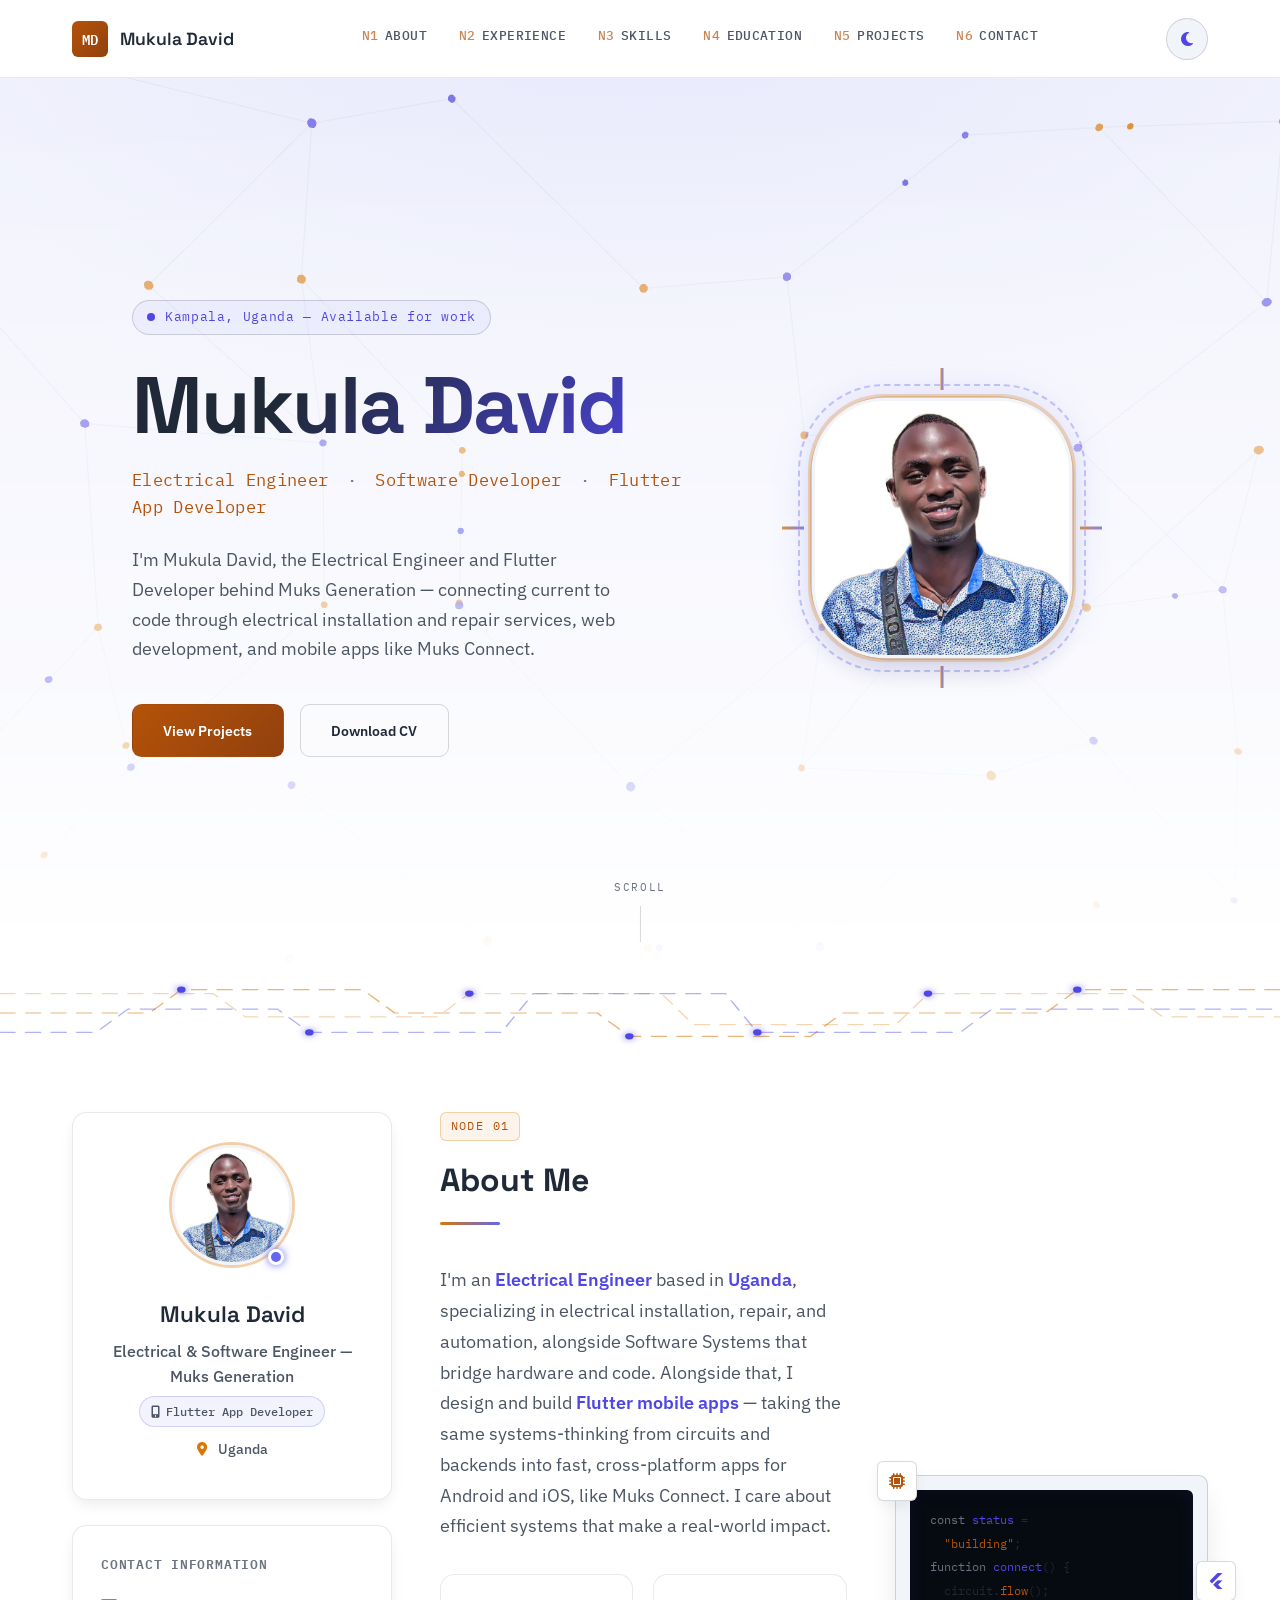
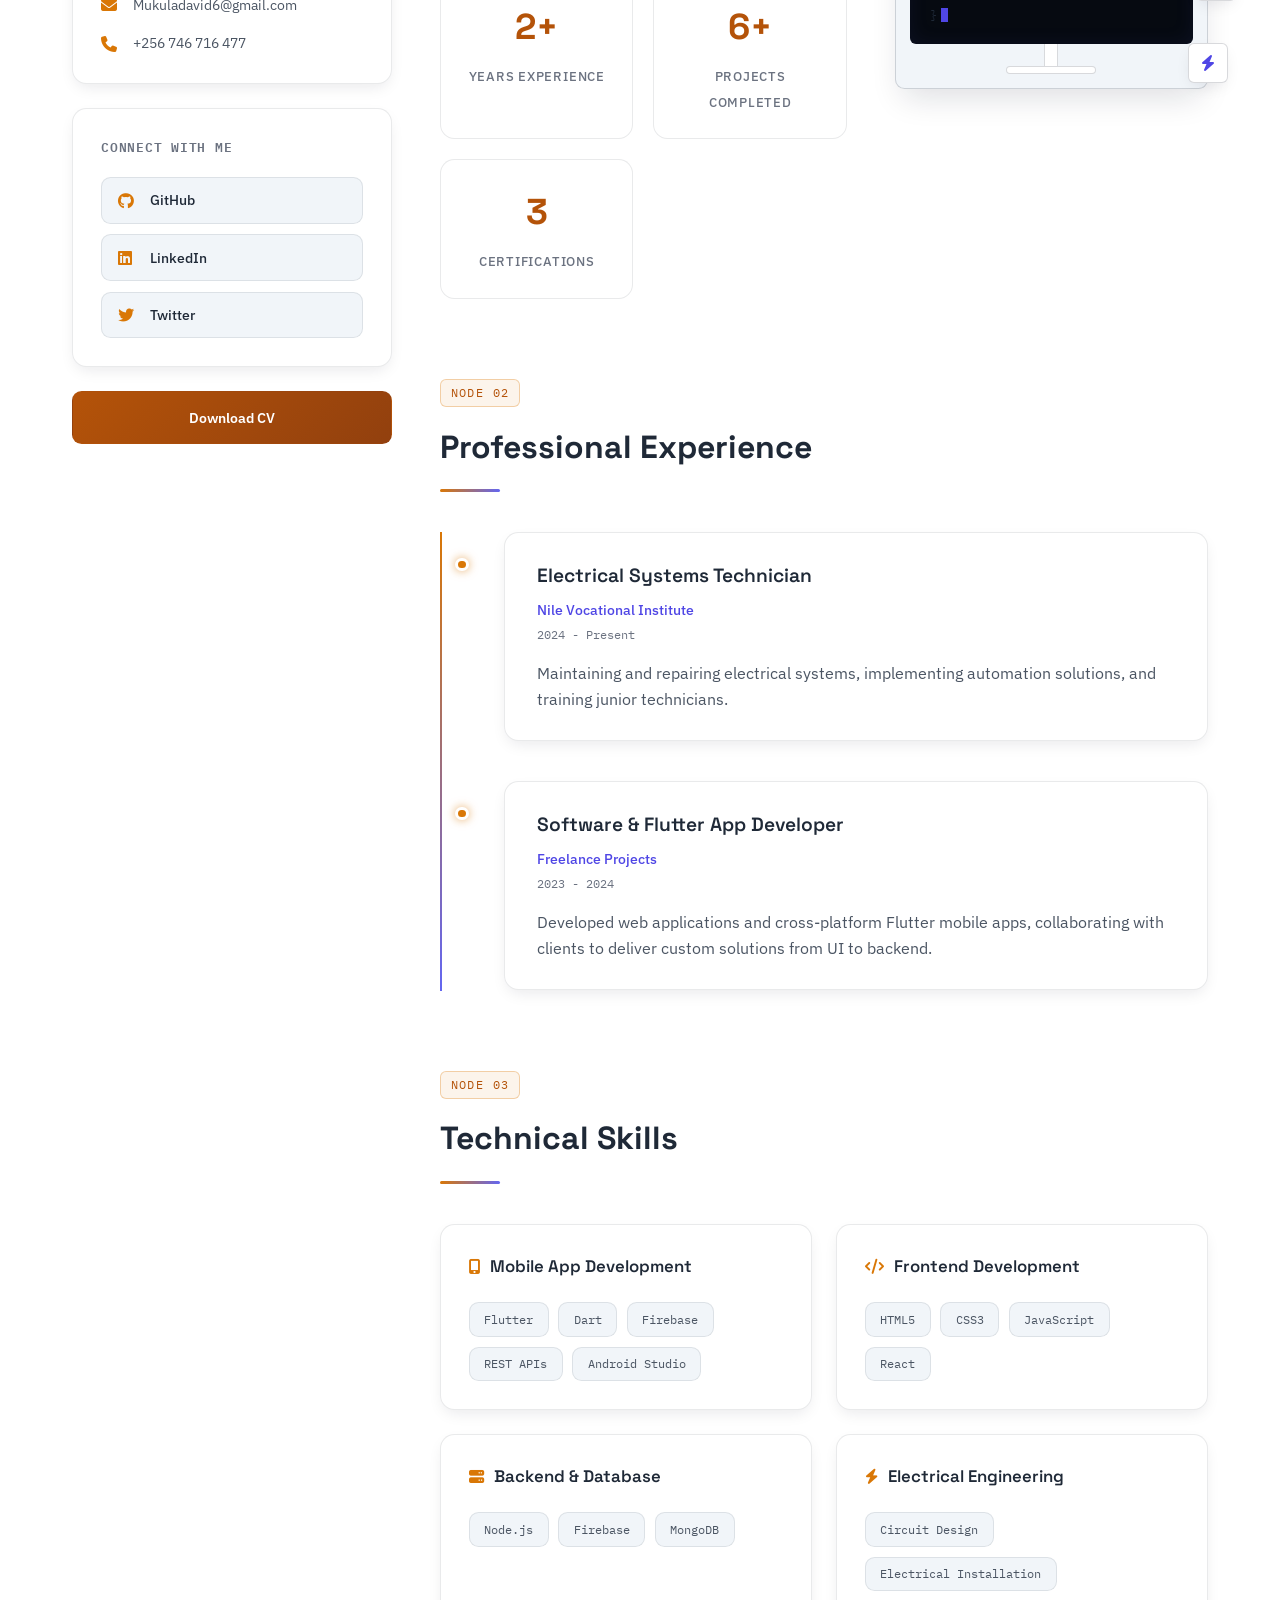
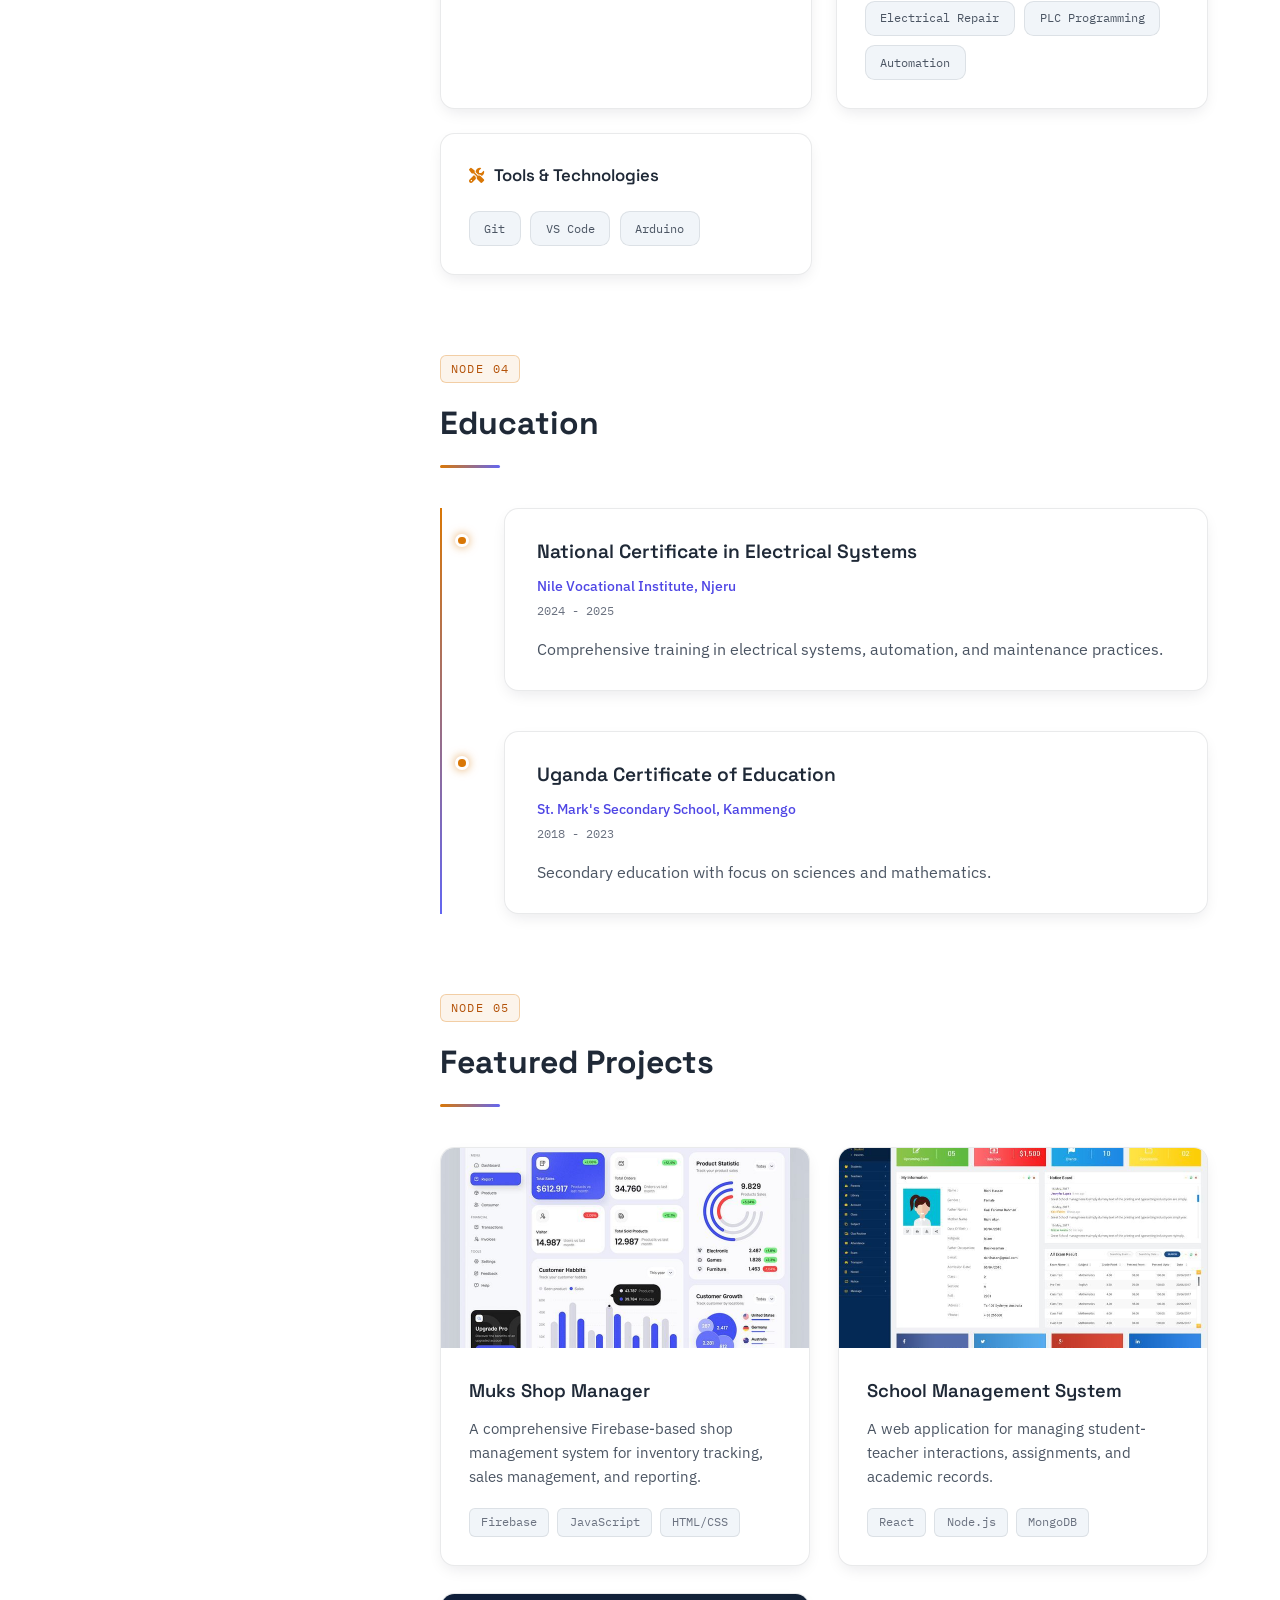
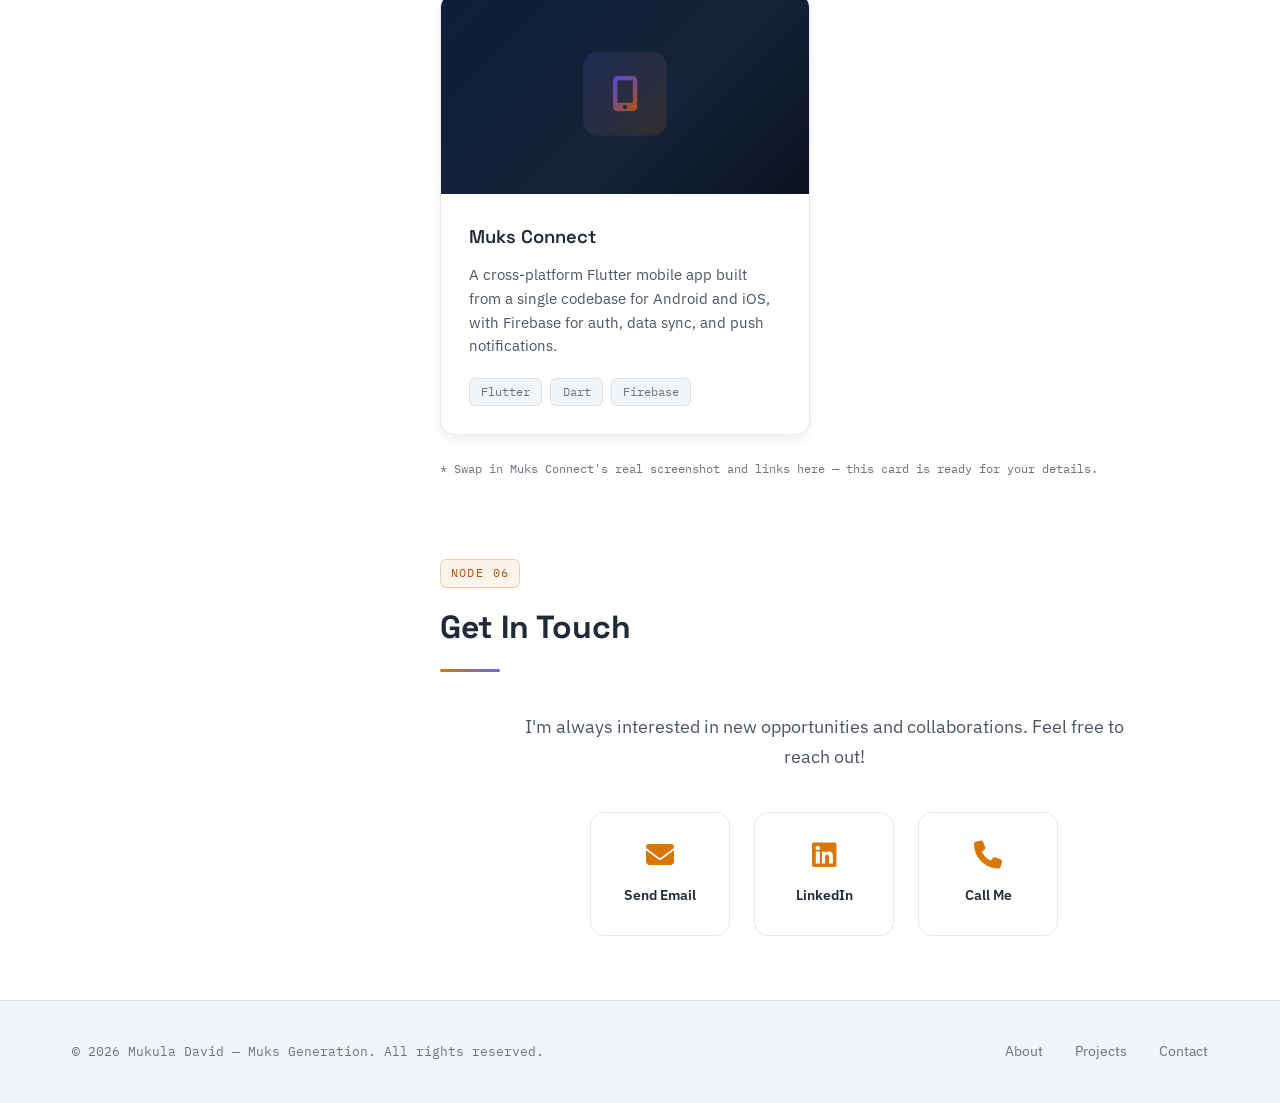
==== commit 0797e75c: "Add Google site verification meta tag" ====
--- a/index.html
+++ b/index.html
@@ -12,6 +12,7 @@
   <meta name="robots" content="index, follow">
   <link rel="canonical" href="https://muksgeneration.github.io/My-portfolio/">
   <meta name="theme-color" content="#4F46E5">
+  <meta name="google-site-verification" content="PYmJVnYXNarp2A19l9Ypf1BPfWpSSEFBRRePczzkMmU" />
 
   <!-- Open Graph / Facebook -->
   <meta property="og:type" content="profile">
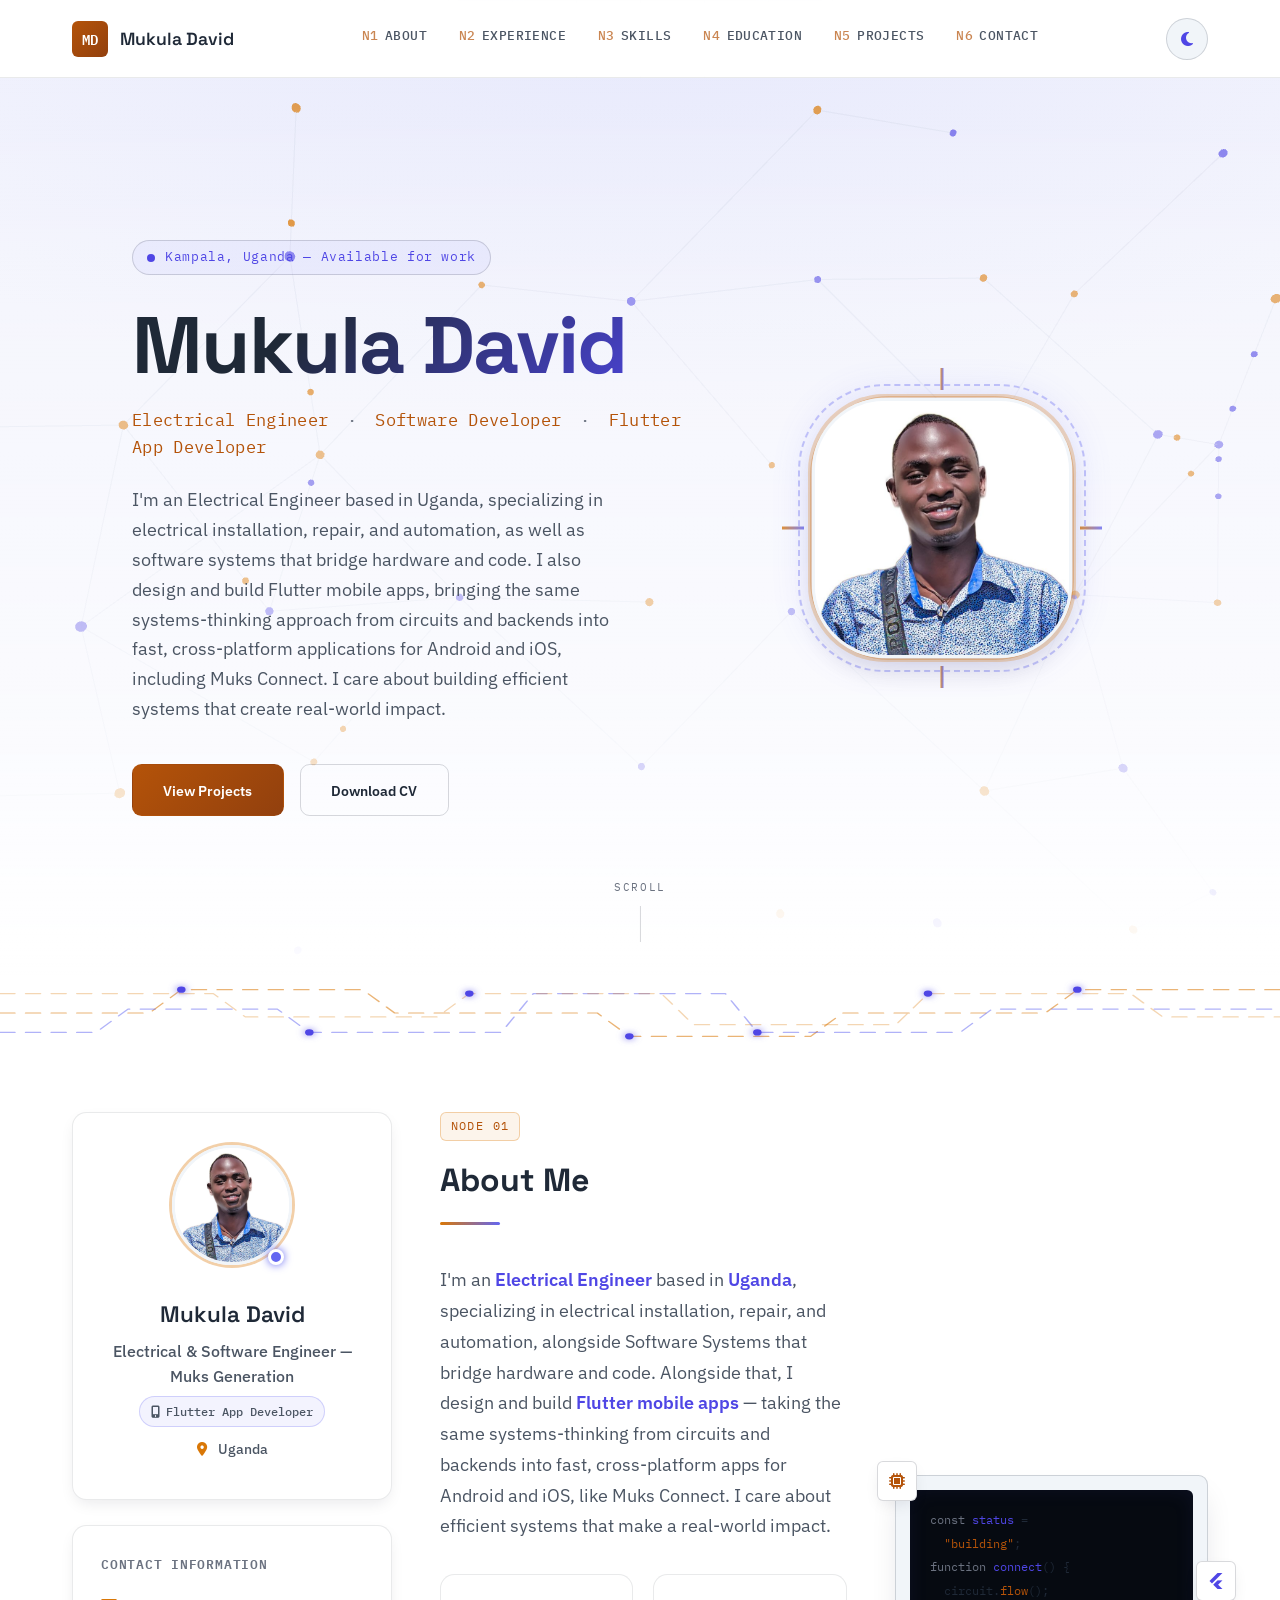
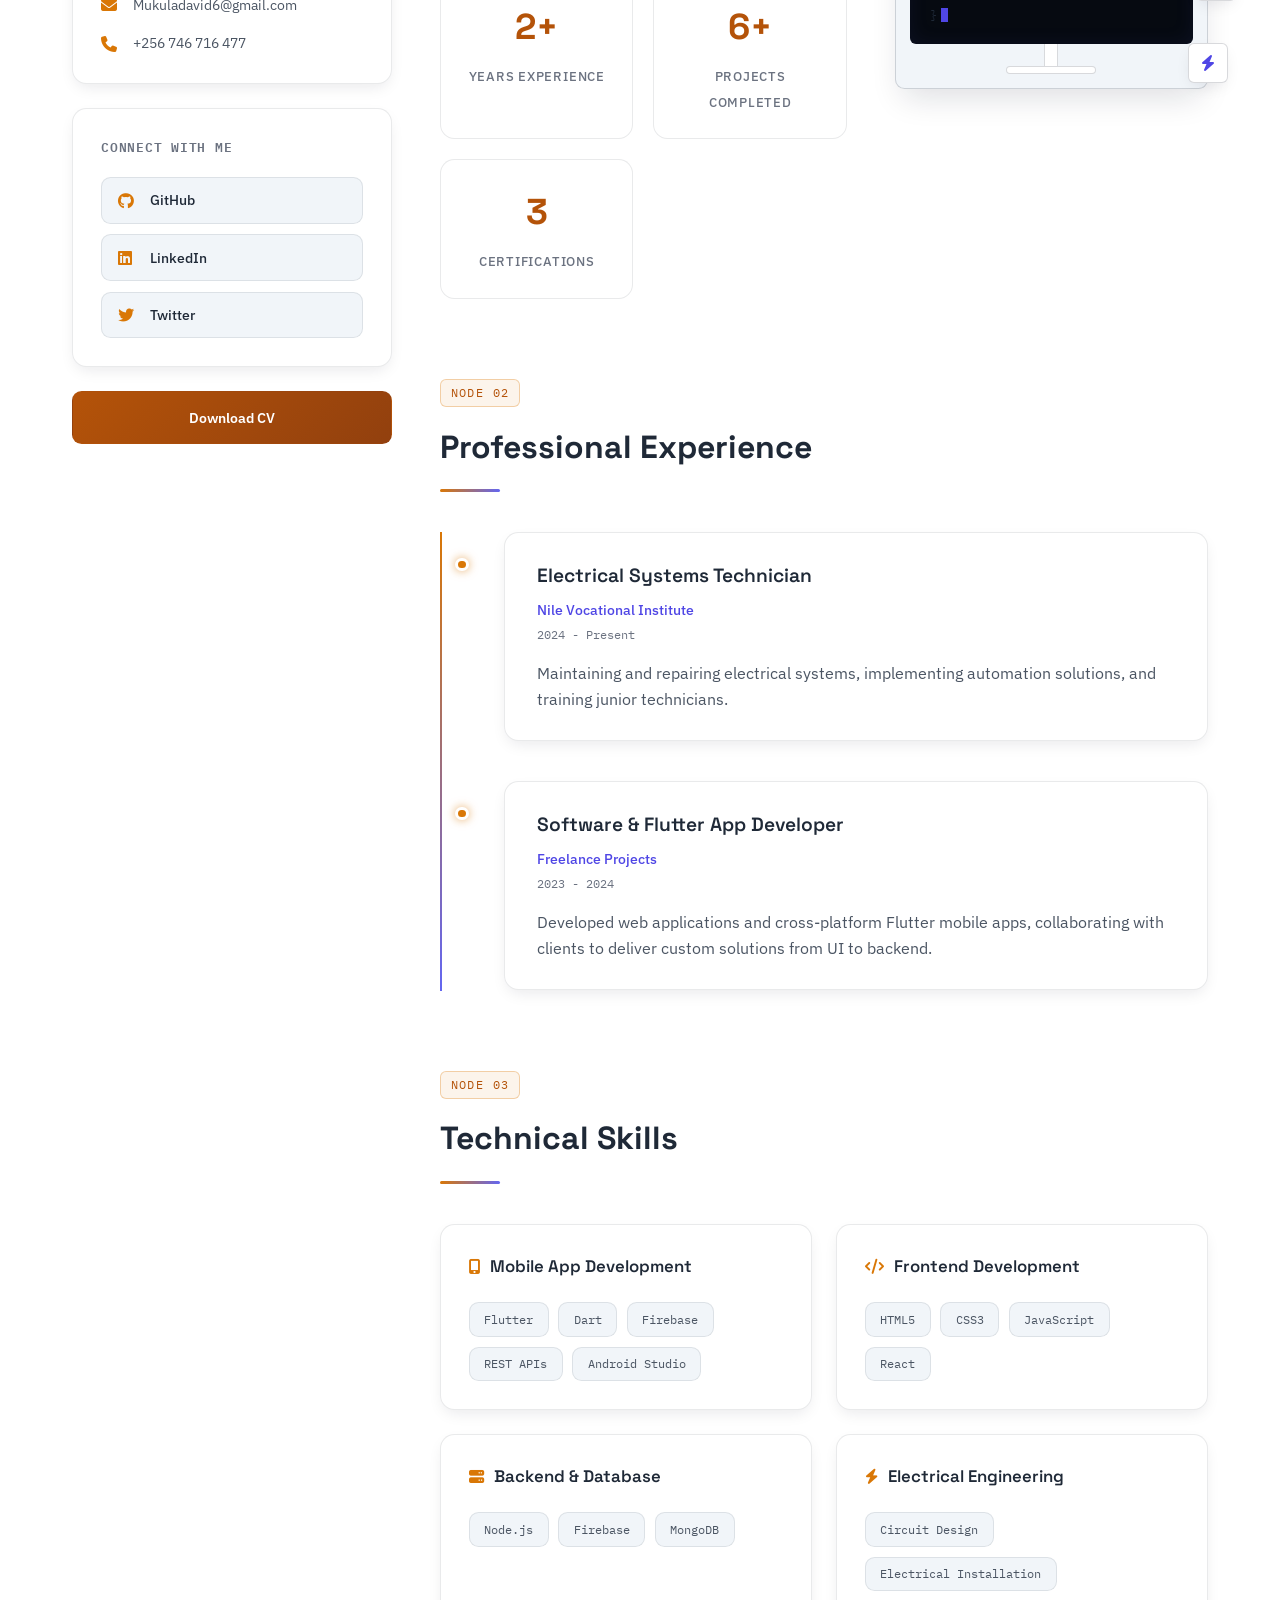
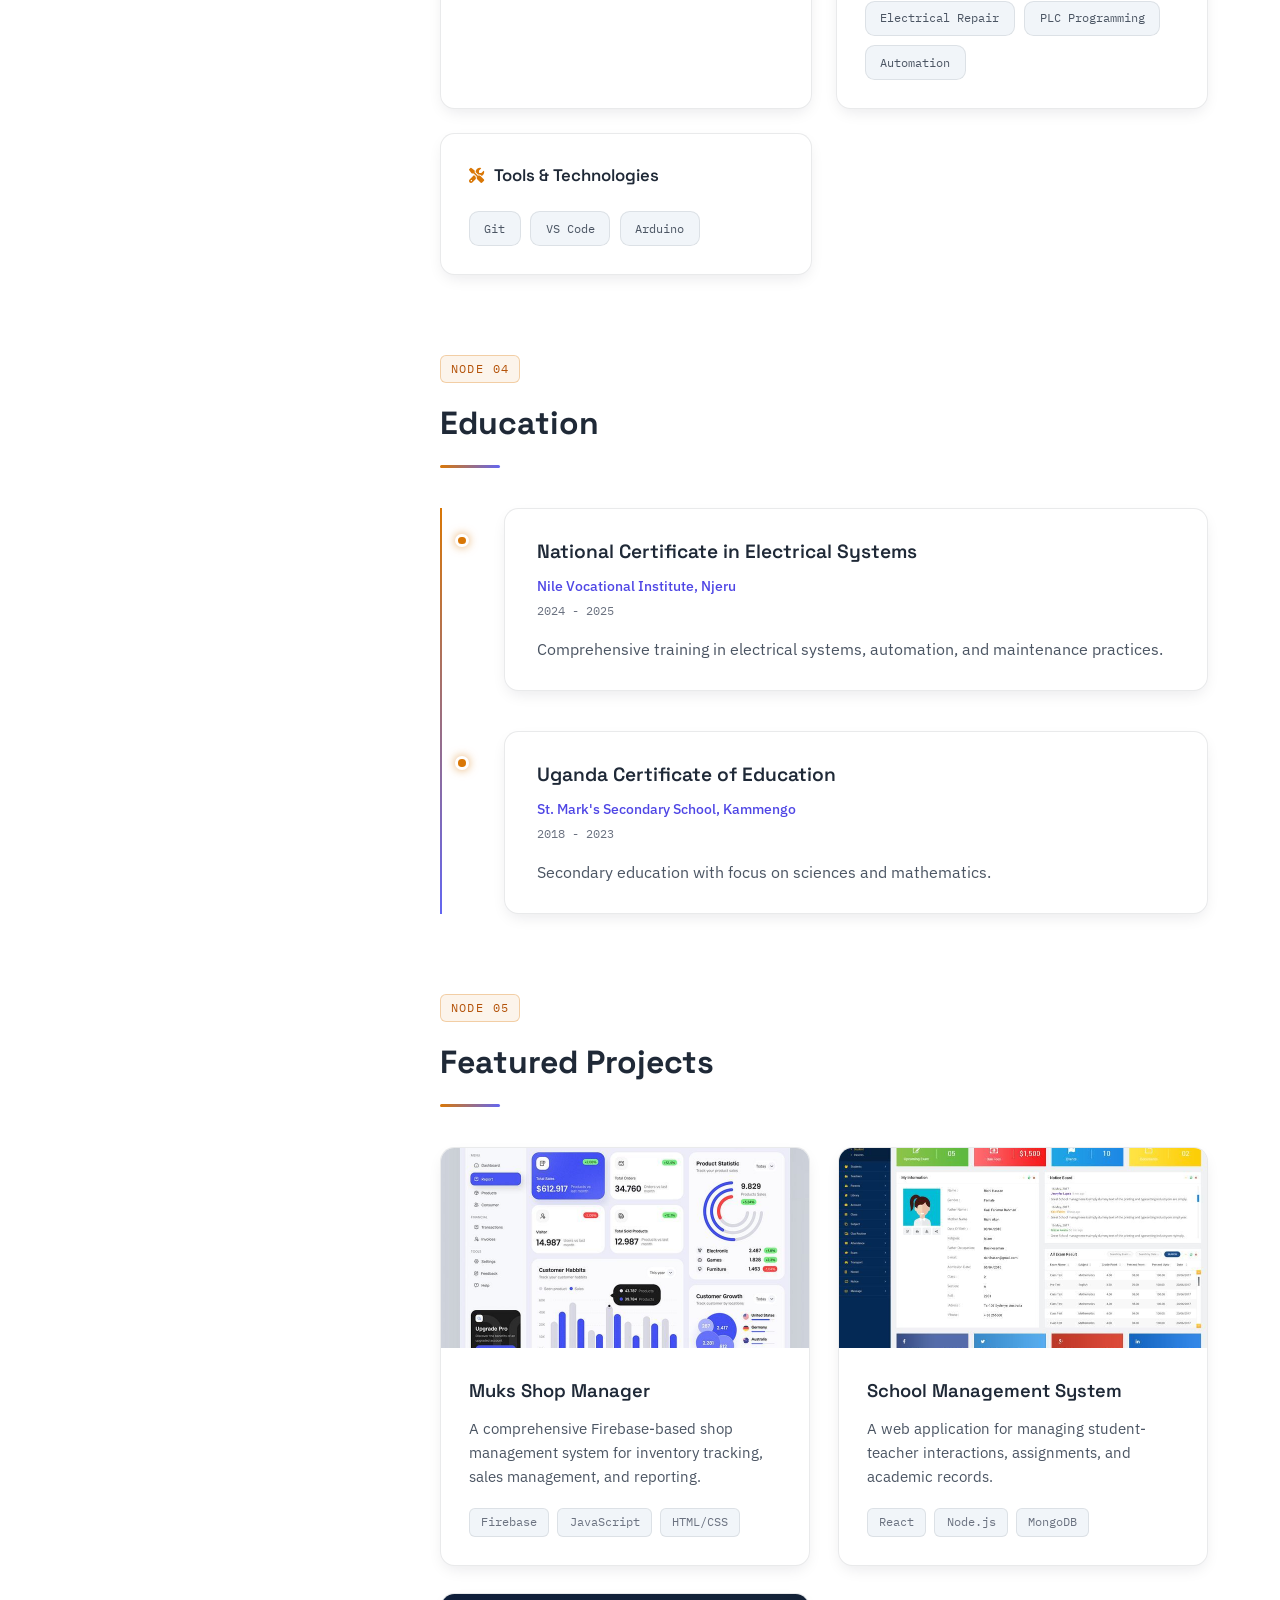
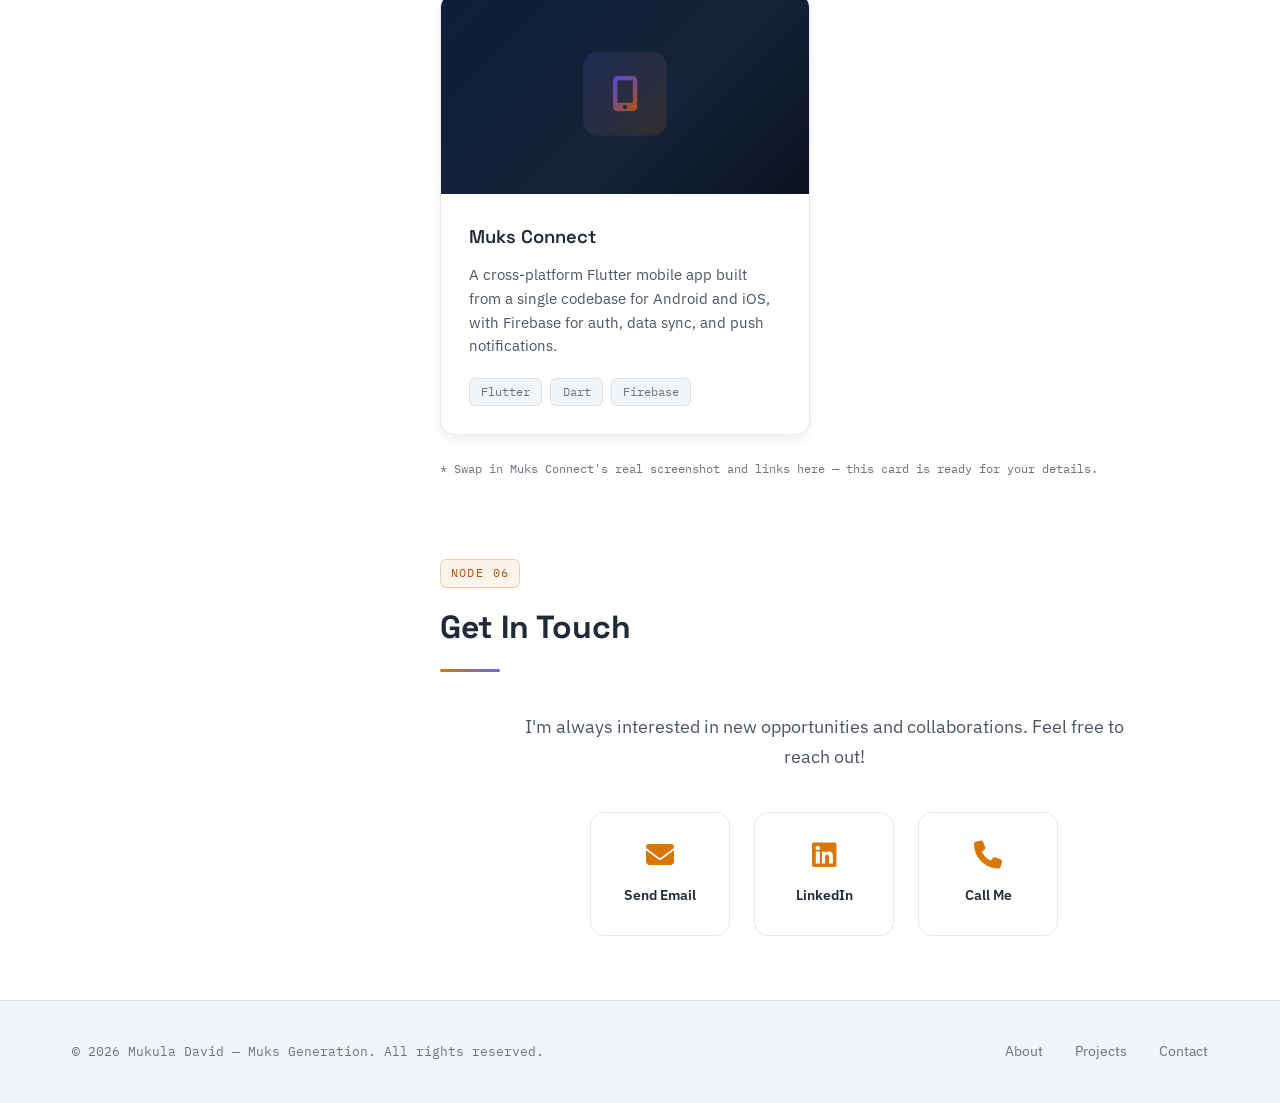
==== commit 2267795f: "Revise hero description for clarity and detail Updated hero description to better reflect expertise " ====
--- a/index.html
+++ b/index.html
@@ -203,7 +203,7 @@
           <span class="role-sep">·</span>
           <span class="role-item">Flutter App Developer</span>
         </p>
-        <p class="hero-desc">I'm Mukula David, the Electrical Engineer and Flutter Developer behind Muks Generation — connecting current to code through electrical installation and repair services, web development, and mobile apps like Muks Connect.</p>
+        <p class="hero-desc">I'm an Electrical Engineer based in Uganda, specializing in electrical installation, repair, and automation, as well as software systems that bridge hardware and code. I also design and build Flutter mobile apps, bringing the same systems-thinking approach from circuits and backends into fast, cross-platform applications for Android and iOS, including Muks Connect. I care about building efficient systems that create real-world impact.</p>
         <div class="hero-actions">
           <a href="#projects" class="btn btn-primary">View Projects</a>
           <a href="#" class="btn btn-ghost">Download CV</a>
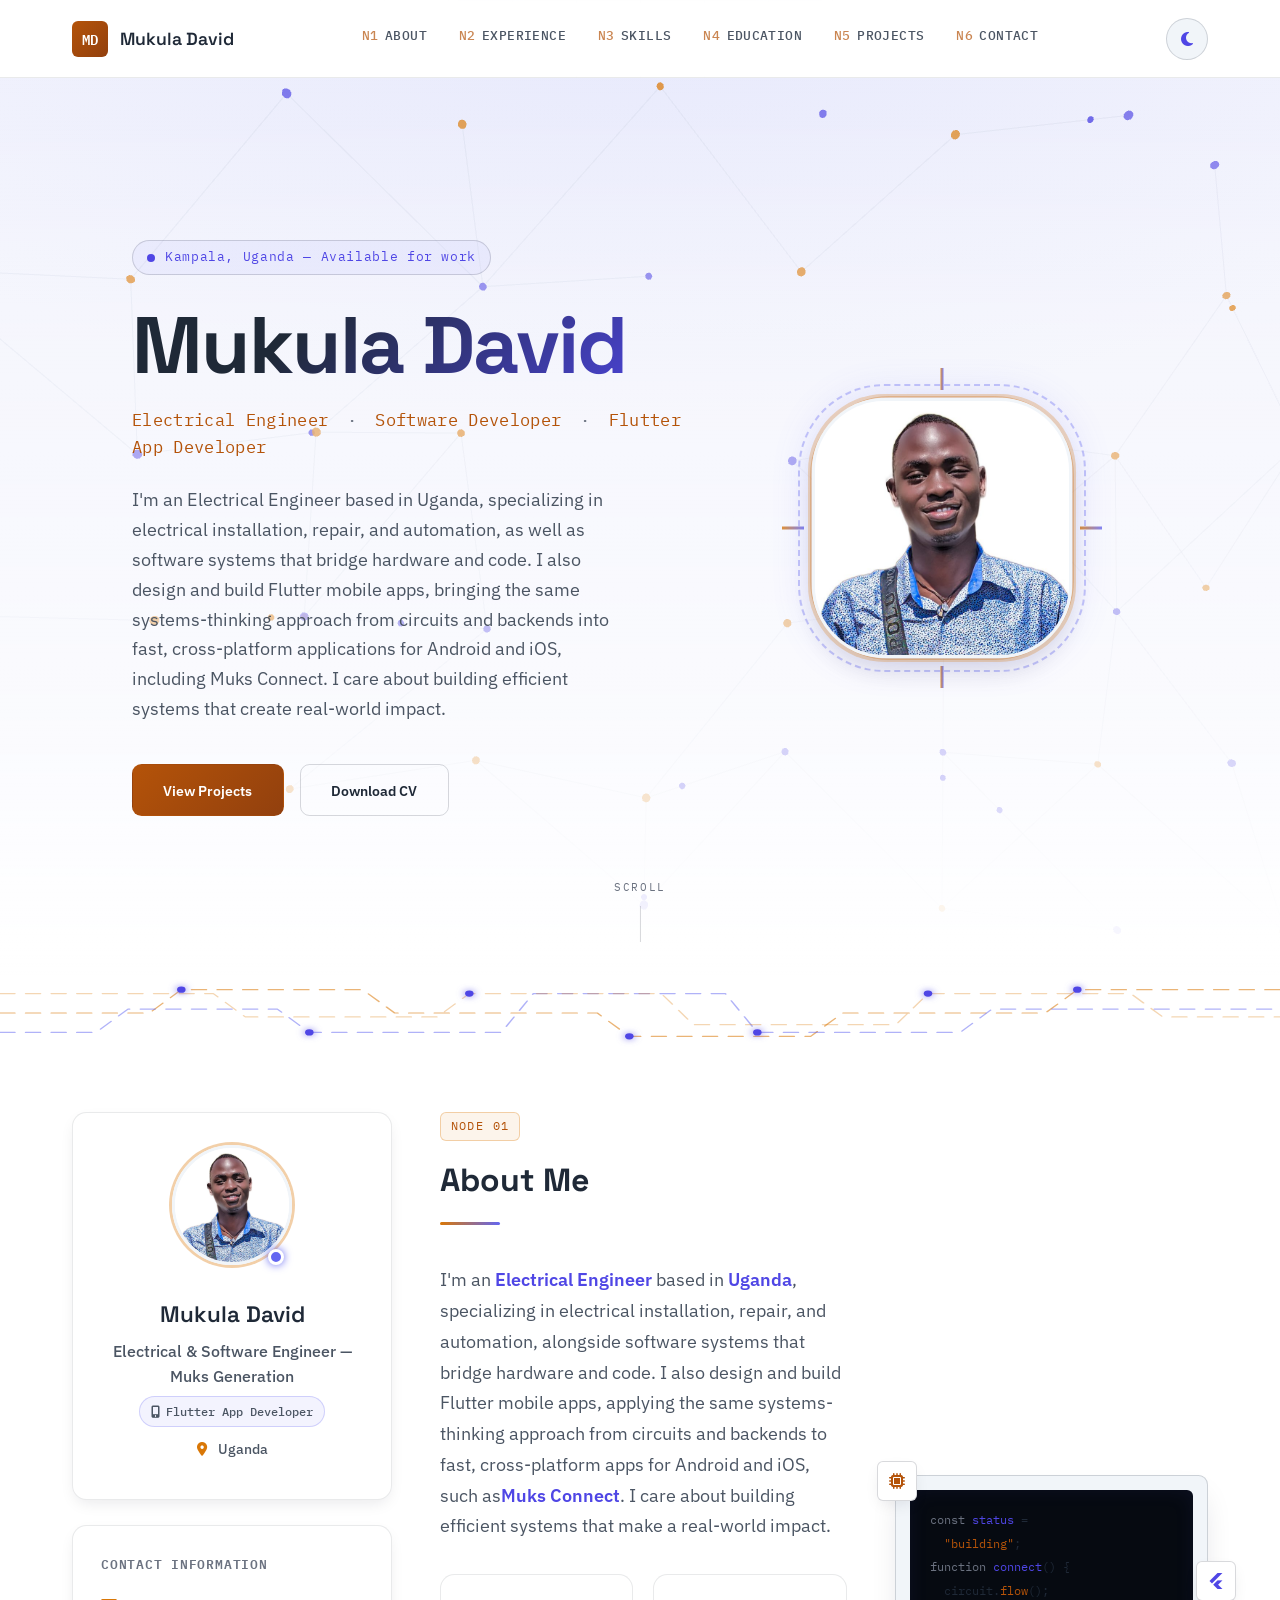
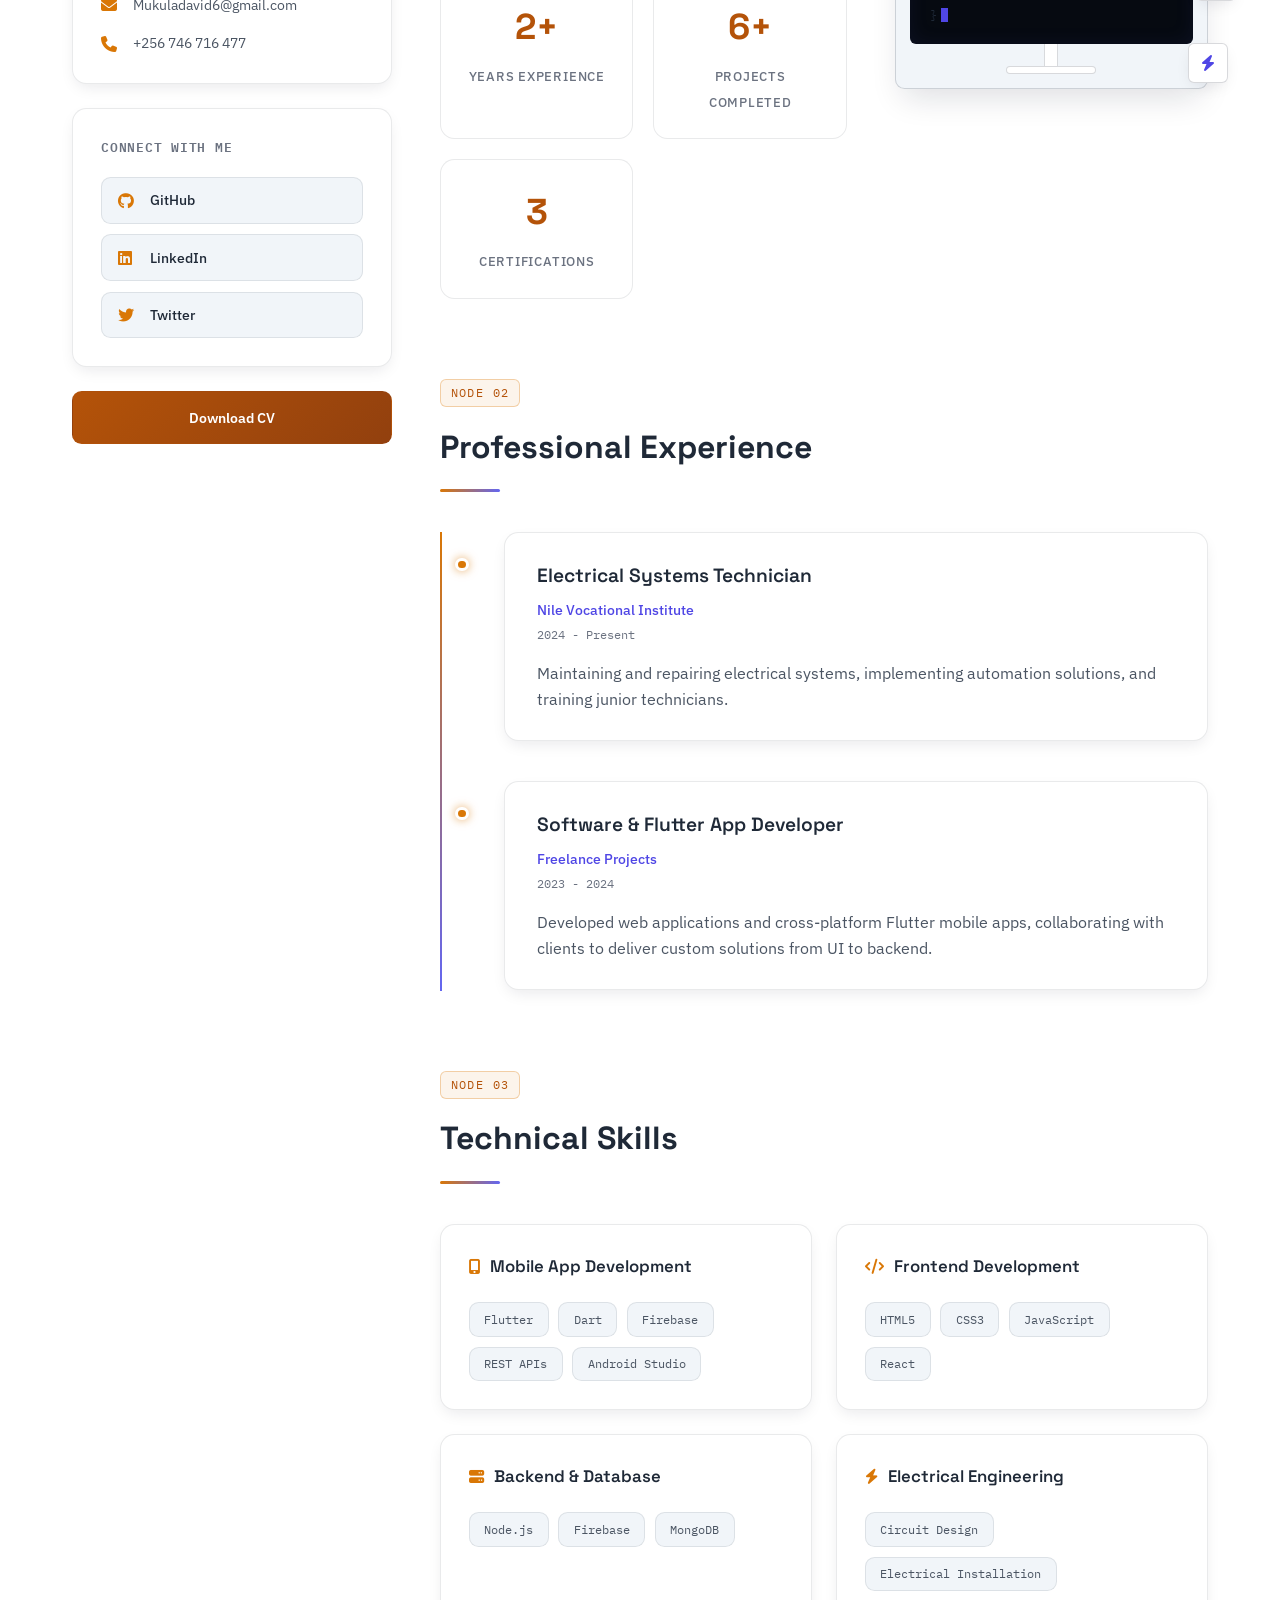
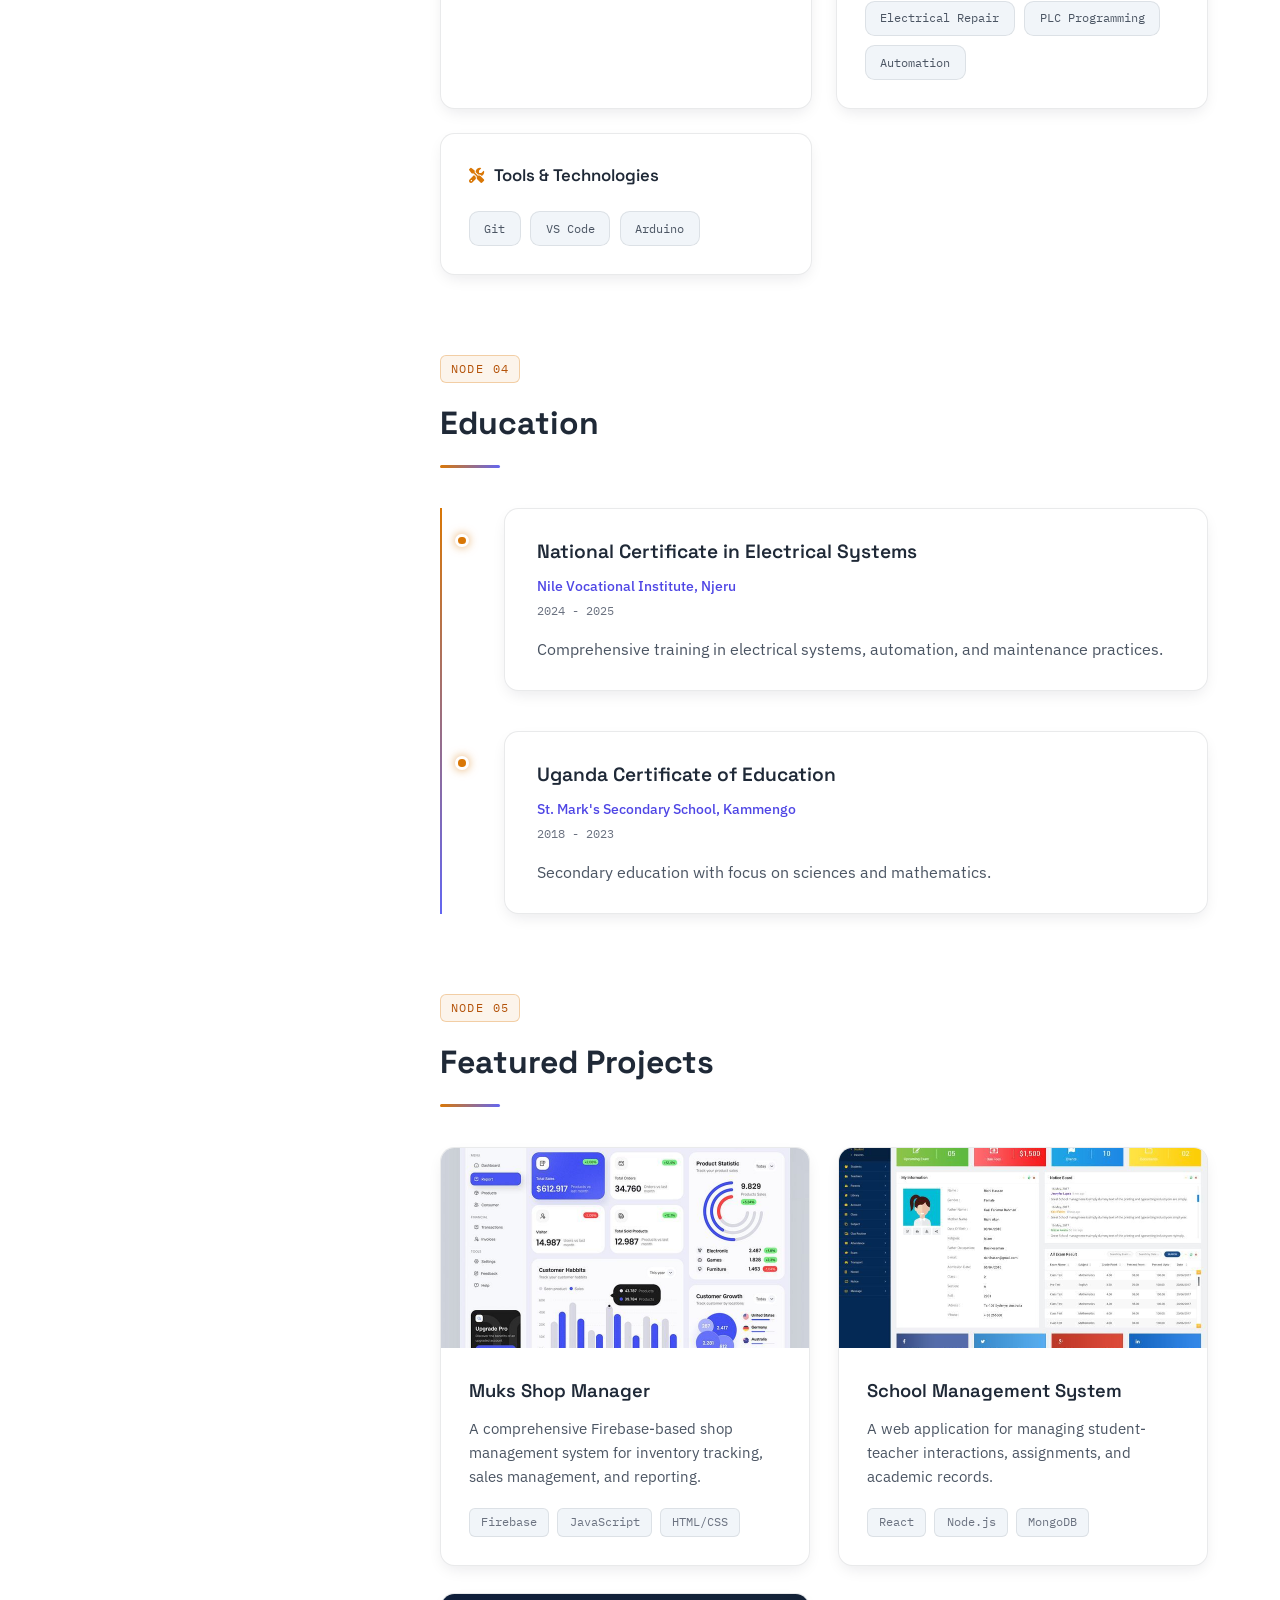
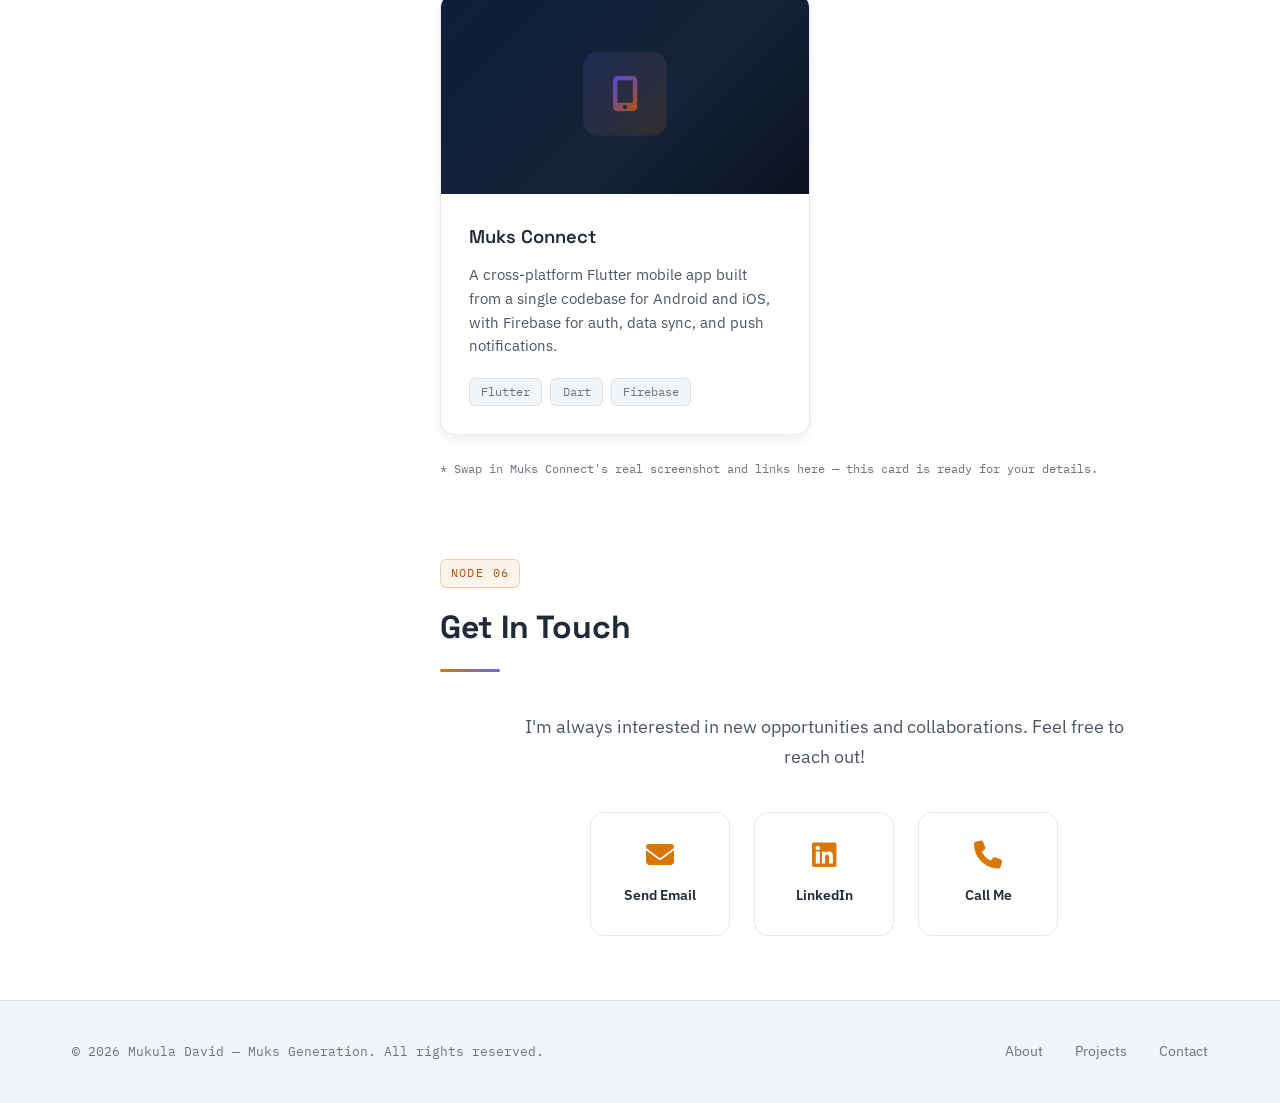
==== commit 7ff269a2: "Update about section text for improved readability Revised the about section for clarity and concise" ====
--- a/index.html
+++ b/index.html
@@ -297,7 +297,7 @@
         </div>
         <div class="about-content">
           <div class="about-text">
-            <p>I'm an <strong>Electrical Engineer</strong> based in <strong>Uganda</strong>, specializing in electrical installation, repair, and automation, alongside Software Systems that bridge hardware and code. Alongside that, I design and build <strong>Flutter mobile apps</strong> — taking the same systems-thinking from circuits and backends into fast, cross-platform apps for Android and iOS, like Muks Connect. I care about efficient systems that make a real-world impact.</p>
+            <p>I'm an <strong>Electrical Engineer</strong> based in <strong>Uganda</strong>, specializing in electrical installation, repair, and automation, alongside software systems that bridge hardware and code. I also design and build Flutter mobile apps, applying the same systems-thinking approach from circuits and backends to fast, cross-platform apps for Android and iOS, such as<strong>Muks Connect</strong>. I care about building efficient systems that make a real-world impact.</p>
             <div class="stats">
               <div class="stat">
                 <span class="stat-number">2+</span>
